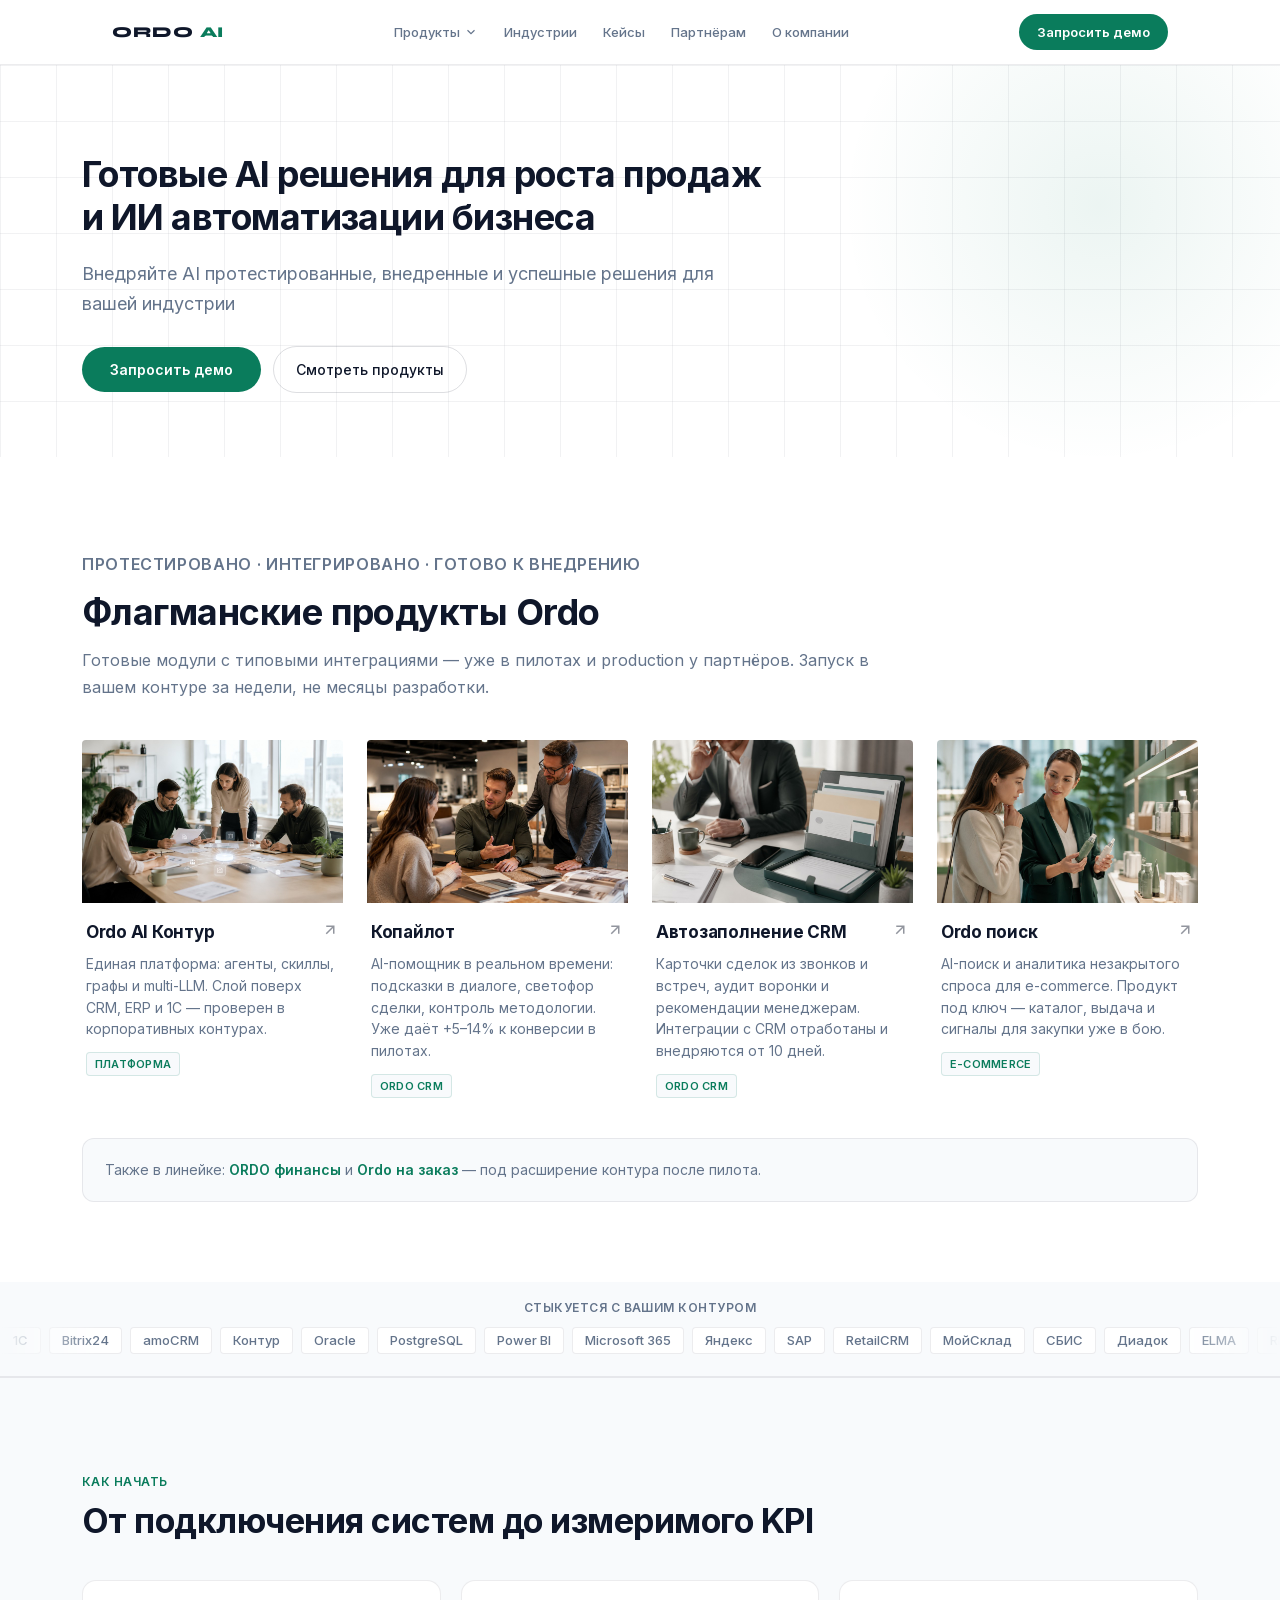
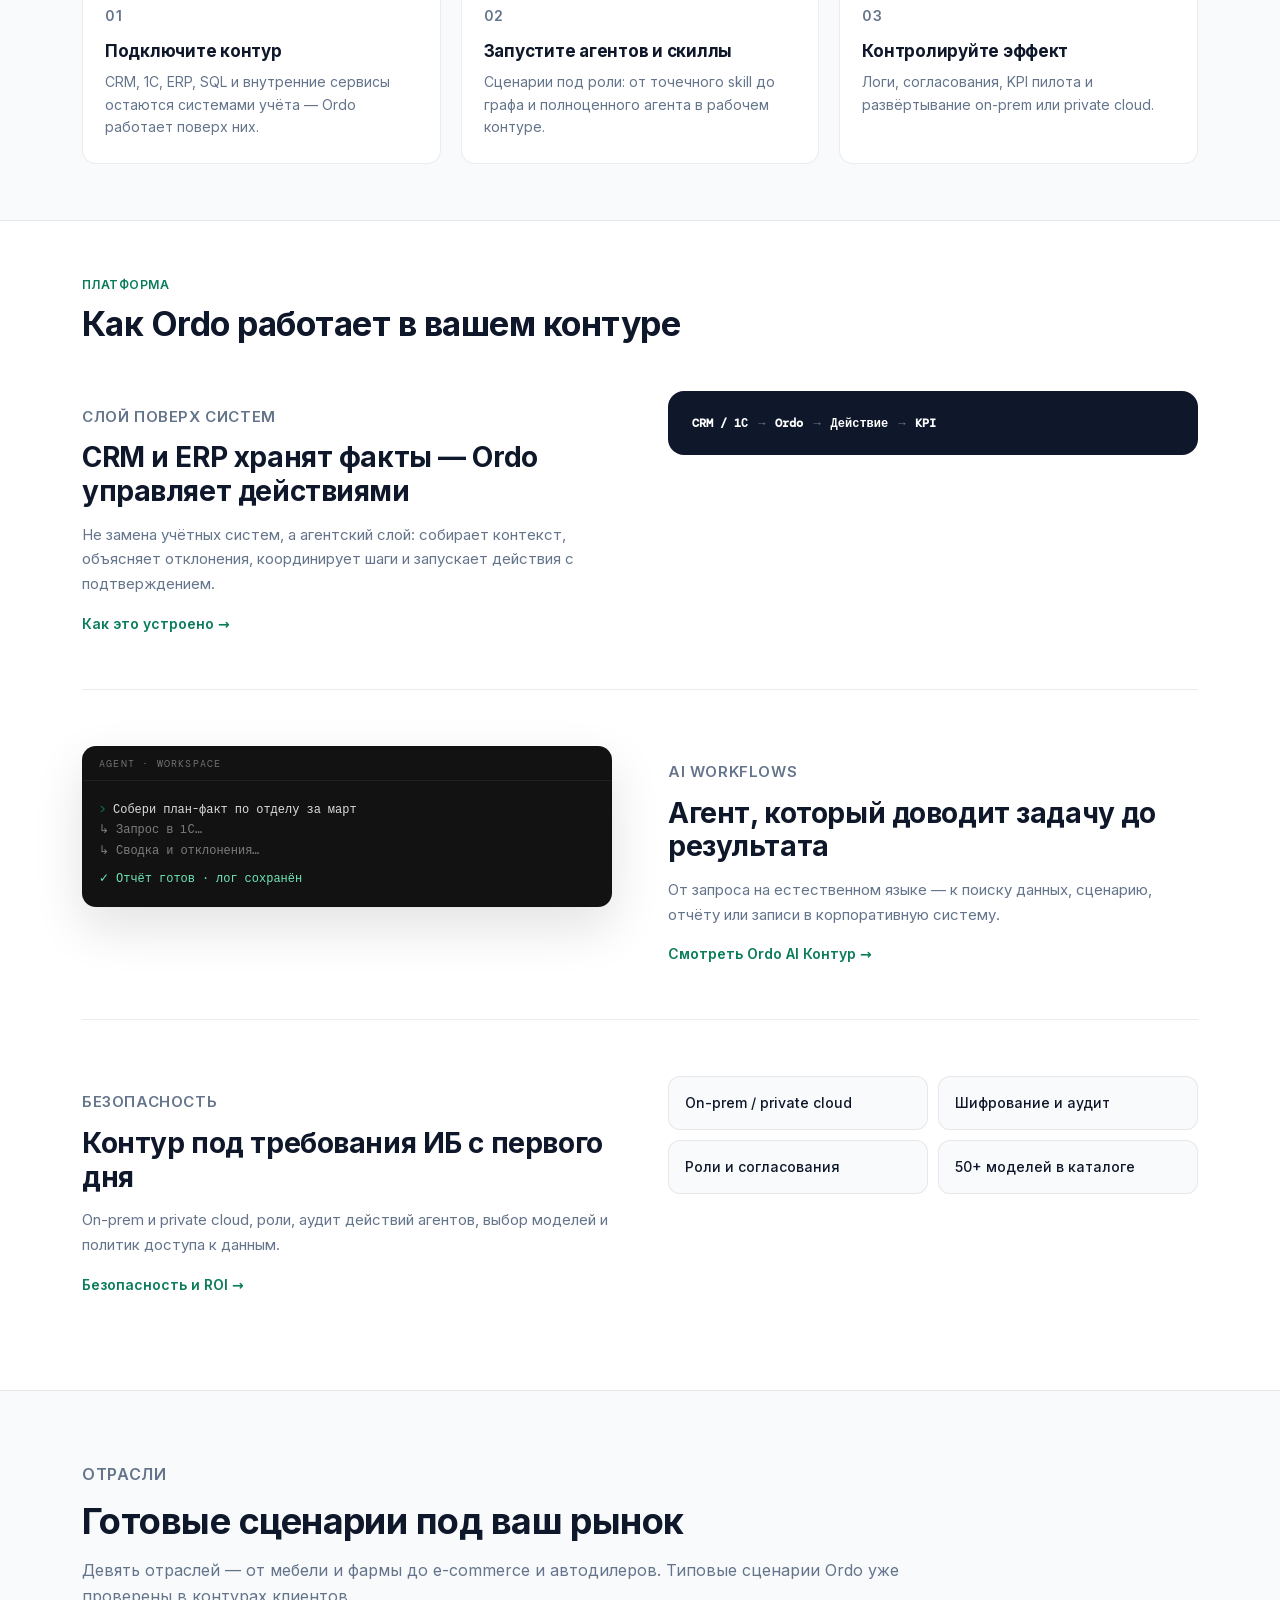
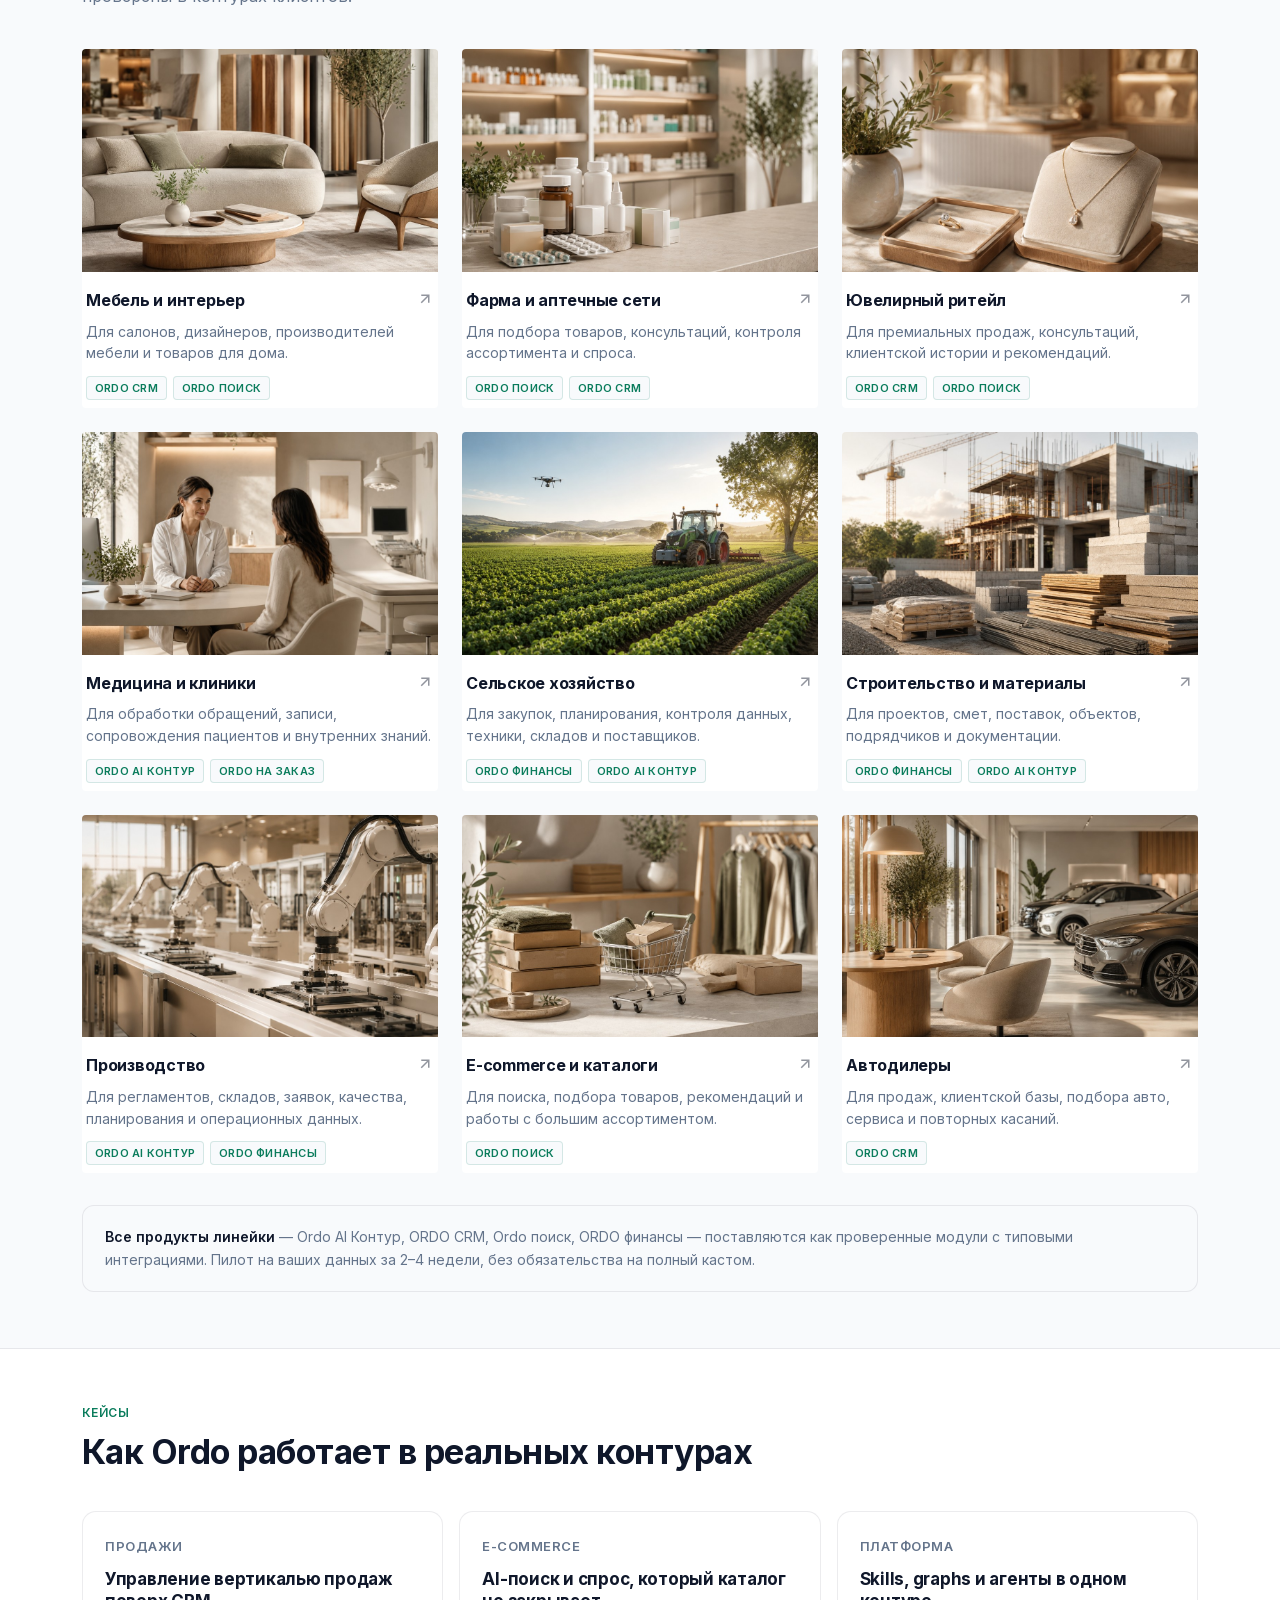
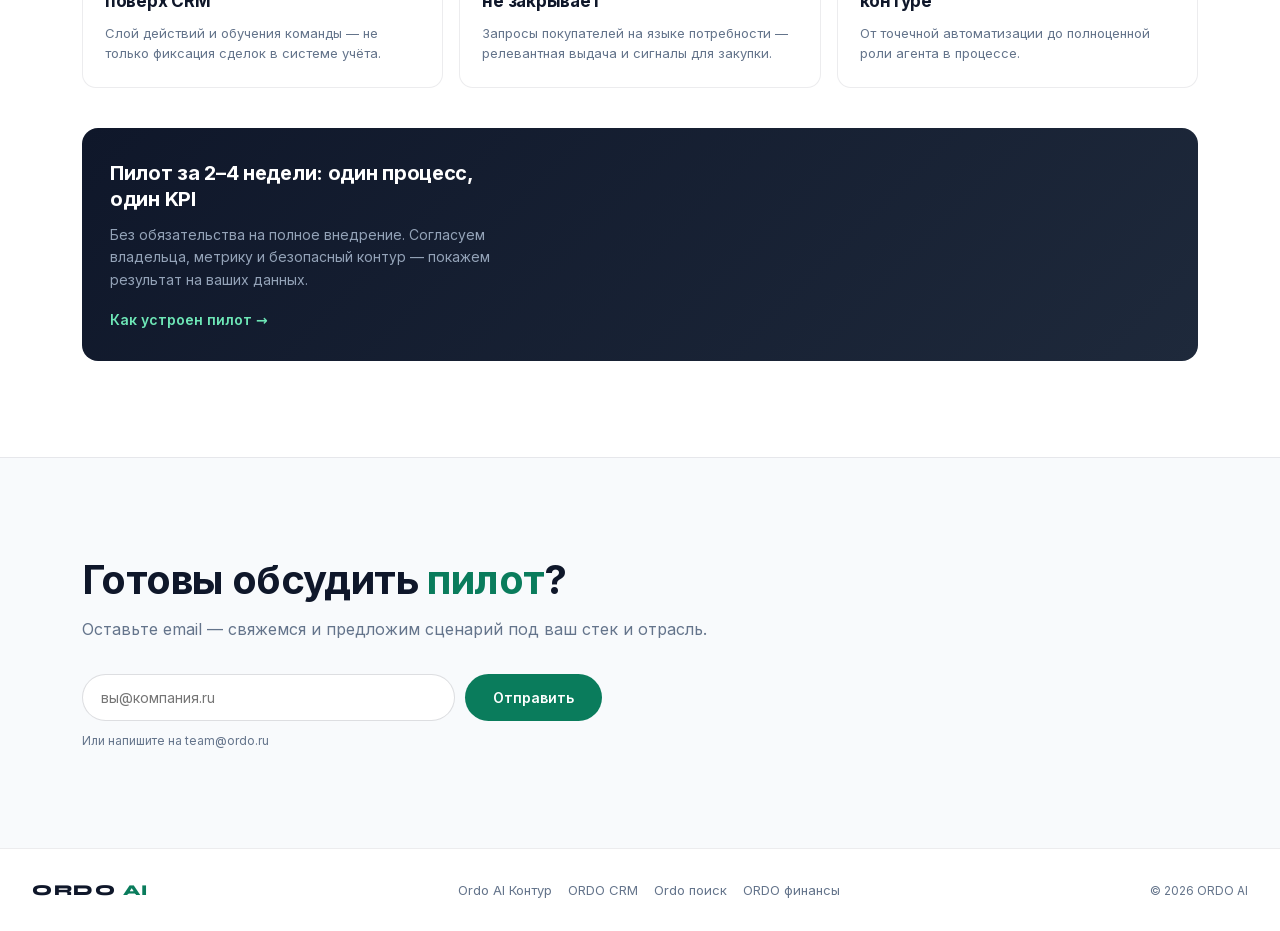
==== index.html @ afcde0e0 "Ordo на заказ: новое описание в меню продуктов Co-authored-by: Cursor <cursoragent@cursor.com>" ====
<!DOCTYPE html>
<html lang="ru">
<head>
<meta charset="UTF-8"/>
<meta name="viewport" content="width=device-width, initial-scale=1.0"/>
<link rel="icon" href="favicon.svg" type="image/svg+xml"/>
<link rel="icon" href="favicon-48.png" type="image/png" sizes="48x48"/>
<link rel="icon" href="favicon-32.png" type="image/png" sizes="32x32"/>
<link rel="apple-touch-icon" href="apple-touch-icon.png"/>
<link rel="manifest" href="site.webmanifest"/>
<meta name="theme-color" content="#0a7c5c"/>
<title>ORDO AI — AI-слой для продаж, финансов и операций</title>
<meta name="description" content="Ordo — единый AI-контур для бизнеса: Ordo AI Контур, ORDO CRM, Ordo поиск, ORDO финансы. On-prem, интеграции с CRM и 1С."/>
<link rel="preconnect" href="https://fonts.googleapis.com"/>
<link rel="preconnect" href="https://fonts.gstatic.com" crossorigin/>
<link href="https://fonts.googleapis.com/css2?family=Syne:wght@400;700;800&family=DM+Mono:wght@400;500&display=swap" rel="stylesheet"/>
<link rel="stylesheet" href="styles/ordo-fonts.css"/>
<link rel="stylesheet" href="styles/ordo-header.css"/>
<link rel="stylesheet" href="styles/ordo-home.css"/>
</head>
<body>

<header class="ordo-header" id="ordo-header">
  <div class="ordo-header__bar">
    <a class="ordo-brand" href="index.html">ORDO<span> AI</span></a>
    <nav class="ordo-nav" aria-label="Основное">
      <div class="ordo-nav-item has-mega">
        <button type="button" class="ordo-nav-trigger" aria-expanded="false" aria-controls="ordo-mega-products">Продукты<svg viewBox="0 0 24 24" fill="none" stroke="currentColor" stroke-width="2" aria-hidden="true"><path d="m6 9 6 6 6-6"/></svg></button>
        <div id="ordo-mega-products" class="ordo-mega" role="region" aria-label="Продукты Ordo">
                    <div class="ordo-mega-grid">
            <a href="platform/" class="ordo-mega-card"><span class="ordo-mega-card__visual"><img src="assets/img/icons/platform.png" alt="" width="320" height="220" loading="lazy" decoding="async"/></span><span class="ordo-mega-card__title">Ordo AI Контур</span><span class="ordo-mega-card__desc">Единая платформа для AI-трансформации вашей компании</span></a>
            <a href="sales/" class="ordo-mega-card"><span class="ordo-mega-card__visual"><img src="assets/img/products/crm.png" alt="" width="320" height="220" loading="lazy" decoding="async"/></span><span class="ordo-mega-card__title">ORDO CRM — решения по продажам</span><span class="ordo-mega-card__desc">Система практических решений для роста выручки</span></a>
            <a href="search/" class="ordo-mega-card"><span class="ordo-mega-card__visual"><img src="assets/img/icons/search.png" alt="" width="320" height="220" loading="lazy" decoding="async"/></span><span class="ordo-mega-card__title">Ordo поиск</span><span class="ordo-mega-card__desc">AI-поиск и ассистент для e-commerce и каталогов</span></a>
            <a href="finance/" class="ordo-mega-card"><span class="ordo-mega-card__visual"><img src="assets/img/products/finance.png" alt="" width="320" height="220" loading="lazy" decoding="async"/></span><span class="ordo-mega-card__title">ORDO финансы</span><span class="ordo-mega-card__desc">Решения для автоматизации управленческого учёта и глубокой аналитики</span></a>
            <a href="custom/" class="ordo-mega-card"><span class="ordo-mega-card__visual"><img src="assets/img/products/custom.png" alt="" width="320" height="220" loading="lazy" decoding="async"/></span><span class="ordo-mega-card__title">Ordo на заказ</span><span class="ordo-mega-card__desc">Разработка AI решений для вашего уникального кейса</span></a>
          </div></div>
      </div>
      <a class="ordo-nav-link" href="industries/">Индустрии</a>
      <a class="ordo-nav-link" href="cases/">Кейсы</a>
      <a class="ordo-nav-link" href="partners/">Партнёрам</a>
      <a class="ordo-nav-link" href="about/">О компании</a>
    </nav>
    <div class="ordo-header__actions">
      <a class="ordo-cta" href="about/#contact" data-ordo-scroll-contact>Запросить демо</a>
      <button type="button" class="ordo-burger" aria-label="Открыть меню" aria-expanded="false" aria-controls="ordo-mobile-nav"><svg width="20" height="20" viewBox="0 0 24 24" fill="none" stroke="currentColor" stroke-width="2" aria-hidden="true"><path d="M4 6h16M4 12h16M4 18h16"/></svg></button>
              </div>
  </div>
  <nav class="ordo-mobile" id="ordo-mobile-nav" aria-label="Мобильное меню">
    <div class="ordo-mobile-group">
      <button type="button" class="ordo-mobile-trigger" aria-expanded="false">Продукты<svg viewBox="0 0 24 24" fill="none" stroke="currentColor" stroke-width="2"><path d="m6 9 6 6 6-6"/></svg></button>
      <div class="ordo-mobile-panel">
        <a href="platform/">Ordo AI Контур</a>
        <a href="sales/">ORDO CRM</a>
        <a href="search/">Ordo поиск</a>
        <a href="finance/">ORDO финансы</a>
        <a href="custom/">Ordo на заказ</a>
            </div>
          </div>
    <a class="ordo-mobile-link" href="industries/">Индустрии</a>
    <a class="ordo-mobile-link" href="cases/">Кейсы</a>
    <a class="ordo-mobile-link" href="partners/">Партнёрам</a>
    <a class="ordo-mobile-link" href="about/">О компании</a>
    <a class="ordo-mobile-cta" href="about/#contact">Запросить демо</a>
  </nav>
</header>
<div class="ordo-backdrop" aria-hidden="true"></div>

<main>
  <section class="home-hero" id="top">
    <div class="home-hero__glow" aria-hidden="true"></div>
    <div class="home-wrap">
      <h1 class="home-hero__title">
        <span class="home-hero__title-line">Готовые AI решения для роста продаж</span>
        <span class="home-hero__title-line">и ИИ автоматизации бизнеса</span>
      </h1>
      <p class="home-lead">Внедряйте AI протестированные, внедренные и успешные решения для вашей индустрии</p>
      <div class="home-hero__cta">
        <a class="btn-primary" href="about/#contact">Запросить демо</a>
        <a class="btn-ghost" href="#products">Смотреть продукты</a>
      </div>
    </div>
  </section>
  <section class="home-ready" id="products" aria-labelledby="products-heading">
    <div class="home-wrap">
      <div class="home-ready__head">
        <p class="home-ready__badge">Протестировано · интегрировано · готово к внедрению</p>
        <h2 id="products-heading">Флагманские продукты Ordo</h2>
        <p>Готовые модули с типовыми интеграциями — уже в пилотах и production у партнёров. Запуск в вашем контуре за недели, не месяцы разработки.</p>
      </div>
      <div class="home-ready__grid home-ready__grid--star">
        <a class="home-ready-card" href="platform/">
          <div class="home-ready-card__img"><img src="assets/img/products/platform.png" alt="Ordo AI Контур" loading="lazy" decoding="async"/></div>
          <div class="home-ready-card__body">
            <div class="home-ready-card__title-row"><span class="home-ready-card__title">Ordo AI Контур</span><svg class="home-ready-card__arrow" viewBox="0 0 24 24" fill="none" stroke="currentColor" stroke-width="2" aria-hidden="true"><path d="M7 17 17 7M7 7h10v10"/></svg></div>
            <p class="home-ready-card__desc">Единая платформа: агенты, скиллы, графы и multi-LLM. Слой поверх CRM, ERP и 1С — проверен в корпоративных контурах.</p>
            <div class="home-ready-card__products"><span class="home-ready-card__tag">Платформа</span></div>
          </div>
        </a>
        <a class="home-ready-card" href="sales/#medium">
          <div class="home-ready-card__img"><img src="assets/img/products/copilot.png" alt="Копайлот" loading="lazy" decoding="async"/></div>
          <div class="home-ready-card__body">
            <div class="home-ready-card__title-row"><span class="home-ready-card__title">Копайлот</span><svg class="home-ready-card__arrow" viewBox="0 0 24 24" fill="none" stroke="currentColor" stroke-width="2" aria-hidden="true"><path d="M7 17 17 7M7 7h10v10"/></svg></div>
            <p class="home-ready-card__desc">AI-помощник в реальном времени: подсказки в диалоге, светофор сделки, контроль методологии. Уже даёт +5–14% к конверсии в пилотах.</p>
            <div class="home-ready-card__products"><span class="home-ready-card__tag">ORDO CRM</span></div>
          </div>
        </a>
        <a class="home-ready-card" href="sales/#medium">
          <div class="home-ready-card__img"><img src="assets/img/products/crm-autofill.png" alt="Автозаполнение CRM" loading="lazy" decoding="async"/></div>
          <div class="home-ready-card__body">
            <div class="home-ready-card__title-row"><span class="home-ready-card__title">Автозаполнение CRM</span><svg class="home-ready-card__arrow" viewBox="0 0 24 24" fill="none" stroke="currentColor" stroke-width="2" aria-hidden="true"><path d="M7 17 17 7M7 7h10v10"/></svg></div>
            <p class="home-ready-card__desc">Карточки сделок из звонков и встреч, аудит воронки и рекомендации менеджерам. Интеграции с CRM отработаны и внедряются от 10 дней.</p>
            <div class="home-ready-card__products"><span class="home-ready-card__tag">ORDO CRM</span></div>
          </div>
        </a>
        <a class="home-ready-card" href="search/">
          <div class="home-ready-card__img"><img src="assets/img/products/search.png" alt="Ordo поиск" loading="lazy" decoding="async"/></div>
          <div class="home-ready-card__body">
            <div class="home-ready-card__title-row"><span class="home-ready-card__title">Ordo поиск</span><svg class="home-ready-card__arrow" viewBox="0 0 24 24" fill="none" stroke="currentColor" stroke-width="2" aria-hidden="true"><path d="M7 17 17 7M7 7h10v10"/></svg></div>
            <p class="home-ready-card__desc">AI-поиск и аналитика незакрытого спроса для e-commerce. Продукт под ключ — каталог, выдача и сигналы для закупки уже в бою.</p>
            <div class="home-ready-card__products"><span class="home-ready-card__tag">E-commerce</span></div>
          </div>
        </a>
      </div>
      <p class="home-ready__note">Также в линейке: <a href="finance/" style="color:var(--accent);font-weight:600;">ORDO финансы</a> и <a href="custom/" style="color:var(--accent);font-weight:600;">Ordo на заказ</a> — под расширение контура после пилота.</p>
  </div>
</section>

  

  <section class="home-logos" aria-label="Интеграции">
    <p class="home-logos__label">Стыкуется с вашим контуром</p>
    <div class="home-integrations-ticker">
      <div class="home-integrations-ticker__track">
        <div class="home-integrations-ticker__group">
          <span class="home-integrations-ticker__tag">1С</span>
          <span class="home-integrations-ticker__tag">Bitrix24</span>
          <span class="home-integrations-ticker__tag">amoCRM</span>
          <span class="home-integrations-ticker__tag">Контур</span>
          <span class="home-integrations-ticker__tag">Oracle</span>
          <span class="home-integrations-ticker__tag">PostgreSQL</span>
          <span class="home-integrations-ticker__tag">Power BI</span>
          <span class="home-integrations-ticker__tag">Microsoft 365</span>
          <span class="home-integrations-ticker__tag">Яндекс</span>
          <span class="home-integrations-ticker__tag">SAP</span>
          <span class="home-integrations-ticker__tag">RetailCRM</span>
          <span class="home-integrations-ticker__tag">МойСклад</span>
          <span class="home-integrations-ticker__tag">СБИС</span>
          <span class="home-integrations-ticker__tag">Диадок</span>
          <span class="home-integrations-ticker__tag">ELMA</span>
          <span class="home-integrations-ticker__tag">REST / Webhook</span>
        </div>
        <div class="home-integrations-ticker__group" aria-hidden="true">
          <span class="home-integrations-ticker__tag">1С</span>
          <span class="home-integrations-ticker__tag">Bitrix24</span>
          <span class="home-integrations-ticker__tag">amoCRM</span>
          <span class="home-integrations-ticker__tag">Контур</span>
          <span class="home-integrations-ticker__tag">Oracle</span>
          <span class="home-integrations-ticker__tag">PostgreSQL</span>
          <span class="home-integrations-ticker__tag">Power BI</span>
          <span class="home-integrations-ticker__tag">Microsoft 365</span>
          <span class="home-integrations-ticker__tag">Яндекс</span>
          <span class="home-integrations-ticker__tag">SAP</span>
          <span class="home-integrations-ticker__tag">RetailCRM</span>
          <span class="home-integrations-ticker__tag">МойСклад</span>
          <span class="home-integrations-ticker__tag">СБИС</span>
          <span class="home-integrations-ticker__tag">Диадок</span>
          <span class="home-integrations-ticker__tag">ELMA</span>
          <span class="home-integrations-ticker__tag">REST / Webhook</span>
        </div>
      </div>
    </div>
  </section>

  

  <section class="home-section home-section--alt">
    <div class="home-wrap">
      <p class="home-section__label">Как начать</p>
      <h2>От подключения систем до измеримого KPI</h2>
      <div class="home-steps">
        <article class="home-step">
          <p class="home-step__num">01</p>
          <h3>Подключите контур</h3>
          <p>CRM, 1С, ERP, SQL и внутренние сервисы остаются системами учёта — Ordo работает поверх них.</p>
        </article>
        <article class="home-step">
          <p class="home-step__num">02</p>
          <h3>Запустите агентов и скиллы</h3>
          <p>Сценарии под роли: от точечного skill до графа и полноценного агента в рабочем контуре.</p>
        </article>
        <article class="home-step">
          <p class="home-step__num">03</p>
          <h3>Контролируйте эффект</h3>
          <p>Логи, согласования, KPI пилота и развёртывание on-prem или private cloud.</p>
        </article>
    </div>
  </div>
</section>

  <section class="home-section home-section--platform">
    <div class="home-wrap">
      <p class="home-section__label">Платформа</p>
      <h2>Как Ordo работает в вашем контуре</h2>
      <div class="home-band">
      <div class="home-band__copy">
        <p class="home-band__tag">Слой поверх систем</p>
        <h3>CRM и ERP хранят факты — Ordo управляет действиями</h3>
        <p>Не замена учётных систем, а агентский слой: собирает контекст, объясняет отклонения, координирует шаги и запускает действия с подтверждением.</p>
        <a class="home-band__link" href="platform/#problem">Как это устроено →</a>
        </div>
      <div class="home-band__visual">
        <div class="home-flow" aria-hidden="true">
          <strong>CRM / 1С</strong><span>→</span><strong>Ordo</strong><span>→</span><strong>Действие</strong><span>→</span><strong>KPI</strong>
        </div>
      </div>
    </div>

    <div class="home-band home-band--reverse">
      <div class="home-band__copy">
        <p class="home-band__tag">AI Workflows</p>
        <h3>Агент, который доводит задачу до результата</h3>
        <p>От запроса на естественном языке — к поиску данных, сценарию, отчёту или записи в корпоративную систему.</p>
        <a class="home-band__link" href="platform/">Смотреть Ordo AI Контур →</a>
        </div>
      <div class="home-band__visual">
        <div class="home-terminal">
          <div class="home-terminal__bar">Agent · workspace</div>
          <div class="home-terminal__body">
            <span class="home-terminal__prompt">&gt; </span>Собери план-факт по отделу за март<br/>
            <span class="home-terminal__dim">↳ Запрос в 1С…</span><br/>
            <span class="home-terminal__dim">↳ Сводка и отклонения…</span><br/>
            <span class="home-terminal__ok">✓ Отчёт готов · лог сохранён</span>
        </div>
        </div>
      </div>
    </div>

    <div class="home-band">
      <div class="home-band__copy">
        <p class="home-band__tag">Безопасность</p>
        <h3>Контур под требования ИБ с первого дня</h3>
        <p>On-prem и private cloud, роли, аудит действий агентов, выбор моделей и политик доступа к данным.</p>
        <a class="home-band__link" href="platform/#security-roi">Безопасность и ROI →</a>
        </div>
      <div class="home-band__visual">
        <div class="home-security">
          <div>On-prem / private cloud</div>
          <div>Шифрование и аудит</div>
          <div>Роли и согласования</div>
          <div>50+ моделей в каталоге</div>
        </div>
      </div>
    </div>
  </div>
</section>

  <section class="home-ready home-section--alt" id="industries" aria-labelledby="industries-heading">
    <div class="home-wrap">
      <div class="home-ready__head">
        <p class="home-ready__badge">Отрасли</p>
        <h2 id="industries-heading">Готовые сценарии под ваш рынок</h2>
        <p>Девять отраслей — от мебели и фармы до e-commerce и автодилеров. Типовые сценарии Ordo уже проверены в контурах клиентов.</p>
      </div>
      <div class="home-ready__grid home-ready__grid--industries">
        <a class="home-ready-card" href="sales/">
          <div class="home-ready-card__img"><img src="assets/img/industries/furniture.png" alt="Мебель и интерьер" loading="lazy" decoding="async"/></div>
          <div class="home-ready-card__body">
            <div class="home-ready-card__title-row"><span class="home-ready-card__title">Мебель и интерьер</span><svg class="home-ready-card__arrow" viewBox="0 0 24 24" fill="none" stroke="currentColor" stroke-width="2" aria-hidden="true"><path d="M7 17 17 7M7 7h10v10"/></svg></div>
            <p class="home-ready-card__desc">Для салонов, дизайнеров, производителей мебели и товаров для дома.</p>
            <div class="home-ready-card__products"><span class="home-ready-card__tag">ORDO CRM</span><span class="home-ready-card__tag">Ordo поиск</span></div>
          </div>
        </a>
        <a class="home-ready-card" href="custom/">
          <div class="home-ready-card__img"><img src="assets/img/industries/pharma.png" alt="Фарма и аптечные сети" loading="lazy" decoding="async"/></div>
          <div class="home-ready-card__body">
            <div class="home-ready-card__title-row"><span class="home-ready-card__title">Фарма и аптечные сети</span><svg class="home-ready-card__arrow" viewBox="0 0 24 24" fill="none" stroke="currentColor" stroke-width="2" aria-hidden="true"><path d="M7 17 17 7M7 7h10v10"/></svg></div>
            <p class="home-ready-card__desc">Для подбора товаров, консультаций, контроля ассортимента и спроса.</p>
            <div class="home-ready-card__products"><span class="home-ready-card__tag">Ordo поиск</span><span class="home-ready-card__tag">ORDO CRM</span></div>
          </div>
        </a>
        <a class="home-ready-card" href="sales/">
          <div class="home-ready-card__img"><img src="assets/img/industries/jewelry.png" alt="Ювелирный ритейл" loading="lazy" decoding="async"/></div>
          <div class="home-ready-card__body">
            <div class="home-ready-card__title-row"><span class="home-ready-card__title">Ювелирный ритейл</span><svg class="home-ready-card__arrow" viewBox="0 0 24 24" fill="none" stroke="currentColor" stroke-width="2" aria-hidden="true"><path d="M7 17 17 7M7 7h10v10"/></svg></div>
            <p class="home-ready-card__desc">Для премиальных продаж, консультаций, клиентской истории и рекомендаций.</p>
            <div class="home-ready-card__products"><span class="home-ready-card__tag">ORDO CRM</span><span class="home-ready-card__tag">Ordo поиск</span></div>
          </div>
        </a>
        <a class="home-ready-card" href="custom/">
          <div class="home-ready-card__img"><img src="assets/img/industries/medicine.png" alt="Медицина и клиники" loading="lazy" decoding="async"/></div>
          <div class="home-ready-card__body">
            <div class="home-ready-card__title-row"><span class="home-ready-card__title">Медицина и клиники</span><svg class="home-ready-card__arrow" viewBox="0 0 24 24" fill="none" stroke="currentColor" stroke-width="2" aria-hidden="true"><path d="M7 17 17 7M7 7h10v10"/></svg></div>
            <p class="home-ready-card__desc">Для обработки обращений, записи, сопровождения пациентов и внутренних знаний.</p>
            <div class="home-ready-card__products"><span class="home-ready-card__tag">Ordo AI Контур</span><span class="home-ready-card__tag">Ordo на заказ</span></div>
          </div>
        </a>
        <a class="home-ready-card" href="finance/">
          <div class="home-ready-card__img"><img src="assets/img/industries/agriculture.png" alt="Сельское хозяйство" loading="lazy" decoding="async"/></div>
          <div class="home-ready-card__body">
            <div class="home-ready-card__title-row"><span class="home-ready-card__title">Сельское хозяйство</span><svg class="home-ready-card__arrow" viewBox="0 0 24 24" fill="none" stroke="currentColor" stroke-width="2" aria-hidden="true"><path d="M7 17 17 7M7 7h10v10"/></svg></div>
            <p class="home-ready-card__desc">Для закупок, планирования, контроля данных, техники, складов и поставщиков.</p>
            <div class="home-ready-card__products"><span class="home-ready-card__tag">ORDO финансы</span><span class="home-ready-card__tag">Ordo AI Контур</span></div>
          </div>
        </a>
        <a class="home-ready-card" href="finance/">
          <div class="home-ready-card__img"><img src="assets/img/industries/construction.png" alt="Строительство и материалы" loading="lazy" decoding="async"/></div>
          <div class="home-ready-card__body">
            <div class="home-ready-card__title-row"><span class="home-ready-card__title">Строительство и материалы</span><svg class="home-ready-card__arrow" viewBox="0 0 24 24" fill="none" stroke="currentColor" stroke-width="2" aria-hidden="true"><path d="M7 17 17 7M7 7h10v10"/></svg></div>
            <p class="home-ready-card__desc">Для проектов, смет, поставок, объектов, подрядчиков и документации.</p>
            <div class="home-ready-card__products"><span class="home-ready-card__tag">ORDO финансы</span><span class="home-ready-card__tag">Ordo AI Контур</span></div>
          </div>
        </a>
        <a class="home-ready-card" href="platform/">
          <div class="home-ready-card__img"><img src="assets/img/industries/manufacturing.png" alt="Производство" loading="lazy" decoding="async"/></div>
          <div class="home-ready-card__body">
            <div class="home-ready-card__title-row"><span class="home-ready-card__title">Производство</span><svg class="home-ready-card__arrow" viewBox="0 0 24 24" fill="none" stroke="currentColor" stroke-width="2" aria-hidden="true"><path d="M7 17 17 7M7 7h10v10"/></svg></div>
            <p class="home-ready-card__desc">Для регламентов, складов, заявок, качества, планирования и операционных данных.</p>
            <div class="home-ready-card__products"><span class="home-ready-card__tag">Ordo AI Контур</span><span class="home-ready-card__tag">ORDO финансы</span></div>
          </div>
        </a>
        <a class="home-ready-card" href="search/">
          <div class="home-ready-card__img"><img src="assets/img/industries/ecommerce.png" alt="E-commerce и каталоги" loading="lazy" decoding="async"/></div>
          <div class="home-ready-card__body">
            <div class="home-ready-card__title-row"><span class="home-ready-card__title">E-commerce и каталоги</span><svg class="home-ready-card__arrow" viewBox="0 0 24 24" fill="none" stroke="currentColor" stroke-width="2" aria-hidden="true"><path d="M7 17 17 7M7 7h10v10"/></svg></div>
            <p class="home-ready-card__desc">Для поиска, подбора товаров, рекомендаций и работы с большим ассортиментом.</p>
            <div class="home-ready-card__products"><span class="home-ready-card__tag">Ordo поиск</span></div>
          </div>
        </a>
        <a class="home-ready-card" href="sales/">
          <div class="home-ready-card__img"><img src="assets/img/industries/auto.png" alt="Автодилеры" loading="lazy" decoding="async"/></div>
          <div class="home-ready-card__body">
            <div class="home-ready-card__title-row"><span class="home-ready-card__title">Автодилеры</span><svg class="home-ready-card__arrow" viewBox="0 0 24 24" fill="none" stroke="currentColor" stroke-width="2" aria-hidden="true"><path d="M7 17 17 7M7 7h10v10"/></svg></div>
            <p class="home-ready-card__desc">Для продаж, клиентской базы, подбора авто, сервиса и повторных касаний.</p>
            <div class="home-ready-card__products"><span class="home-ready-card__tag">ORDO CRM</span></div>
          </div>
        </a>
      </div>
      <p class="home-ready__note"><strong>Все продукты линейки</strong> — Ordo AI Контур, ORDO CRM, Ordo поиск, ORDO финансы — поставляются как проверенные модули с типовыми интеграциями. Пилот на ваших данных за 2–4 недели, без обязательства на полный кастом.</p>
    </div>
  </section>

<section class="home-section" id="cases">
    <div class="home-wrap">
      <p class="home-section__label">Кейсы</p>
      <h2>Как Ordo работает в реальных контурах</h2>
      <div class="home-cases">
        <a class="home-case" href="sales/#why">
          <p class="home-case__tag">Продажи</p>
          <h3>Управление вертикалью продаж поверх CRM</h3>
          <p>Слой действий и обучения команды — не только фиксация сделок в системе учёта.</p>
        </a>
        <a class="home-case" href="search/">
          <p class="home-case__tag">E-commerce</p>
          <h3>AI-поиск и спрос, который каталог не закрывает</h3>
          <p>Запросы покупателей на языке потребности — релевантная выдача и сигналы для закупки.</p>
        </a>
        <a class="home-case" href="platform/#examples">
          <p class="home-case__tag">Платформа</p>
          <h3>Skills, graphs и агенты в одном контуре</h3>
          <p>От точечной автоматизации до полноценной роли агента в процессе.</p>
        </a>
      </div>
      <div class="home-pilot">
        <h3>Пилот за 2–4 недели: один процесс, один KPI</h3>
        <p>Без обязательства на полное внедрение. Согласуем владельца, метрику и безопасный контур — покажем результат на ваших данных.</p>
        <a href="platform/#pilot">Как устроен пилот →</a>
      </div>
    </div>
  </section>

  <section class="home-cta" id="contact">
    <div class="home-wrap">
      <h2>Готовы обсудить <em>пилот</em>?</h2>
      <p class="home-section__lead">Оставьте email — свяжемся и предложим сценарий под ваш стек и отрасль.</p>
      <form class="home-cta__form" onsubmit="event.preventDefault(); handleSubmit();">
        <input class="home-cta__input" type="email" placeholder="вы@компания.ru" id="lead-email" required autocomplete="email"/>
        <button class="btn-primary" type="submit">Отправить</button>
      </form>
      <p class="home-cta__note">Или напишите на team@ordo.ru</p>
      <div id="form-msg"></div>
  </div>
</section>
</main>

<footer class="home-footer">
  <div class="home-footer__logo">ORDO<span> AI</span></div>
  <nav aria-label="Подвал">
    <a href="platform/">Ordo AI Контур</a>
    <a href="sales/">ORDO CRM</a>
    <a href="search/">Ordo поиск</a>
    <a href="finance/">ORDO финансы</a>
  </nav>
  <p>© 2026 ORDO AI</p>
</footer>

<script src="js/ordo-header.js?v=20260520"></script>
<script src="js/ordo-lead-notify.js"></script>
<script>
async function handleSubmit() {
  var emailEl = document.getElementById('lead-email');
  var msg = document.getElementById('form-msg');
  var btn = document.querySelector('#contact .btn-primary');
  var email = emailEl.value.trim();
  if (!email || email.indexOf('@') === -1) {
    msg.style.color = '#c0392b';
    msg.textContent = 'Укажите корректный email.';
    msg.style.display = 'block';
    return;
  }
  if (!window.OrdoLeads) {
    msg.style.color = '#c0392b';
    msg.textContent = 'Не загружен скрипт отправки (js/ordo-lead-notify.js).';
  msg.style.display = 'block';
    return;
  }
  var prev = btn ? btn.textContent : '';
  if (btn) { btn.disabled = true; btn.textContent = 'Отправка…'; }
  try {
    await window.OrdoLeads.submit({
      subject: '[ORDO AI] Запрос с главной',
      name: email.split('@')[0] || 'Гость',
      email: email,
      message: 'Запрос с главной страницы.\nEmail: ' + email + '\nСтраница: ' + location.href
    });
    msg.style.color = '#0a7c5c';
    msg.textContent = 'Заявка отправлена. Свяжемся с вами в ближайшее время.';
    msg.style.display = 'block';
    emailEl.value = '';
  } catch (e) {
    msg.style.display = 'block';
    msg.style.color = '#c0392b';
    msg.textContent = e && e.message === 'NO_CONFIG'
      ? 'Отправка не настроена: задайте ключи в js/ordo-lead-notify.js.'
      : 'Не удалось отправить. Напишите на team@ordo.ru.';
  } finally {
    if (btn) { btn.disabled = false; btn.textContent = 'Отправить'; }
  }
}
</script>
</body>
</html>
---- styles/ordo-fonts.css ----
@font-face{font-family:Inter;font-style:normal;font-weight:100 900;font-display:swap;src:url("../search/media/2c55a0e60120577a-s.p.2a48534a.woff2") format("woff2");unicode-range:U+460-52F,U+1C80-1C8A,U+20B4,U+2DE0-2DFF,U+A640-A69F,U+FE2E-FE2F}
@font-face{font-family:Inter;font-style:normal;font-weight:100 900;font-display:swap;src:url("../search/media/9c72aa0f40e4eef8-s.p.18a48cbc.woff2") format("woff2");unicode-range:U+301,U+400-45F,U+490-491,U+4B0-4B1,U+2116}
@font-face{font-family:Inter;font-style:normal;font-weight:100 900;font-display:swap;src:url("../search/media/ad66f9afd8947f86-s.7a40eb73.woff2") format("woff2");unicode-range:U+1F??}
@font-face{font-family:Inter;font-style:normal;font-weight:100 900;font-display:swap;src:url("../search/media/5476f68d60460930-s.c995e352.woff2") format("woff2");unicode-range:U+370-377,U+37A-37F,U+384-38A,U+38C,U+38E-3A1,U+3A3-3FF}
@font-face{font-family:Inter;font-style:normal;font-weight:100 900;font-display:swap;src:url("../search/media/2bbe8d2671613f1f-s.76dcb0b2.woff2") format("woff2");unicode-range:U+102-103,U+110-111,U+128-129,U+168-169,U+1A0-1A1,U+1AF-1B0,U+300-301,U+303-304,U+308-309,U+323,U+329,U+1EA0-1EF9,U+20AB}
@font-face{font-family:Inter;font-style:normal;font-weight:100 900;font-display:swap;src:url("../search/media/1bffadaabf893a1e-s.p.7cd81963.woff2") format("woff2");unicode-range:U+100-2BA,U+2BD-2C5,U+2C7-2CC,U+2CE-2D7,U+2DD-2FF,U+304,U+308,U+329,U+1D00-1DBF,U+1E00-1E9F,U+1EF2-1EFF,U+2020,U+20A0-20AB,U+20AD-20C0,U+2113,U+2C60-2C7F,U+A720-A7FF}
@font-face{font-family:Inter;font-style:normal;font-weight:100 900;font-display:swap;src:url("../search/media/83afe278b6a6bb3c-s.p.3a6ba036.woff2") format("woff2");unicode-range:U+??,U+131,U+152-153,U+2BB-2BC,U+2C6,U+2DA,U+2DC,U+304,U+308,U+329,U+2000-206F,U+20AC,U+2122,U+2191,U+2193,U+2212,U+2215,U+FEFF,U+FFFD}
@font-face{font-family:"Inter Fallback";src:local(Arial);ascent-override:90.44%;descent-override:22.52%;line-gap-override:0%;size-adjust:107.12%}
:root{--font-sans:"Inter","Inter Fallback"}
---- styles/ordo-header.css ----
/* Ordo — единая шапка сайта */
.ordo-header {
  position: sticky;
  top: 0;
  z-index: 100;
  background: rgba(255, 255, 255, 0.94);
  backdrop-filter: blur(12px);
  border-bottom: 1px solid rgba(15, 23, 42, 0.08);
}
.ordo-header__bar {
  max-width: 1120px;
  margin: 0 auto;
  padding: 0 clamp(16px, 4vw, 32px);
  min-height: 64px;
  display: flex;
  align-items: center;
  justify-content: space-between;
  gap: 12px;
}
.ordo-brand {
  font-family: 'Syne', system-ui, sans-serif;
  font-weight: 800;
  font-size: 0.9375rem;
  letter-spacing: 0.06em;
  color: #0f172a;
  text-decoration: none;
  white-space: nowrap;
  flex-shrink: 0;
}
.ordo-brand span { color: #0a7c5c; }

.ordo-nav {
  display: none;
  align-items: center;
  gap: 2px;
  flex: 1;
  justify-content: center;
}
@media (min-width: 1024px) {
  .ordo-nav { display: flex; }
  .ordo-burger { display: none !important; }
}

.ordo-nav-link,
.ordo-nav-trigger {
  display: inline-flex;
  align-items: center;
  gap: 4px;
  padding: 8px 12px;
  font-size: 0.8125rem;
  font-weight: 500;
  color: #64748b;
  text-decoration: none;
  border: none;
  background: transparent;
  border-radius: 8px;
  cursor: pointer;
  font-family: inherit;
  transition: color 0.15s, background 0.15s;
  white-space: nowrap;
}
.ordo-nav-link:hover,
.ordo-nav-trigger:hover,
.ordo-nav-item.is-open .ordo-nav-trigger {
  color: #0f172a;
  background: #f8fafc;
}
.ordo-nav-trigger svg {
  width: 14px;
  height: 14px;
  transition: transform 0.2s;
}
.ordo-nav-item.is-open .ordo-nav-trigger svg { transform: rotate(180deg); }

.ordo-nav-item { position: relative; }

/* Mega-menu */
.ordo-mega {
  display: none;
  position: absolute;
  top: calc(100% + 6px);
  left: 50%;
  transform: translateX(-50%);
  min-width: min(720px, calc(100vw - 32px));
  padding: 14px;
  background: #fff;
  border: 1px solid rgba(15, 23, 42, 0.08);
  border-radius: 16px;
  box-shadow: 0 20px 50px rgba(15, 23, 42, 0.12);
}
.ordo-nav-item.is-open .ordo-mega { display: block; }
.ordo-mega--about { min-width: 280px; left: auto; right: 0; transform: none; }
.ordo-mega-grid {
  display: grid;
  gap: 10px;
  grid-template-columns: repeat(2, 1fr);
}
@media (min-width: 860px) {
  .ordo-mega-grid { grid-template-columns: repeat(3, 1fr); }
}
.ordo-mega-grid--about { grid-template-columns: 1fr; }

/* Продукты: на всю ширину экрана, 5 карточек в одну строку */
@media (min-width: 1024px) {
  #ordo-mega-products.ordo-mega {
    position: fixed;
    left: 0;
    right: 0;
    top: 64px;
    transform: none;
    min-width: 0;
    width: 100%;
    max-width: none;
    margin: 0;
    padding: 18px clamp(20px, 4vw, 48px) 22px;
    border-radius: 0;
    border-left: none;
    border-right: none;
    border-top: none;
    box-shadow: 0 16px 48px rgba(15, 23, 42, 0.1);
  }
  #ordo-mega-products.ordo-mega::before {
    content: '';
    position: absolute;
    top: -12px;
    left: 0;
    right: 0;
    height: 12px;
  }
  #ordo-mega-products .ordo-mega-grid {
    display: grid;
    grid-template-columns: repeat(5, minmax(0, 1fr));
    gap: clamp(10px, 1.2vw, 16px);
    max-width: 1440px;
    margin: 0 auto;
  }
  #ordo-mega-products .ordo-mega-card {
    padding: 10px 10px 14px;
    min-height: 100%;
    background: #fff;
    gap: 10px;
  }
  #ordo-mega-products .ordo-mega-card__title {
    font-size: 0.8125rem;
  }
  #ordo-mega-products .ordo-mega-card__desc {
    font-size: 0.75rem;
    line-height: 1.4;
  }
  #ordo-mega-products .ordo-mega-card__visual {
    aspect-ratio: 4 / 3;
  }
}

.ordo-mega-card {
  display: flex;
  flex-direction: column;
  gap: 8px;
  padding: 16px 18px;
  border-radius: 12px;
  background: linear-gradient(165deg, #f8fafc 0%, #f1f5f9 100%);
  border: 1px solid rgba(15, 23, 42, 0.06);
  text-decoration: none;
  color: inherit;
  transition: border-color 0.15s, box-shadow 0.15s, transform 0.15s;
}
.ordo-mega-card:hover {
  border-color: rgba(10, 124, 92, 0.25);
  box-shadow: 0 8px 24px rgba(10, 124, 92, 0.08);
  transform: translateY(-1px);
}
.ordo-mega-card[aria-current="page"] {
  border-color: rgba(10, 124, 92, 0.4);
  background: linear-gradient(165deg, #ecfdf5 0%, #f0fdf9 100%);
}
.ordo-mega-card__visual {
  display: block;
  width: 100%;
  aspect-ratio: 16 / 11;
  border-radius: 10px;
  overflow: hidden;
  background: linear-gradient(165deg, #f0fdfa 0%, #f1f5f9 100%);
  border: 1px solid rgba(15, 23, 42, 0.06);
}
.ordo-mega-card__visual img {
  width: 100%;
  height: 100%;
  object-fit: cover;
  object-position: center;
  display: block;
}
.ordo-mega-card__icon {
  width: 40px;
  height: 40px;
  border-radius: 10px;
  background: rgba(10, 124, 92, 0.08);
  display: flex;
  align-items: center;
  justify-content: center;
  overflow: hidden;
  flex-shrink: 0;
}
.ordo-mega-card__icon img {
  width: 100%;
  height: 100%;
  object-fit: contain;
  display: block;
}
.ordo-mega-card__visual--icon {
  display: flex;
  align-items: center;
  justify-content: center;
  background: linear-gradient(165deg, #f0fdfa 0%, #f1f5f9 100%);
}
.ordo-mega-card__visual--icon img {
  width: 56%;
  height: 56%;
  max-width: 88px;
  max-height: 88px;
  object-fit: contain;
  object-position: center;
}
.ordo-mega-card__title {
  font-family: 'Inter', system-ui, sans-serif;
  font-weight: 700;
  font-size: 0.875rem;
  color: #0a7c5c;
  line-height: 1.25;
}
.ordo-mega-card__desc {
  font-size: 0.8125rem;
  line-height: 1.45;
  color: #64748b;
}
.ordo-mega-link {
  display: block;
  padding: 10px 14px;
  font-size: 0.8125rem;
  font-weight: 500;
  color: #0f172a;
  text-decoration: none;
  border-radius: 8px;
  transition: background 0.15s;
}
.ordo-mega-link:hover { background: #f8fafc; }

.ordo-header__actions {
  display: flex;
  align-items: center;
  gap: 8px;
  flex-shrink: 0;
}
.ordo-cta {
  display: none;
  align-items: center;
  justify-content: center;
  padding: 10px 18px;
  font-size: 0.8125rem;
  font-weight: 600;
  color: #fff;
  background: #0a7c5c;
  border: none;
  border-radius: 999px;
  text-decoration: none;
  cursor: pointer;
  font-family: inherit;
  transition: background 0.2s;
  white-space: nowrap;
}
.ordo-cta:hover { background: #088f6a; }
@media (min-width: 640px) {
  .ordo-cta { display: inline-flex; }
}

.ordo-burger {
  display: flex;
  align-items: center;
  justify-content: center;
  width: 40px;
  height: 40px;
  border: 1px solid rgba(15, 23, 42, 0.08);
  border-radius: 10px;
  background: #fff;
  cursor: pointer;
  color: #0f172a;
}

/* Mobile panel */
.ordo-mobile {
  display: none;
  flex-direction: column;
  padding: 0 clamp(16px, 4vw, 32px) 20px;
  border-top: 1px solid rgba(15, 23, 42, 0.06);
  background: #fff;
  max-height: calc(100dvh - 64px);
  overflow-y: auto;
}
.ordo-header.is-mobile-open .ordo-mobile { display: flex; }

.ordo-mobile-group { border-bottom: 1px solid rgba(15, 23, 42, 0.06); }
.ordo-mobile-trigger {
  width: 100%;
  display: flex;
  align-items: center;
  justify-content: space-between;
  padding: 14px 4px;
  font-size: 0.9375rem;
  font-weight: 600;
  color: #0f172a;
  background: none;
  border: none;
  cursor: pointer;
  font-family: inherit;
}
.ordo-mobile-trigger svg {
  width: 16px;
  height: 16px;
  transition: transform 0.2s;
}
.ordo-mobile-group.is-open .ordo-mobile-trigger svg { transform: rotate(180deg); }
.ordo-mobile-panel {
  display: none;
  flex-direction: column;
  gap: 4px;
  padding: 0 0 12px 8px;
}
.ordo-mobile-group.is-open .ordo-mobile-panel { display: flex; }
.ordo-mobile-panel a {
  padding: 10px 12px;
  font-size: 0.875rem;
  color: #64748b;
  text-decoration: none;
  border-radius: 8px;
}
.ordo-mobile-panel a:hover { background: #f8fafc; color: #0f172a; }
.ordo-mobile-panel a[aria-current="page"] {
  color: #0f172a;
  font-weight: 600;
  background: #f8fafc;
}
.ordo-mobile-link {
  display: block;
  padding: 14px 4px;
  font-size: 0.9375rem;
  font-weight: 500;
  color: #0f172a;
  text-decoration: none;
  border-bottom: 1px solid rgba(15, 23, 42, 0.06);
}
.ordo-mobile-cta {
  margin-top: 12px;
  display: flex;
  align-items: center;
  justify-content: center;
  padding: 12px 18px;
  font-size: 0.875rem;
  font-weight: 600;
  color: #fff;
  background: #0a7c5c;
  border-radius: 999px;
  text-decoration: none;
}

.ordo-backdrop {
  display: none;
  position: fixed;
  inset: 64px 0 0;
  background: rgba(15, 23, 42, 0.35);
  z-index: 99;
}
body.ordo-nav-open .ordo-backdrop { display: block; }

/* Отступ под sticky-шапку на подстраницах */
body.has-ordo-header { padding-top: 0; }
---- styles/ordo-home.css ----
/* Ordo — новая главная */
*, *::before, *::after { box-sizing: border-box; margin: 0; padding: 0; }
:root {
  --white: #ffffff;
  --off-white: #f8fafc;
  --border: rgba(15, 23, 42, 0.08);
  --border-dark: rgba(15, 23, 42, 0.14);
  --accent: #0a7c5c;
  --accent2: #4a3fbf;
  --text: #0f172a;
  --muted: #64748b;
  --ff-display: var(--ff-body);
  --ff-mono: 'DM Mono', monospace;
  --ff-body: 'Inter', system-ui, sans-serif;
  --type-eyebrow-size: 0.75rem;
  --type-eyebrow-weight: 600;
  --type-eyebrow-tracking: 0.04em;
  --type-heading-weight: 700;
}
html { scroll-behavior: smooth; }
body {
  background: var(--white);
  color: var(--text);
  font-family: var(--ff-body);
  overflow-x: hidden;
}
a { color: inherit; text-decoration: none; }

.home-wrap { max-width: 1180px; margin: 0 auto; padding: 0 clamp(16px, 4vw, 32px); }

/* Hero */
.home-hero {
  position: relative;
  padding: clamp(48px, 8vw, 88px) 0 clamp(40px, 6vw, 64px);
  overflow: hidden;
}
.home-hero::before {
  content: '';
  position: absolute;
  inset: 0;
  background-image: linear-gradient(var(--border) 1px, transparent 1px),
    linear-gradient(90deg, var(--border) 1px, transparent 1px);
  background-size: 56px 56px;
  opacity: 0.7;
  pointer-events: none;
}
.home-hero__glow {
  position: absolute;
  top: -120px;
  right: -80px;
  width: 520px;
  height: 520px;
  background: radial-gradient(circle, rgba(10, 124, 92, 0.08) 0%, transparent 70%);
  pointer-events: none;
}
.home-hero .home-wrap { position: relative; }
.home-kicker,
.home-ready__badge,
.home-section__label,
.home-band__tag,
.home-logos__label,
.home-case__tag,
.home-step__num {
  font-family: var(--ff-body);
  font-size: var(--type-eyebrow-size);
  font-weight: var(--type-eyebrow-weight);
  letter-spacing: var(--type-eyebrow-tracking);
  text-transform: uppercase;
  color: var(--accent);
}
.home-kicker {
  margin-bottom: 16px;
  display: flex;
  align-items: center;
  gap: 10px;
}
.home-kicker::before { content: ''; width: 24px; height: 1px; background: var(--accent); }
.home-hero__title,
.home-ready__head h2,
.home-section h2,
.home-band h3,
.home-step h3,
.home-ready-card__title,
.home-case h3,
.home-pilot h3,
.home-cta h2 {
  font-family: var(--ff-body);
  font-weight: var(--type-heading-weight);
  letter-spacing: -0.015em;
}
.home-hero__title {
  margin: 0;
  max-width: none;
  font-size: clamp(1.35rem, 2.8vw, 2.5rem);
  line-height: 1.2;
  color: var(--text);
}
.home-hero__title-line {
  display: block;
  white-space: nowrap;
}
@media (max-width: 480px) {
  .home-hero__title {
    font-size: clamp(1.125rem, 4.5vw, 1.35rem);
  }
}
.home-lead {
  margin-top: 20px;
  font-size: clamp(1rem, 1.8vw, 1.125rem);
  line-height: 1.65;
  color: var(--muted);
  max-width: 42rem;
}
.home-hero__cta {
  margin-top: 28px;
  display: flex;
  flex-wrap: wrap;
  gap: 12px;
  align-items: center;
}
.btn-primary {
  font-family: var(--ff-body);
  font-size: 0.875rem;
  letter-spacing: 0;
  padding: 14px 28px;
  background: var(--accent);
  color: #fff;
  border: none;
  border-radius: 999px;
  cursor: pointer;
  font-weight: 600;
  transition: background 0.2s, transform 0.15s;
  display: inline-flex;
  align-items: center;
}
.btn-primary:hover { background: #088f6a; transform: translateY(-1px); }
.btn-ghost {
  font-size: 0.875rem;
  font-weight: 500;
  color: var(--text);
  padding: 14px 22px;
  border: 1px solid var(--border-dark);
  border-radius: 999px;
  transition: border-color 0.15s, background 0.15s;
}
.btn-ghost:hover { border-color: rgba(10, 124, 92, 0.35); background: rgba(10, 124, 92, 0.05); }

/* Готовые решения по отраслям (как у Сбера) */
.home-ready {
  padding: clamp(48px, 7vw, 80px) 0;
  background: #fff;
}
.home-ready__head { max-width: 52rem; margin-bottom: clamp(28px, 4vw, 40px); }
.home-ready__head h2 {
  font-size: clamp(1.5rem, 3.2vw, 2.25rem);
  line-height: 1.15;
}
.home-ready__head p {
  margin-top: 14px;
  font-size: 1rem;
  line-height: 1.65;
  color: var(--muted);
}
.home-ready__badge {
  display: inline-block;
  margin-bottom: 14px;
}
.home-ready__grid {
  display: grid;
  gap: clamp(16px, 2vw, 24px);
  grid-template-columns: 1fr;
}
@media (min-width: 640px) { .home-ready__grid { grid-template-columns: repeat(2, 1fr); } }
@media (min-width: 960px) { .home-ready__grid { grid-template-columns: repeat(3, 1fr); } }
.home-ready__grid--industries .home-ready-card__title { font-size: 1rem; line-height: 1.3; }
.home-ready__grid--star {
  grid-template-columns: 1fr;
}
@media (min-width: 640px) {
  .home-ready__grid--star { grid-template-columns: repeat(2, 1fr); }
}
@media (min-width: 1100px) {
  .home-ready__grid--star { grid-template-columns: repeat(4, 1fr); }
}
.home-ready-card {
  display: flex;
  flex-direction: column;
  background: #fff;
  border-radius: 4px;
  overflow: hidden;
  transition: box-shadow 0.2s ease;
}
.home-ready-card:hover { box-shadow: 0 16px 40px rgba(15, 23, 42, 0.1); }
.home-ready-card__img {
  aspect-ratio: 16 / 10;
  background-size: cover;
  background-position: center;
  background-color: #f0fdfa;
  overflow: hidden;
}
.home-ready-card__img img {
  width: 100%;
  height: 100%;
  object-fit: cover;
  object-position: center;
  display: block;
}
.home-ready-card__body { padding: 18px 4px 8px; }
.home-ready-card__title-row {
  display: flex;
  align-items: flex-start;
  justify-content: space-between;
  gap: 12px;
  margin-bottom: 10px;
}
.home-ready-card__title {
  font-size: 1.0625rem;
  line-height: 1.3;
  color: var(--text);
}
.home-ready-card__arrow {
  flex-shrink: 0;
  width: 18px;
  height: 18px;
  color: var(--text);
  opacity: 0.45;
  transition: opacity 0.15s, transform 0.15s;
}
.home-ready-card:hover .home-ready-card__arrow { opacity: 1; transform: translate(2px, -2px); }
.home-ready-card__desc {
  font-size: 0.875rem;
  line-height: 1.55;
  color: var(--muted);
}
.home-ready-card__products {
  margin-top: 12px;
  display: flex;
  flex-wrap: wrap;
  gap: 6px;
}
.home-ready-card__tag {
  font-family: var(--ff-body);
  font-size: 0.6875rem;
  font-weight: 600;
  letter-spacing: 0.02em;
  text-transform: uppercase;
  padding: 4px 8px;
  border-radius: 4px;
  background: var(--off-white);
  color: var(--accent);
  border: 1px solid rgba(10, 124, 92, 0.15);
}
.home-ready__note {
  margin-top: 32px;
  padding: 20px 22px;
  border-radius: 12px;
  background: var(--off-white);
  border: 1px solid var(--border);
  font-size: 0.875rem;
  line-height: 1.6;
  color: var(--muted);
}
.home-ready__note strong { color: var(--text); font-weight: 600; }

/* Logos */
.home-logos {
  padding: 18px 0 22px;
  border-bottom: 1px solid var(--border);
  background: var(--off-white);
}
.home-logos__label {
  color: var(--muted);
  text-align: center;
  margin-bottom: 12px;
}
.home-integrations-ticker {
  overflow: hidden;
  position: relative;
  mask-image: linear-gradient(90deg, transparent, #000 8%, #000 92%, transparent);
}
.home-integrations-ticker__track {
  display: flex;
  width: max-content;
  animation: home-integrations-ticker 42s linear infinite;
}
.home-integrations-ticker:hover .home-integrations-ticker__track {
  animation-play-state: paused;
}
.home-integrations-ticker__group {
  display: flex;
  align-items: center;
  gap: 8px;
  padding-right: 8px;
  flex-shrink: 0;
}
.home-integrations-ticker__tag {
  font-family: var(--ff-body);
  font-size: 0.8125rem;
  font-weight: 500;
  letter-spacing: 0;
  line-height: 1;
  padding: 6px 12px;
  border: 0.5px solid var(--border);
  border-radius: 4px;
  color: var(--muted);
  background: var(--white);
  white-space: nowrap;
  transition: color 0.2s, border-color 0.2s;
}
.home-integrations-ticker__tag:hover {
  color: var(--accent);
  border-color: rgba(10, 124, 92, 0.35);
}
@keyframes home-integrations-ticker {
  0% { transform: translateX(0); }
  100% { transform: translateX(-50%); }
}
@media (prefers-reduced-motion: reduce) {
  .home-integrations-ticker__track {
    animation: none;
    flex-wrap: wrap;
    justify-content: center;
    width: 100%;
    max-width: 72rem;
    margin: 0 auto;
    padding: 0 20px;
    gap: 8px;
  }
  .home-integrations-ticker__group[aria-hidden="true"] {
    display: none;
  }
  .home-integrations-ticker {
    mask-image: none;
  }
}

/* Section common */
.home-section { padding: clamp(56px, 8vw, 96px) 0; }
.home-section--alt { background: var(--off-white); border-top: 1px solid var(--border); border-bottom: 1px solid var(--border); }
.home-section--alt:has(+ .home-section) { padding-bottom: clamp(36px, 5vw, 56px); }
.home-section--alt + .home-section { padding-top: clamp(36px, 5vw, 56px); }
.home-section--platform .home-section__label { margin-bottom: 12px; }
.home-section--platform > .home-wrap > h2 { margin-bottom: 8px; }
.home-section--platform { padding-bottom: clamp(36px, 5vw, 56px); }
.home-section--platform .home-band:first-of-type { padding-top: clamp(28px, 4vw, 40px); border-top: none; }
.home-section--platform .home-band:last-of-type { padding-bottom: clamp(28px, 4vw, 40px); }
.home-section--platform + .home-ready { padding-top: clamp(36px, 5vw, 56px); }
.home-section__label { margin-bottom: 12px; }
.home-section h2 {
  font-size: clamp(1.5rem, 3vw, 2.125rem);
  line-height: 1.15;
}
.home-section__lead {
  margin-top: 14px;
  font-size: 1rem;
  line-height: 1.65;
  color: var(--muted);
  max-width: 40rem;
}

/* Products */
.home-products__grid {
  margin-top: 40px;
  display: grid;
  gap: 14px;
  grid-template-columns: 1fr;
}
@media (min-width: 640px) { .home-products__grid { grid-template-columns: repeat(2, 1fr); } }
@media (min-width: 1024px) { .home-products__grid { grid-template-columns: repeat(5, 1fr); } }
.home-product {
  display: flex;
  flex-direction: column;
  gap: 10px;
  padding: 20px 18px;
  border-radius: 14px;
  border: 1px solid var(--border);
  background: linear-gradient(165deg, #fff 0%, #f8fafc 100%);
  transition: border-color 0.15s, box-shadow 0.15s, transform 0.15s;
}
.home-product:hover {
  border-color: rgba(10, 124, 92, 0.3);
  box-shadow: 0 12px 32px rgba(10, 124, 92, 0.08);
  transform: translateY(-2px);
}
.home-product__icon {
  width: 40px;
  height: 40px;
  border-radius: 10px;
  background: rgba(10, 124, 92, 0.1);
  display: flex;
  align-items: center;
  justify-content: center;
  font-size: 1.125rem;
}
.home-product__title {
  font-size: 0.875rem;
  font-weight: 600;
  color: var(--accent);
  line-height: 1.25;
}
.home-product__desc { font-size: 0.8125rem; line-height: 1.45; color: var(--muted); flex: 1; }
.home-product__more {
  font-size: 0.8125rem;
  font-weight: 600;
  color: var(--text);
  margin-top: 4px;
}

/* Steps */
.home-steps {
  margin-top: 40px;
  display: grid;
  gap: 20px;
  grid-template-columns: 1fr;
}
@media (min-width: 768px) { .home-steps { grid-template-columns: repeat(3, 1fr); } }
.home-step {
  padding: 24px 22px;
  border-radius: 14px;
  border: 1px solid var(--border);
  background: #fff;
}
.home-step__num { margin-bottom: 14px; }
.home-step h3 {
  font-size: 1.0625rem;
  margin-bottom: 10px;
}
.home-step p { font-size: 0.875rem; line-height: 1.6; color: var(--muted); }

/* Feature bands (Build.io style) */
.home-band {
  display: grid;
  gap: 40px;
  align-items: start;
  padding: clamp(40px, 6vw, 56px) 0;
  border-top: 1px solid var(--border);
}
@media (min-width: 900px) {
  .home-band { grid-template-columns: 1fr 1fr; gap: 56px; }
  .home-band--reverse .home-band__copy { order: 2; }
  .home-band--reverse .home-band__visual { order: 1; }
}
.home-band__tag { margin-bottom: 12px; }
.home-band h3 {
  font-size: clamp(1.35rem, 2.5vw, 1.75rem);
  line-height: 1.2;
}
.home-band p { margin-top: 14px; font-size: 0.9375rem; line-height: 1.65; color: var(--muted); }
.home-band__link {
  display: inline-block;
  margin-top: 18px;
  font-size: 0.875rem;
  font-weight: 600;
  color: var(--accent);
}
.home-band__link:hover { text-decoration: underline; }

.home-flow {
  display: flex;
  flex-wrap: wrap;
  align-items: center;
  gap: 10px;
  padding: 24px;
  border-radius: 16px;
  background: #0f172a;
  color: #e2e8f0;
  font-family: var(--ff-mono);
  font-size: 12px;
}
.home-flow span { opacity: 0.5; }
.home-flow strong { color: #fff; }

.home-terminal {
  border-radius: 14px;
  overflow: hidden;
  border: 1px solid rgba(0, 0, 0, 0.1);
  background: #121212;
  box-shadow: 0 20px 50px rgba(15, 15, 14, 0.12);
}
.home-terminal__bar {
  padding: 10px 16px;
  font-family: var(--ff-mono);
  font-size: 10px;
  letter-spacing: 0.12em;
  text-transform: uppercase;
  color: rgba(255, 255, 255, 0.4);
  border-bottom: 1px solid rgba(255, 255, 255, 0.06);
}
.home-terminal__body { padding: 18px 16px; font-family: var(--ff-mono); font-size: 12px; line-height: 1.7; color: rgba(255, 255, 255, 0.85); }
.home-terminal__prompt { color: var(--accent); }
.home-terminal__dim { color: rgba(255, 255, 255, 0.45); }
.home-terminal__ok { color: #6ee7b7; margin-top: 8px; display: block; }

.home-security {
  display: grid;
  grid-template-columns: repeat(2, 1fr);
  gap: 10px;
}
.home-security div {
  padding: 16px;
  border-radius: 12px;
  background: var(--off-white);
  border: 1px solid var(--border);
  font-family: var(--ff-body);
  font-size: 0.875rem;
  font-weight: 500;
  line-height: 1.4;
  color: var(--text);
}

/* Industries */
.home-tabs { margin-top: 32px; display: flex; flex-wrap: wrap; gap: 8px; }
.home-tab {
  padding: 10px 18px;
  font-size: 0.8125rem;
  font-weight: 500;
  border: 1px solid var(--border);
  border-radius: 999px;
  background: #fff;
  cursor: pointer;
  font-family: inherit;
  color: var(--muted);
  transition: all 0.15s;
}
.home-tab.is-active {
  background: var(--accent);
  border-color: var(--accent);
  color: #fff;
}
.home-tab-panel {
  display: none;
  margin-top: 24px;
  padding: 28px 24px;
  border-radius: 16px;
  border: 1px solid var(--border);
  background: #fff;
}
.home-tab-panel.is-active { display: block; }
.home-tab-panel ul { list-style: none; display: flex; flex-direction: column; gap: 12px; }
.home-tab-panel li {
  font-size: 0.9375rem;
  line-height: 1.5;
  padding-left: 1.2em;
  position: relative;
  color: var(--text);
}
.home-tab-panel li::before {
  content: '';
  position: absolute;
  left: 0;
  top: 0.55em;
  width: 6px;
  height: 6px;
  border-radius: 50%;
  background: var(--accent);
}
.home-tab-panel__link { margin-top: 18px; font-size: 0.875rem; font-weight: 600; color: var(--accent); display: inline-block; }

/* Cases */
.home-cases {
  margin-top: 40px;
  display: grid;
  gap: 16px;
  grid-template-columns: 1fr;
}
@media (min-width: 768px) { .home-cases { grid-template-columns: repeat(3, 1fr); } }
.home-case {
  padding: 24px 22px;
  border-radius: 14px;
  border: 1px solid var(--border);
  background: #fff;
  transition: box-shadow 0.15s, border-color 0.15s;
}
.home-case:hover { border-color: rgba(10, 124, 92, 0.25); box-shadow: 0 10px 28px rgba(15, 23, 42, 0.06); }
.home-case__tag { margin-bottom: 12px; }
.home-case h3 { font-size: 1.0625rem; line-height: 1.3; margin-bottom: 10px; }
.home-case p { font-size: 0.8125rem; line-height: 1.55; color: var(--muted); }

/* Pilot + CTA */
.home-pilot {
  padding: 32px 28px;
  border-radius: 16px;
  background: linear-gradient(135deg, #0f172a 0%, #1e293b 100%);
  color: #fff;
  margin-top: 40px;
}
.home-pilot h3 {
  font-size: 1.25rem;
  line-height: 1.3;
  max-width: 28ch;
}
.home-pilot p { margin-top: 12px; font-size: 0.875rem; line-height: 1.6; color: #94a3b8; max-width: 48ch; }
.home-pilot a {
  display: inline-block;
  margin-top: 20px;
  font-size: 0.875rem;
  font-weight: 600;
  color: #6ee7b7;
}

.home-cta {
  padding: clamp(64px, 9vw, 100px) 0;
  background: var(--off-white);
  border-top: 1px solid var(--border);
}
.home-cta h2 {
  font-size: clamp(1.75rem, 4vw, 2.5rem);
  line-height: 1.1;
}
.home-cta h2 em { font-style: normal; color: var(--accent); }
.home-cta__form {
  margin-top: 32px;
  display: flex;
  flex-wrap: wrap;
  gap: 10px;
  max-width: 520px;
}
.home-cta__input {
  flex: 1;
  min-width: 200px;
  padding: 14px 18px;
  border: 1px solid var(--border-dark);
  border-radius: 999px;
  font-size: 14px;
  font-family: var(--ff-body);
  outline: none;
  background: #fff;
}
.home-cta__input:focus { border-color: var(--accent); }
.home-cta__note { margin-top: 12px; font-size: 12px; color: var(--muted); }
#form-msg { margin-top: 14px; font-size: 0.875rem; display: none; }

.home-footer {
  padding: 32px clamp(16px, 4vw, 32px);
  border-top: 1px solid var(--border);
  display: flex;
  flex-wrap: wrap;
  justify-content: space-between;
  align-items: center;
  gap: 16px;
  background: #fff;
}
.home-footer__logo { font-family: 'Syne', var(--ff-body); font-weight: 800; font-size: 15px; letter-spacing: 0.1em; }
.home-footer__logo span { color: var(--accent); }
.home-footer p { font-size: 12px; color: var(--muted); }
.home-footer nav { display: flex; flex-wrap: wrap; gap: 16px; }
.home-footer nav a { font-size: 0.8125rem; color: var(--muted); }
.home-footer nav a:hover { color: var(--accent); }
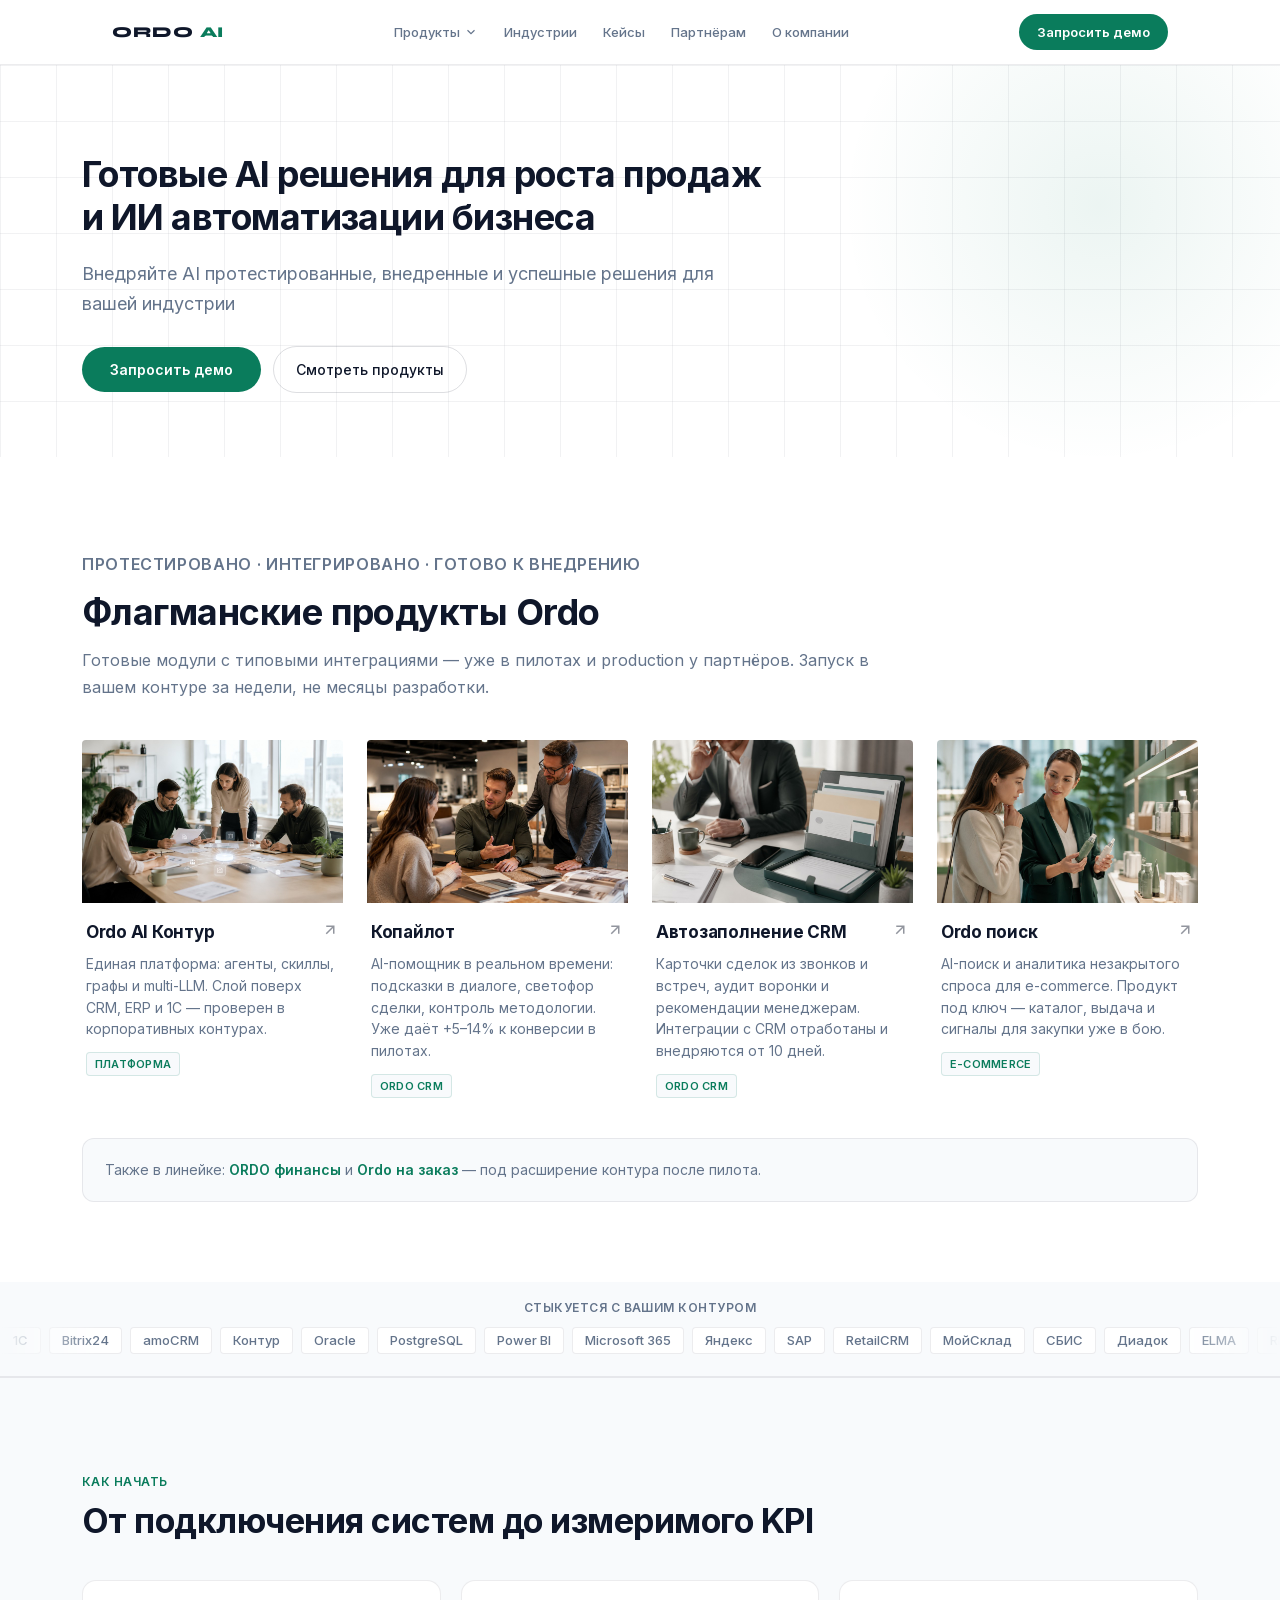
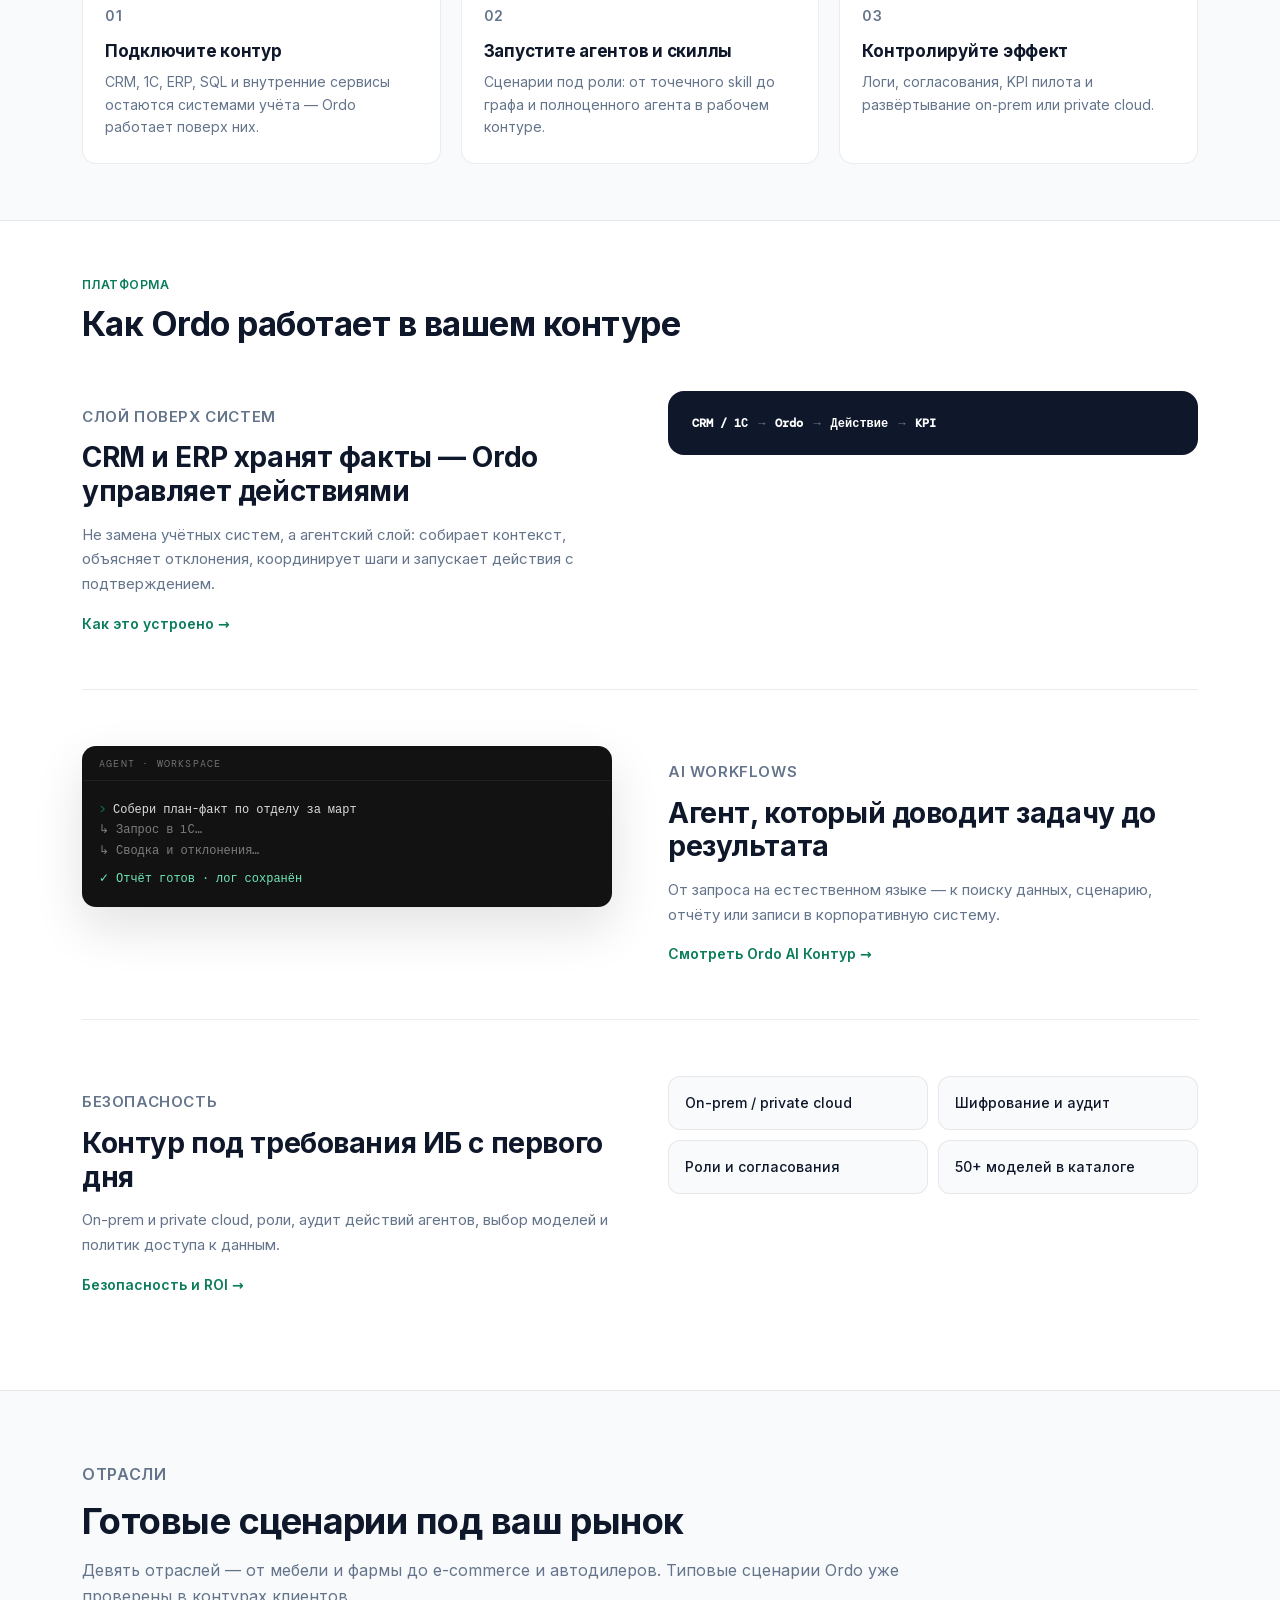
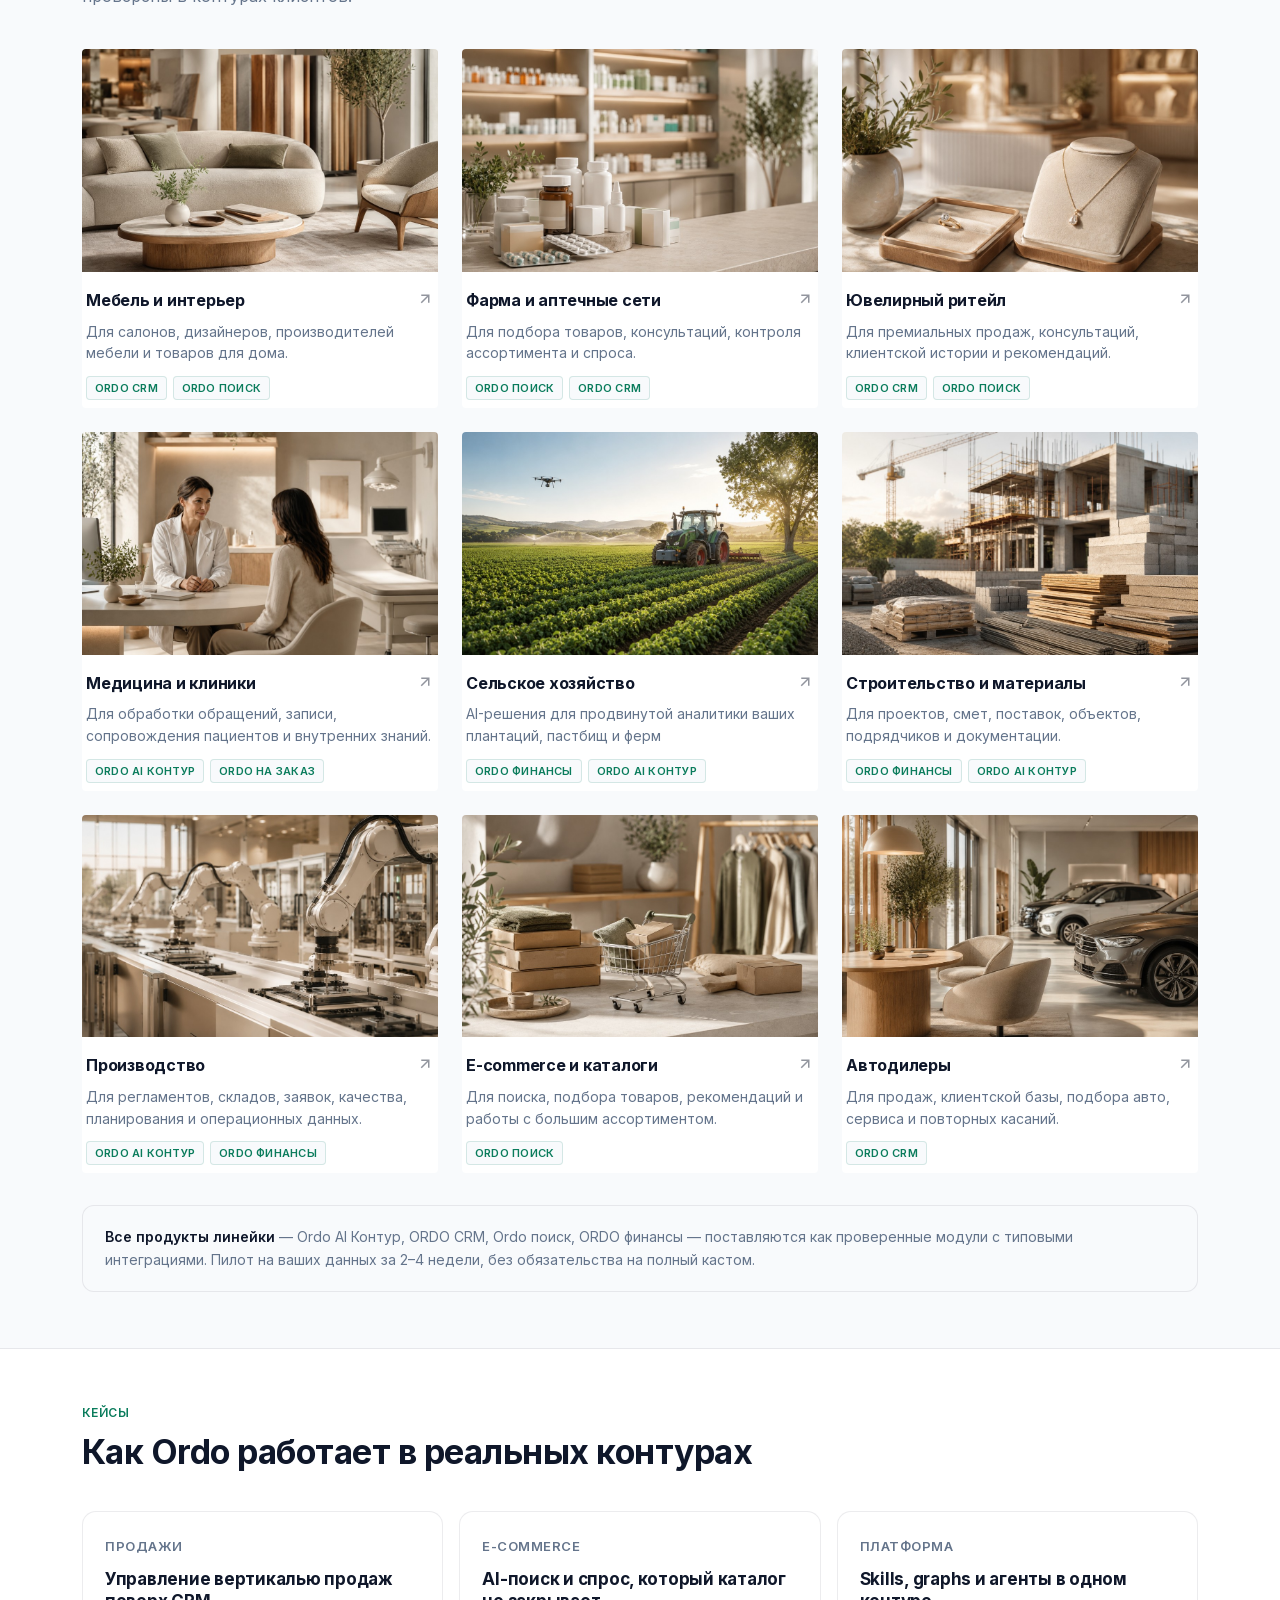
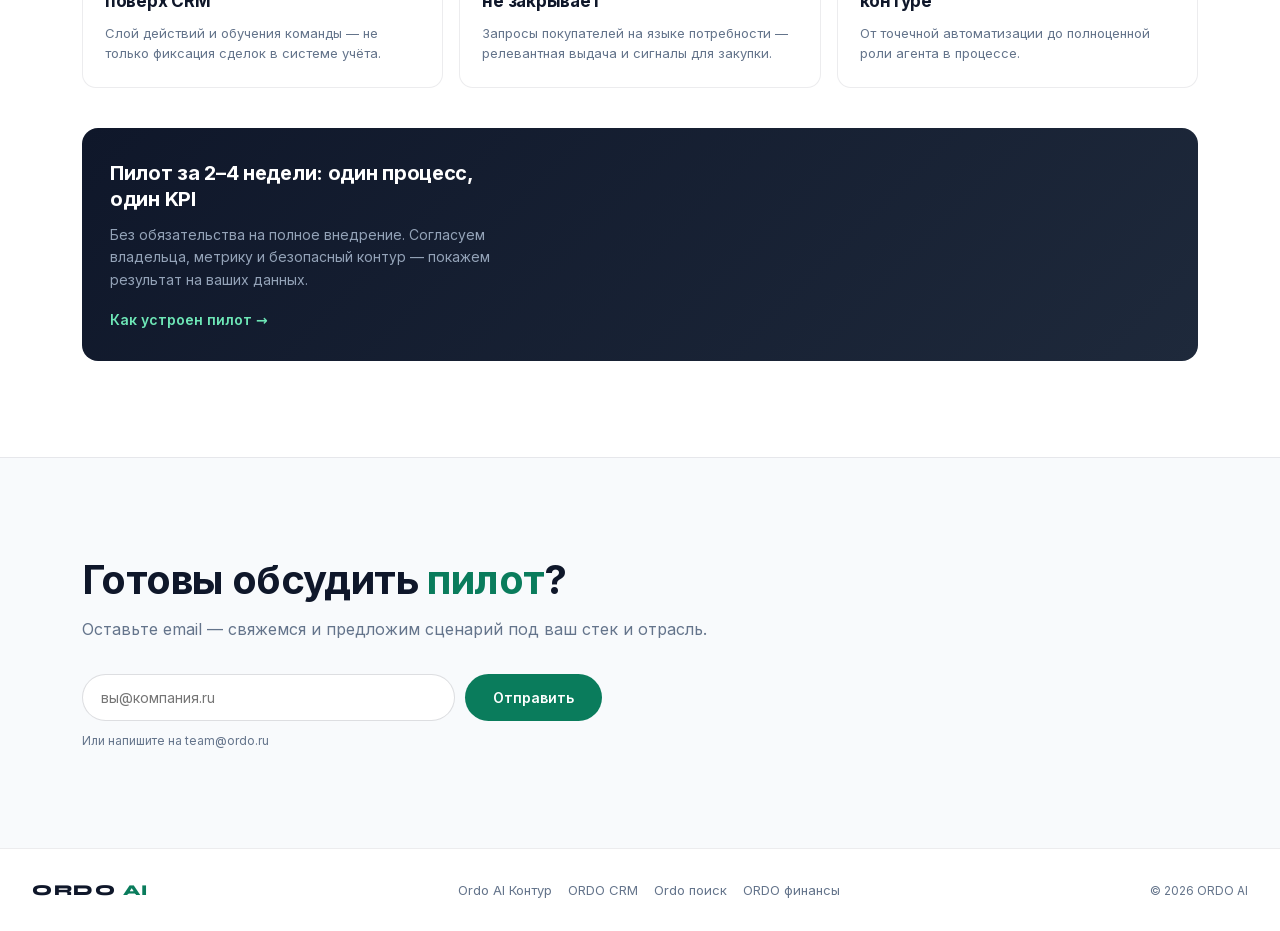
==== commit 20982916: "Сельское хозяйство: новое описание в карточке индустрии Co-authored-by: Cursor <cursoragent@cursor.c" ====
--- a/index.html
+++ b/index.html
@@ -298,7 +298,7 @@
           <div class="home-ready-card__img"><img src="assets/img/industries/agriculture.png" alt="Сельское хозяйство" loading="lazy" decoding="async"/></div>
           <div class="home-ready-card__body">
             <div class="home-ready-card__title-row"><span class="home-ready-card__title">Сельское хозяйство</span><svg class="home-ready-card__arrow" viewBox="0 0 24 24" fill="none" stroke="currentColor" stroke-width="2" aria-hidden="true"><path d="M7 17 17 7M7 7h10v10"/></svg></div>
-            <p class="home-ready-card__desc">Для закупок, планирования, контроля данных, техники, складов и поставщиков.</p>
+            <p class="home-ready-card__desc">AI-решения для продвинутой аналитики ваших плантаций, пастбищ и ферм</p>
             <div class="home-ready-card__products"><span class="home-ready-card__tag">ORDO финансы</span><span class="home-ready-card__tag">Ordo AI Контур</span></div>
           </div>
         </a>
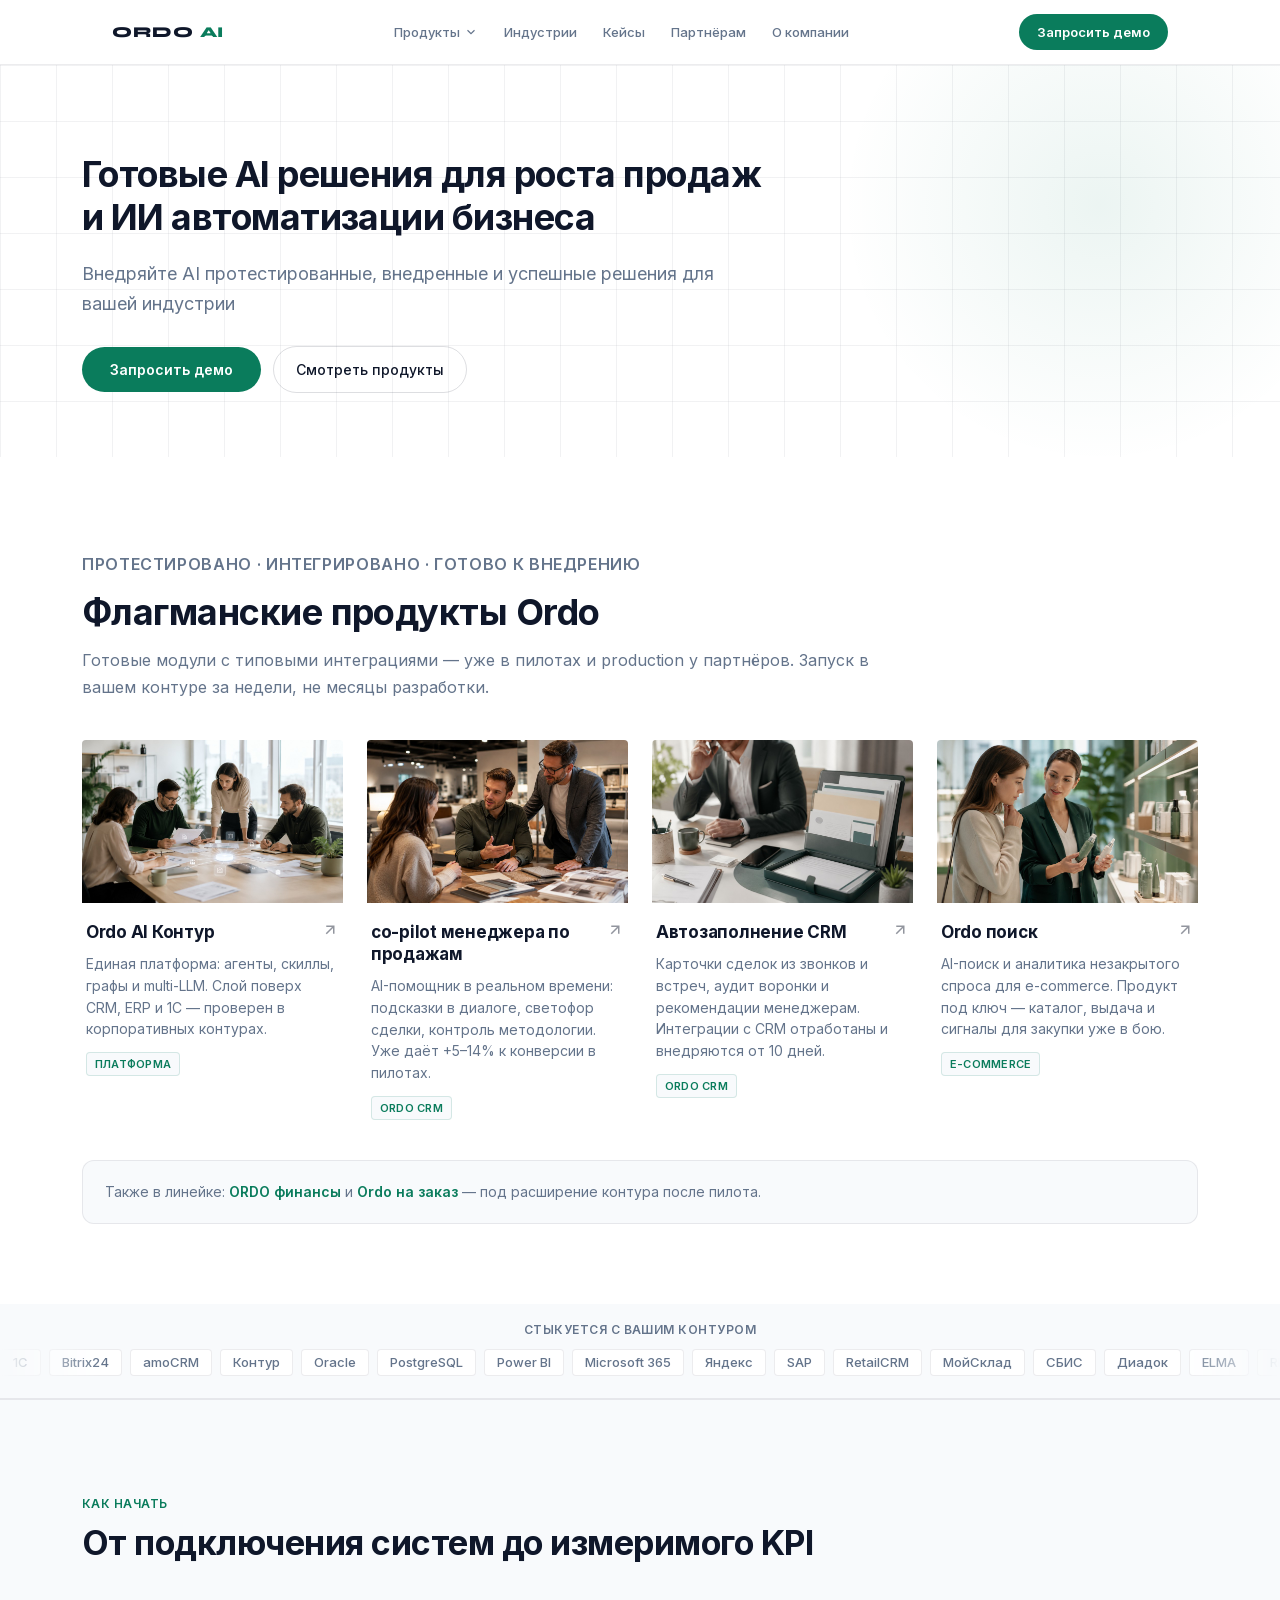
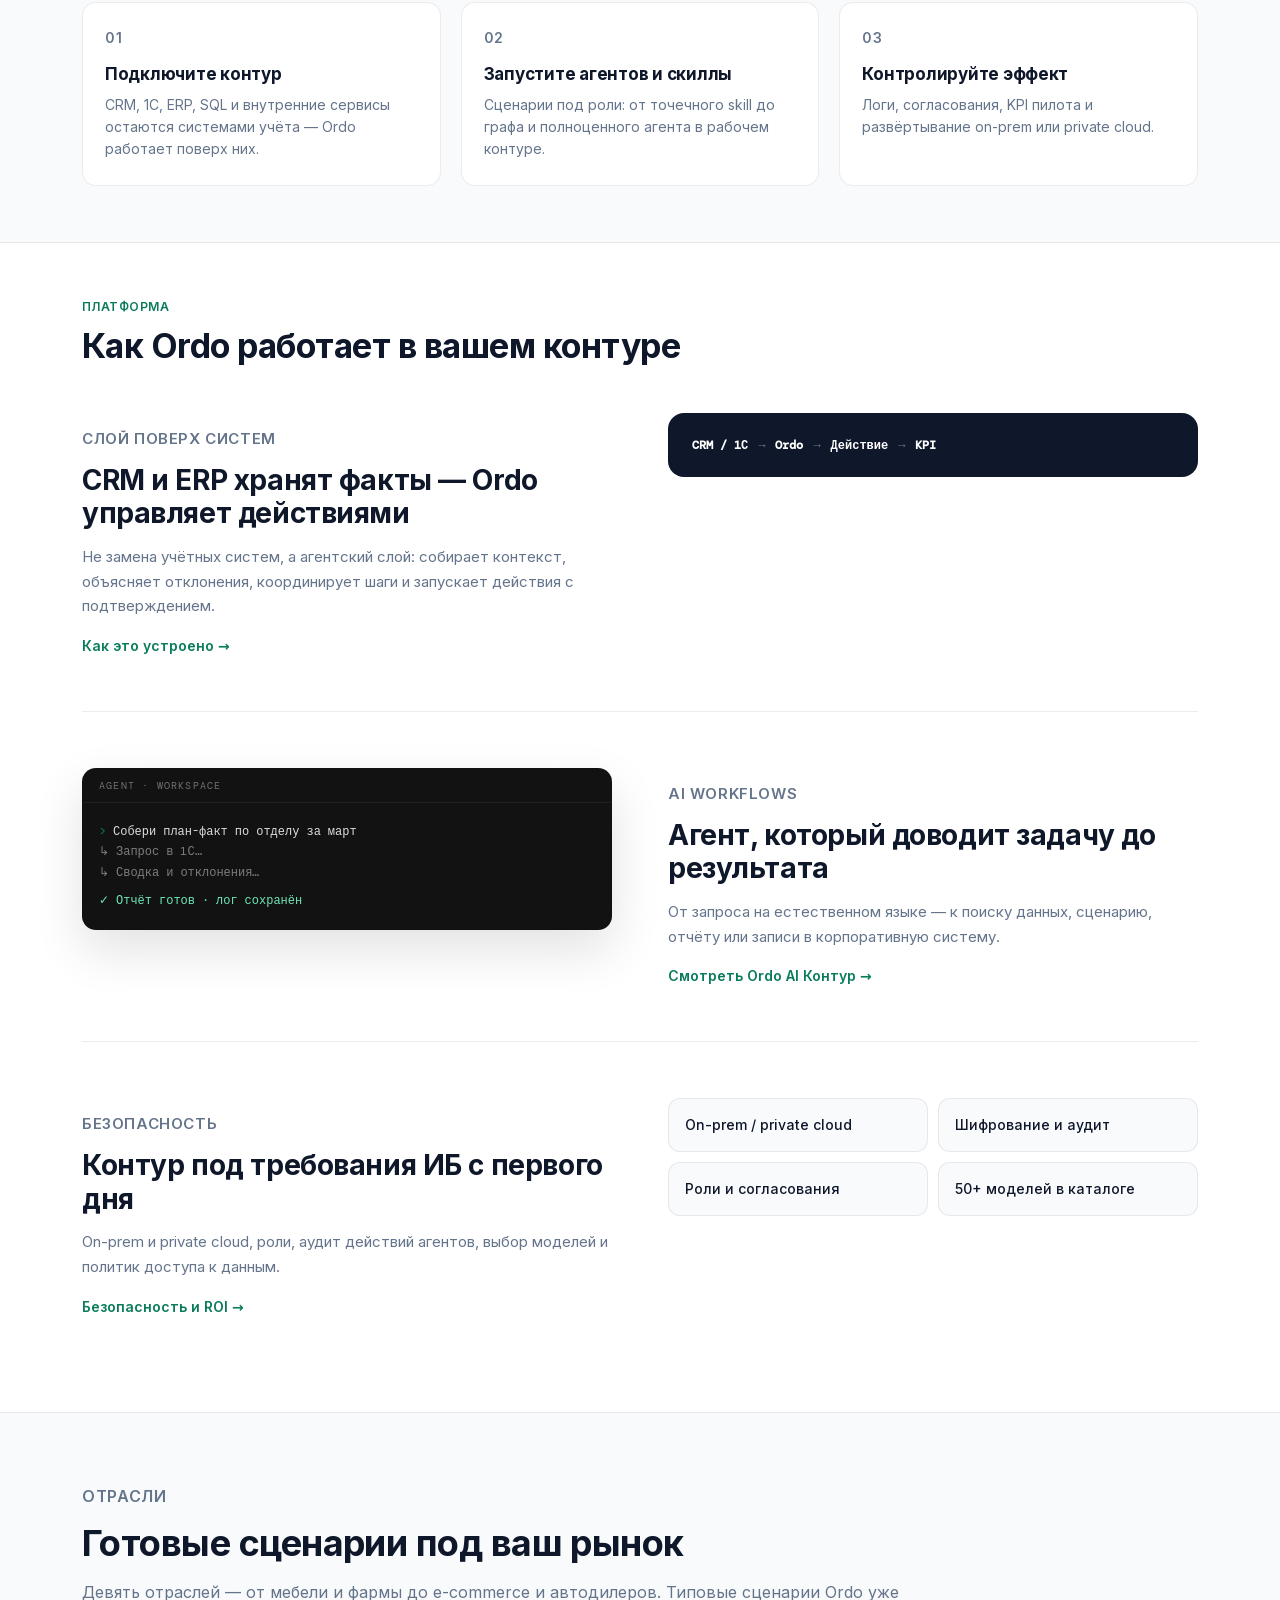
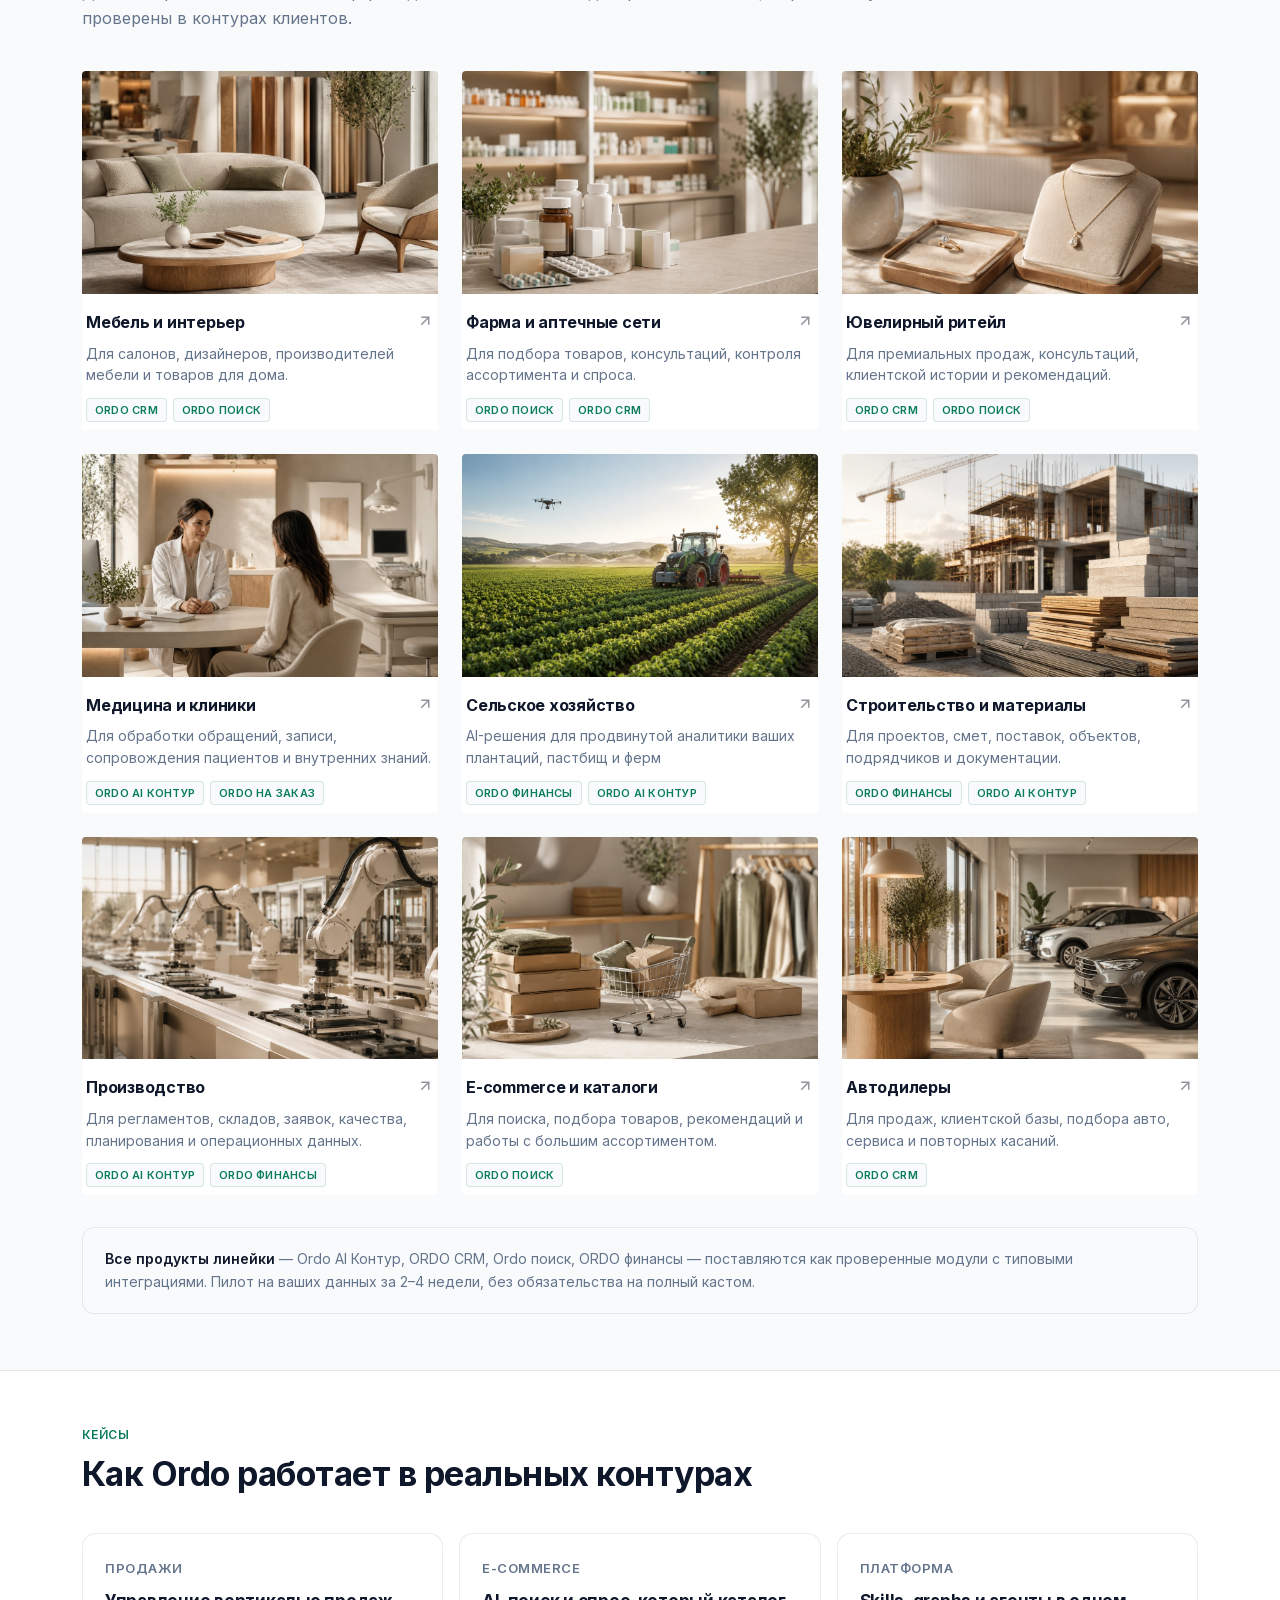
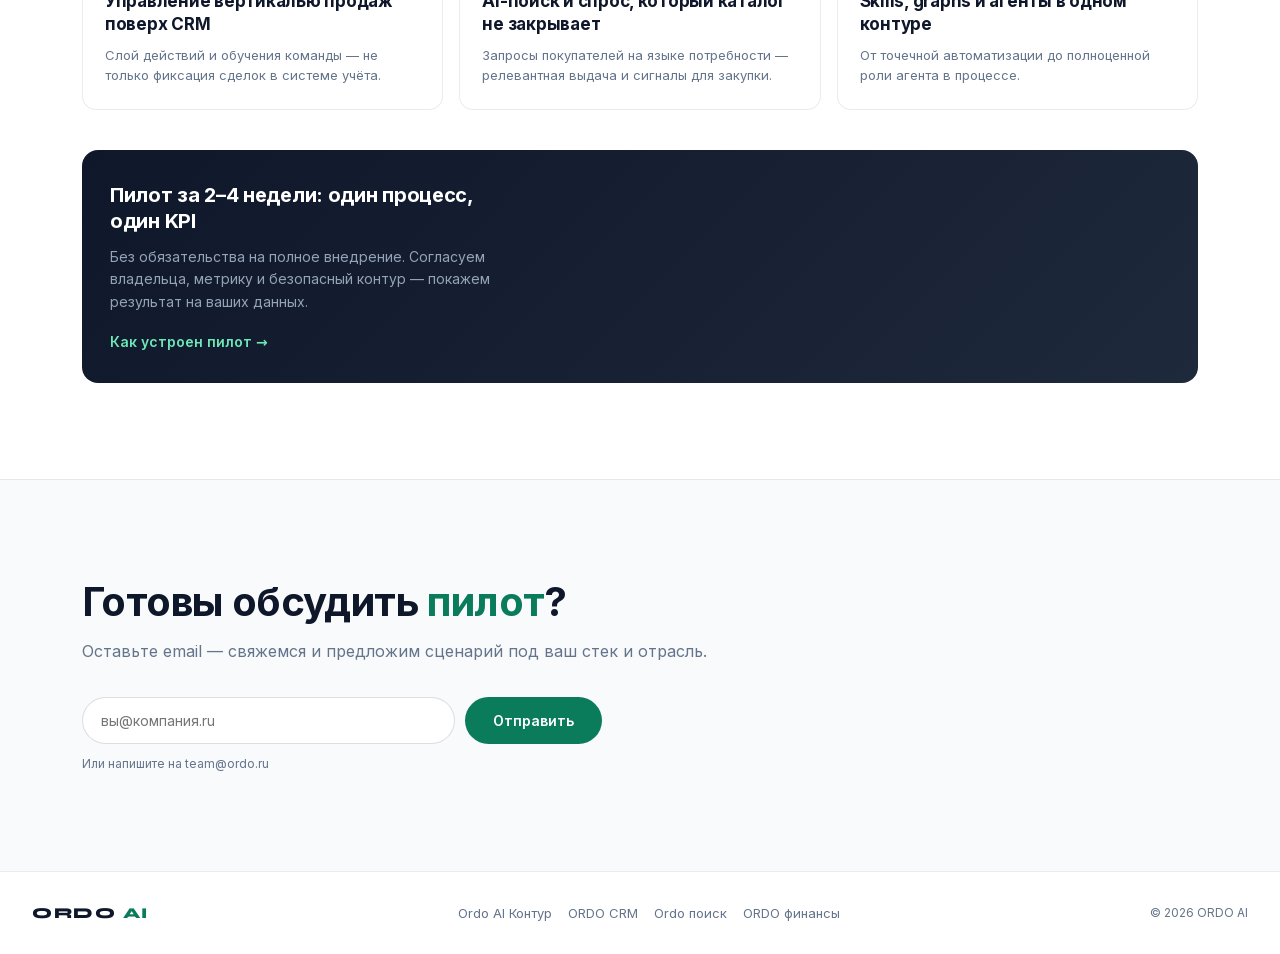
==== commit c0fd59df: "co-pilot: переименование; упрощение шапки ORDO CRM Co-authored-by: Cursor <cursoragent@cursor.com>" ====
--- a/index.html
+++ b/index.html
@@ -97,9 +97,9 @@
           </div>
         </a>
         <a class="home-ready-card" href="sales/#medium">
-          <div class="home-ready-card__img"><img src="assets/img/products/copilot.png" alt="Копайлот" loading="lazy" decoding="async"/></div>
-          <div class="home-ready-card__body">
-            <div class="home-ready-card__title-row"><span class="home-ready-card__title">Копайлот</span><svg class="home-ready-card__arrow" viewBox="0 0 24 24" fill="none" stroke="currentColor" stroke-width="2" aria-hidden="true"><path d="M7 17 17 7M7 7h10v10"/></svg></div>
+          <div class="home-ready-card__img"><img src="assets/img/products/copilot.png" alt="co-pilot менеджера по продажам" loading="lazy" decoding="async"/></div>
+          <div class="home-ready-card__body">
+            <div class="home-ready-card__title-row"><span class="home-ready-card__title">co-pilot менеджера по продажам</span><svg class="home-ready-card__arrow" viewBox="0 0 24 24" fill="none" stroke="currentColor" stroke-width="2" aria-hidden="true"><path d="M7 17 17 7M7 7h10v10"/></svg></div>
             <p class="home-ready-card__desc">AI-помощник в реальном времени: подсказки в диалоге, светофор сделки, контроль методологии. Уже даёт +5–14% к конверсии в пилотах.</p>
             <div class="home-ready-card__products"><span class="home-ready-card__tag">ORDO CRM</span></div>
           </div>
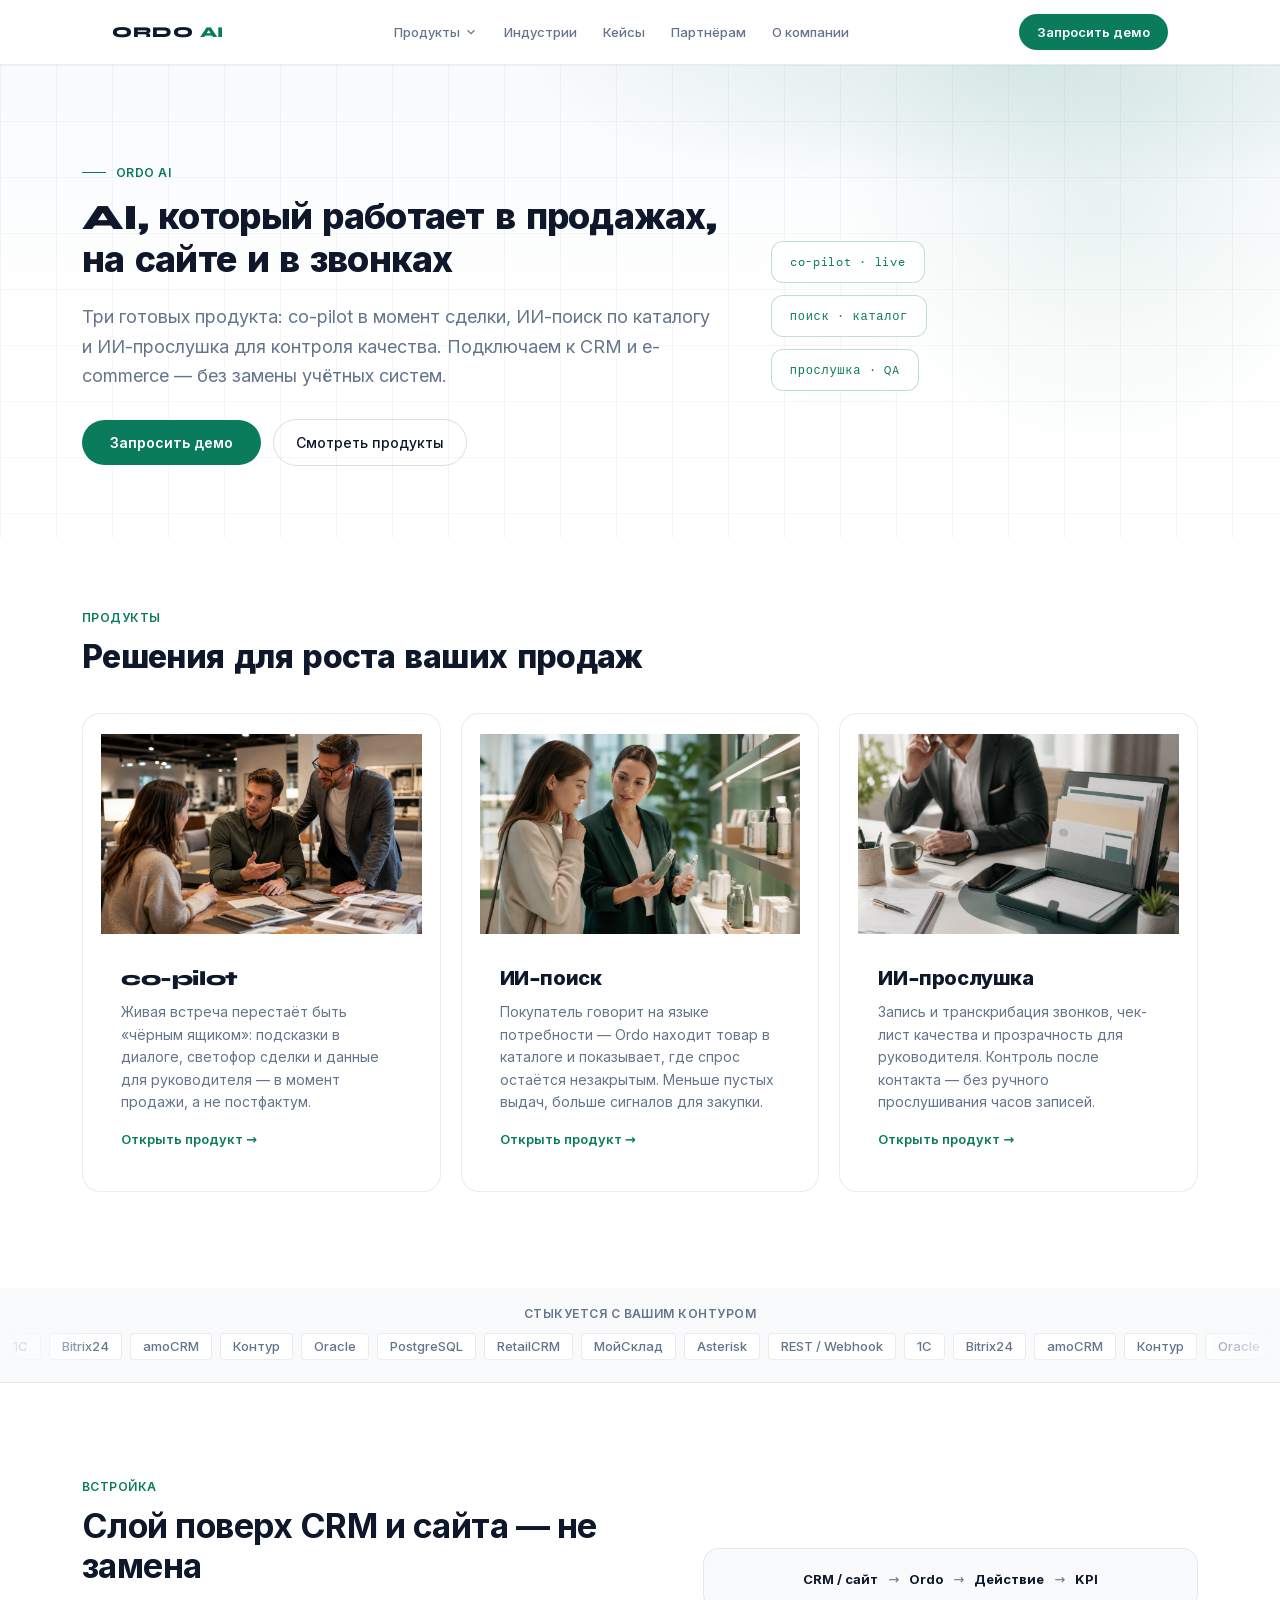
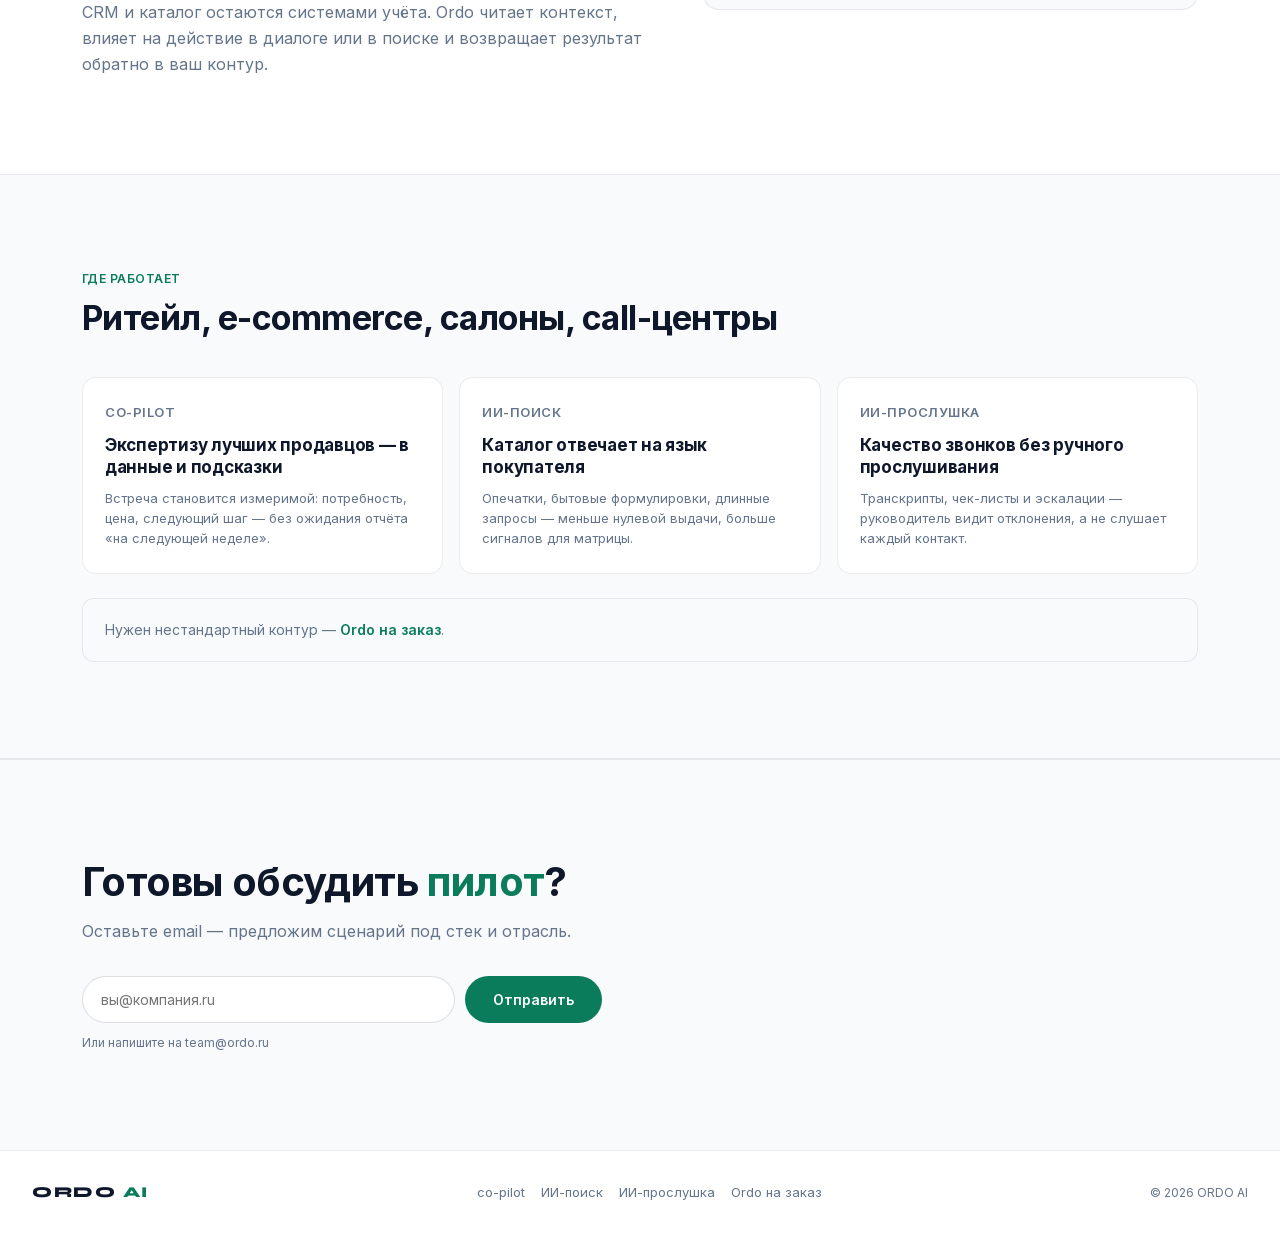
==== commit 1e4f7024: "Главная: три продукта и заголовок «Решения для роста ваших продаж». Добавлены лендинги co-pilot и ИИ" ====
--- a/index.html
+++ b/index.html
@@ -9,8 +9,8 @@
 <link rel="apple-touch-icon" href="apple-touch-icon.png"/>
 <link rel="manifest" href="site.webmanifest"/>
 <meta name="theme-color" content="#0a7c5c"/>
-<title>ORDO AI — AI-слой для продаж, финансов и операций</title>
-<meta name="description" content="Ordo — единый AI-контур для бизнеса: Ordo AI Контур, ORDO CRM, Ordo поиск, ORDO финансы. On-prem, интеграции с CRM и 1С."/>
+<title>ORDO AI — co-pilot, ИИ-поиск и ИИ-прослушка</title>
+<meta name="description" content="Ordo AI: co-pilot для менеджеров, ИИ-поиск по каталогу и ИИ-прослушка звонков. Готовые продукты поверх CRM и e-commerce — пилот за недели."/>
 <link rel="preconnect" href="https://fonts.googleapis.com"/>
 <link rel="preconnect" href="https://fonts.gstatic.com" crossorigin/>
 <link href="https://fonts.googleapis.com/css2?family=Syne:wght@400;700;800&family=DM+Mono:wght@400;500&display=swap" rel="stylesheet"/>
@@ -27,13 +27,13 @@
       <div class="ordo-nav-item has-mega">
         <button type="button" class="ordo-nav-trigger" aria-expanded="false" aria-controls="ordo-mega-products">Продукты<svg viewBox="0 0 24 24" fill="none" stroke="currentColor" stroke-width="2" aria-hidden="true"><path d="m6 9 6 6 6-6"/></svg></button>
         <div id="ordo-mega-products" class="ordo-mega" role="region" aria-label="Продукты Ordo">
-                    <div class="ordo-mega-grid">
-            <a href="platform/" class="ordo-mega-card"><span class="ordo-mega-card__visual"><img src="assets/img/icons/platform.png" alt="" width="320" height="220" loading="lazy" decoding="async"/></span><span class="ordo-mega-card__title">Ordo AI Контур</span><span class="ordo-mega-card__desc">Единая платформа для AI-трансформации вашей компании</span></a>
-            <a href="sales/" class="ordo-mega-card"><span class="ordo-mega-card__visual"><img src="assets/img/products/crm.png" alt="" width="320" height="220" loading="lazy" decoding="async"/></span><span class="ordo-mega-card__title">ORDO CRM — решения по продажам</span><span class="ordo-mega-card__desc">Система практических решений для роста выручки</span></a>
-            <a href="search/" class="ordo-mega-card"><span class="ordo-mega-card__visual"><img src="assets/img/icons/search.png" alt="" width="320" height="220" loading="lazy" decoding="async"/></span><span class="ordo-mega-card__title">Ordo поиск</span><span class="ordo-mega-card__desc">AI-поиск и ассистент для e-commerce и каталогов</span></a>
-            <a href="finance/" class="ordo-mega-card"><span class="ordo-mega-card__visual"><img src="assets/img/products/finance.png" alt="" width="320" height="220" loading="lazy" decoding="async"/></span><span class="ordo-mega-card__title">ORDO финансы</span><span class="ordo-mega-card__desc">Решения для автоматизации управленческого учёта и глубокой аналитики</span></a>
-            <a href="custom/" class="ordo-mega-card"><span class="ordo-mega-card__visual"><img src="assets/img/products/custom.png" alt="" width="320" height="220" loading="lazy" decoding="async"/></span><span class="ordo-mega-card__title">Ordo на заказ</span><span class="ordo-mega-card__desc">Разработка AI решений для вашего уникального кейса</span></a>
-          </div></div>
+          <div class="ordo-mega-grid">
+            <a href="copilot/" class="ordo-mega-card"><span class="ordo-mega-card__visual"><img src="assets/img/products/copilot.png" alt="" width="320" height="220" loading="lazy" decoding="async"/></span><span class="ordo-mega-card__title">co-pilot</span><span class="ordo-mega-card__desc">Подсказки менеджеру в момент сделки</span></a>
+            <a href="search/" class="ordo-mega-card"><span class="ordo-mega-card__visual"><img src="assets/img/products/search.png" alt="" width="320" height="220" loading="lazy" decoding="async"/></span><span class="ordo-mega-card__title">ИИ-поиск</span><span class="ordo-mega-card__desc">Поиск и ассистент по каталогу e-commerce</span></a>
+            <a href="listening/" class="ordo-mega-card"><span class="ordo-mega-card__visual"><img src="assets/img/products/crm-autofill.png" alt="" width="320" height="220" loading="lazy" decoding="async"/></span><span class="ordo-mega-card__title">ИИ-прослушка</span><span class="ordo-mega-card__desc">Транскрибация и контроль качества звонков</span></a>
+            <a href="custom/" class="ordo-mega-card"><span class="ordo-mega-card__visual"><img src="assets/img/products/custom.png" alt="" width="320" height="220" loading="lazy" decoding="async"/></span><span class="ordo-mega-card__title">Ordo на заказ</span><span class="ordo-mega-card__desc">AI под ваш уникальный процесс</span></a>
+          </div>
+        </div>
       </div>
       <a class="ordo-nav-link" href="industries/">Индустрии</a>
       <a class="ordo-nav-link" href="cases/">Кейсы</a>
@@ -43,19 +43,18 @@
     <div class="ordo-header__actions">
       <a class="ordo-cta" href="about/#contact" data-ordo-scroll-contact>Запросить демо</a>
       <button type="button" class="ordo-burger" aria-label="Открыть меню" aria-expanded="false" aria-controls="ordo-mobile-nav"><svg width="20" height="20" viewBox="0 0 24 24" fill="none" stroke="currentColor" stroke-width="2" aria-hidden="true"><path d="M4 6h16M4 12h16M4 18h16"/></svg></button>
-              </div>
+    </div>
   </div>
   <nav class="ordo-mobile" id="ordo-mobile-nav" aria-label="Мобильное меню">
     <div class="ordo-mobile-group">
       <button type="button" class="ordo-mobile-trigger" aria-expanded="false">Продукты<svg viewBox="0 0 24 24" fill="none" stroke="currentColor" stroke-width="2"><path d="m6 9 6 6 6-6"/></svg></button>
       <div class="ordo-mobile-panel">
-        <a href="platform/">Ordo AI Контур</a>
-        <a href="sales/">ORDO CRM</a>
-        <a href="search/">Ordo поиск</a>
-        <a href="finance/">ORDO финансы</a>
+        <a href="copilot/">co-pilot</a>
+        <a href="search/">ИИ-поиск</a>
+        <a href="listening/">ИИ-прослушка</a>
         <a href="custom/">Ordo на заказ</a>
-            </div>
-          </div>
+      </div>
+    </div>
     <a class="ordo-mobile-link" href="industries/">Индустрии</a>
     <a class="ordo-mobile-link" href="cases/">Кейсы</a>
     <a class="ordo-mobile-link" href="partners/">Партнёрам</a>
@@ -66,66 +65,60 @@
 <div class="ordo-backdrop" aria-hidden="true"></div>
 
 <main>
-  <section class="home-hero" id="top">
+  <section class="home-hero home-hero--live" id="top">
     <div class="home-hero__glow" aria-hidden="true"></div>
+    <div class="home-wrap home-hero__grid">
+      <div class="home-hero__copy reveal" data-reveal>
+        <p class="home-kicker">ORDO AI</p>
+        <h1 class="home-hero__title">AI, который работает в продажах, на сайте и в звонках</h1>
+        <p class="home-lead">Три готовых продукта: co-pilot в момент сделки, ИИ-поиск по каталогу и ИИ-прослушка для контроля качества. Подключаем к CRM и e-commerce — без замены учётных систем.</p>
+        <div class="home-hero__cta">
+          <a class="btn-primary" href="about/#contact">Запросить демо</a>
+          <a class="btn-ghost" href="#products">Смотреть продукты</a>
+        </div>
+      </div>
+      <div class="home-hero__stack reveal" data-reveal aria-hidden="true">
+        <div class="home-hero__chip">co-pilot · live</div>
+        <div class="home-hero__chip home-hero__chip--delay">поиск · каталог</div>
+        <div class="home-hero__chip home-hero__chip--delay2">прослушка · QA</div>
+      </div>
+    </div>
+  </section>
+
+  <section class="home-products-main" id="products" aria-labelledby="products-heading">
     <div class="home-wrap">
-      <h1 class="home-hero__title">
-        <span class="home-hero__title-line">Готовые AI решения для роста продаж</span>
-        <span class="home-hero__title-line">и ИИ автоматизации бизнеса</span>
-      </h1>
-      <p class="home-lead">Внедряйте AI протестированные, внедренные и успешные решения для вашей индустрии</p>
-      <div class="home-hero__cta">
-        <a class="btn-primary" href="about/#contact">Запросить демо</a>
-        <a class="btn-ghost" href="#products">Смотреть продукты</a>
-      </div>
-    </div>
-  </section>
-  <section class="home-ready" id="products" aria-labelledby="products-heading">
-    <div class="home-wrap">
-      <div class="home-ready__head">
-        <p class="home-ready__badge">Протестировано · интегрировано · готово к внедрению</p>
-        <h2 id="products-heading">Флагманские продукты Ordo</h2>
-        <p>Готовые модули с типовыми интеграциями — уже в пилотах и production у партнёров. Запуск в вашем контуре за недели, не месяцы разработки.</p>
-      </div>
-      <div class="home-ready__grid home-ready__grid--star">
-        <a class="home-ready-card" href="platform/">
-          <div class="home-ready-card__img"><img src="assets/img/products/platform.png" alt="Ordo AI Контур" loading="lazy" decoding="async"/></div>
-          <div class="home-ready-card__body">
-            <div class="home-ready-card__title-row"><span class="home-ready-card__title">Ordo AI Контур</span><svg class="home-ready-card__arrow" viewBox="0 0 24 24" fill="none" stroke="currentColor" stroke-width="2" aria-hidden="true"><path d="M7 17 17 7M7 7h10v10"/></svg></div>
-            <p class="home-ready-card__desc">Единая платформа: агенты, скиллы, графы и multi-LLM. Слой поверх CRM, ERP и 1С — проверен в корпоративных контурах.</p>
-            <div class="home-ready-card__products"><span class="home-ready-card__tag">Платформа</span></div>
-          </div>
-        </a>
-        <a class="home-ready-card" href="sales/#medium">
-          <div class="home-ready-card__img"><img src="assets/img/products/copilot.png" alt="co-pilot менеджера по продажам" loading="lazy" decoding="async"/></div>
-          <div class="home-ready-card__body">
-            <div class="home-ready-card__title-row"><span class="home-ready-card__title">co-pilot менеджера по продажам</span><svg class="home-ready-card__arrow" viewBox="0 0 24 24" fill="none" stroke="currentColor" stroke-width="2" aria-hidden="true"><path d="M7 17 17 7M7 7h10v10"/></svg></div>
-            <p class="home-ready-card__desc">AI-помощник в реальном времени: подсказки в диалоге, светофор сделки, контроль методологии. Уже даёт +5–14% к конверсии в пилотах.</p>
-            <div class="home-ready-card__products"><span class="home-ready-card__tag">ORDO CRM</span></div>
-          </div>
-        </a>
-        <a class="home-ready-card" href="sales/#medium">
-          <div class="home-ready-card__img"><img src="assets/img/products/crm-autofill.png" alt="Автозаполнение CRM" loading="lazy" decoding="async"/></div>
-          <div class="home-ready-card__body">
-            <div class="home-ready-card__title-row"><span class="home-ready-card__title">Автозаполнение CRM</span><svg class="home-ready-card__arrow" viewBox="0 0 24 24" fill="none" stroke="currentColor" stroke-width="2" aria-hidden="true"><path d="M7 17 17 7M7 7h10v10"/></svg></div>
-            <p class="home-ready-card__desc">Карточки сделок из звонков и встреч, аудит воронки и рекомендации менеджерам. Интеграции с CRM отработаны и внедряются от 10 дней.</p>
-            <div class="home-ready-card__products"><span class="home-ready-card__tag">ORDO CRM</span></div>
-          </div>
-        </a>
-        <a class="home-ready-card" href="search/">
-          <div class="home-ready-card__img"><img src="assets/img/products/search.png" alt="Ordo поиск" loading="lazy" decoding="async"/></div>
-          <div class="home-ready-card__body">
-            <div class="home-ready-card__title-row"><span class="home-ready-card__title">Ordo поиск</span><svg class="home-ready-card__arrow" viewBox="0 0 24 24" fill="none" stroke="currentColor" stroke-width="2" aria-hidden="true"><path d="M7 17 17 7M7 7h10v10"/></svg></div>
-            <p class="home-ready-card__desc">AI-поиск и аналитика незакрытого спроса для e-commerce. Продукт под ключ — каталог, выдача и сигналы для закупки уже в бою.</p>
-            <div class="home-ready-card__products"><span class="home-ready-card__tag">E-commerce</span></div>
-          </div>
-        </a>
-      </div>
-      <p class="home-ready__note">Также в линейке: <a href="finance/" style="color:var(--accent);font-weight:600;">ORDO финансы</a> и <a href="custom/" style="color:var(--accent);font-weight:600;">Ordo на заказ</a> — под расширение контура после пилота.</p>
-  </div>
-</section>
-
-  
+      <div class="home-products-main__head reveal" data-reveal>
+        <p class="home-section__label">Продукты</p>
+        <h2 id="products-heading">Решения для роста ваших продаж</h2>
+      </div>
+      <div class="home-products-main__grid">
+        <a class="home-product reveal" data-reveal href="copilot/">
+          <div class="home-product__media"><img src="assets/img/products/copilot.png" alt="" loading="lazy" decoding="async"/></div>
+          <div class="home-product__body">
+            <h3>co-pilot</h3>
+            <p>Живая встреча перестаёт быть «чёрным ящиком»: подсказки в диалоге, светофор сделки и данные для руководителя — в момент продажи, а не постфактум.</p>
+            <span class="home-product__cta">Открыть продукт →</span>
+          </div>
+        </a>
+        <a class="home-product reveal" data-reveal href="search/">
+          <div class="home-product__media"><img src="assets/img/products/search.png" alt="" loading="lazy" decoding="async"/></div>
+          <div class="home-product__body">
+            <h3>ИИ-поиск</h3>
+            <p>Покупатель говорит на языке потребности — Ordo находит товар в каталоге и показывает, где спрос остаётся незакрытым. Меньше пустых выдач, больше сигналов для закупки.</p>
+            <span class="home-product__cta">Открыть продукт →</span>
+          </div>
+        </a>
+        <a class="home-product reveal" data-reveal href="listening/">
+          <div class="home-product__media"><img src="assets/img/products/crm-autofill.png" alt="" loading="lazy" decoding="async"/></div>
+          <div class="home-product__body">
+            <h3>ИИ-прослушка</h3>
+            <p>Запись и транскрибация звонков, чек-лист качества и прозрачность для руководителя. Контроль после контакта — без ручного прослушивания часов записей.</p>
+            <span class="home-product__cta">Открыть продукт →</span>
+          </div>
+        </a>
+      </div>
+    </div>
+  </section>
 
   <section class="home-logos" aria-label="Интеграции">
     <p class="home-logos__label">Стыкуется с вашим контуром</p>
@@ -138,15 +131,9 @@
           <span class="home-integrations-ticker__tag">Контур</span>
           <span class="home-integrations-ticker__tag">Oracle</span>
           <span class="home-integrations-ticker__tag">PostgreSQL</span>
-          <span class="home-integrations-ticker__tag">Power BI</span>
-          <span class="home-integrations-ticker__tag">Microsoft 365</span>
-          <span class="home-integrations-ticker__tag">Яндекс</span>
-          <span class="home-integrations-ticker__tag">SAP</span>
           <span class="home-integrations-ticker__tag">RetailCRM</span>
           <span class="home-integrations-ticker__tag">МойСклад</span>
-          <span class="home-integrations-ticker__tag">СБИС</span>
-          <span class="home-integrations-ticker__tag">Диадок</span>
-          <span class="home-integrations-ticker__tag">ELMA</span>
+          <span class="home-integrations-ticker__tag">Asterisk</span>
           <span class="home-integrations-ticker__tag">REST / Webhook</span>
         </div>
         <div class="home-integrations-ticker__group" aria-hidden="true">
@@ -156,246 +143,97 @@
           <span class="home-integrations-ticker__tag">Контур</span>
           <span class="home-integrations-ticker__tag">Oracle</span>
           <span class="home-integrations-ticker__tag">PostgreSQL</span>
-          <span class="home-integrations-ticker__tag">Power BI</span>
-          <span class="home-integrations-ticker__tag">Microsoft 365</span>
-          <span class="home-integrations-ticker__tag">Яндекс</span>
-          <span class="home-integrations-ticker__tag">SAP</span>
           <span class="home-integrations-ticker__tag">RetailCRM</span>
           <span class="home-integrations-ticker__tag">МойСклад</span>
-          <span class="home-integrations-ticker__tag">СБИС</span>
-          <span class="home-integrations-ticker__tag">Диадок</span>
-          <span class="home-integrations-ticker__tag">ELMA</span>
+          <span class="home-integrations-ticker__tag">Asterisk</span>
           <span class="home-integrations-ticker__tag">REST / Webhook</span>
         </div>
       </div>
     </div>
   </section>
 
-  
-
-  <section class="home-section home-section--alt">
+  <section class="home-section home-fit" id="fit">
+    <div class="home-wrap home-fit__inner reveal" data-reveal>
+      <div>
+        <p class="home-section__label">Встройка</p>
+        <h2>Слой поверх CRM и сайта — не замена</h2>
+        <p class="home-section__lead">CRM и каталог остаются системами учёта. Ordo читает контекст, влияет на действие в диалоге или в поиске и возвращает результат обратно в ваш контур.</p>
+      </div>
+      <div class="home-fit__flow" aria-hidden="true">
+        <strong>CRM / сайт</strong><span>→</span><strong>Ordo</strong><span>→</span><strong>Действие</strong><span>→</span><strong>KPI</strong>
+      </div>
+    </div>
+  </section>
+
+  <section class="home-section home-section--alt" id="cases">
     <div class="home-wrap">
-      <p class="home-section__label">Как начать</p>
-      <h2>От подключения систем до измеримого KPI</h2>
-      <div class="home-steps">
-        <article class="home-step">
-          <p class="home-step__num">01</p>
-          <h3>Подключите контур</h3>
-          <p>CRM, 1С, ERP, SQL и внутренние сервисы остаются системами учёта — Ordo работает поверх них.</p>
-        </article>
-        <article class="home-step">
-          <p class="home-step__num">02</p>
-          <h3>Запустите агентов и скиллы</h3>
-          <p>Сценарии под роли: от точечного skill до графа и полноценного агента в рабочем контуре.</p>
-        </article>
-        <article class="home-step">
-          <p class="home-step__num">03</p>
-          <h3>Контролируйте эффект</h3>
-          <p>Логи, согласования, KPI пилота и развёртывание on-prem или private cloud.</p>
-        </article>
-    </div>
-  </div>
-</section>
-
-  <section class="home-section home-section--platform">
-    <div class="home-wrap">
-      <p class="home-section__label">Платформа</p>
-      <h2>Как Ordo работает в вашем контуре</h2>
-      <div class="home-band">
-      <div class="home-band__copy">
-        <p class="home-band__tag">Слой поверх систем</p>
-        <h3>CRM и ERP хранят факты — Ordo управляет действиями</h3>
-        <p>Не замена учётных систем, а агентский слой: собирает контекст, объясняет отклонения, координирует шаги и запускает действия с подтверждением.</p>
-        <a class="home-band__link" href="platform/#problem">Как это устроено →</a>
-        </div>
-      <div class="home-band__visual">
-        <div class="home-flow" aria-hidden="true">
-          <strong>CRM / 1С</strong><span>→</span><strong>Ordo</strong><span>→</span><strong>Действие</strong><span>→</span><strong>KPI</strong>
-        </div>
-      </div>
-    </div>
-
-    <div class="home-band home-band--reverse">
-      <div class="home-band__copy">
-        <p class="home-band__tag">AI Workflows</p>
-        <h3>Агент, который доводит задачу до результата</h3>
-        <p>От запроса на естественном языке — к поиску данных, сценарию, отчёту или записи в корпоративную систему.</p>
-        <a class="home-band__link" href="platform/">Смотреть Ordo AI Контур →</a>
-        </div>
-      <div class="home-band__visual">
-        <div class="home-terminal">
-          <div class="home-terminal__bar">Agent · workspace</div>
-          <div class="home-terminal__body">
-            <span class="home-terminal__prompt">&gt; </span>Собери план-факт по отделу за март<br/>
-            <span class="home-terminal__dim">↳ Запрос в 1С…</span><br/>
-            <span class="home-terminal__dim">↳ Сводка и отклонения…</span><br/>
-            <span class="home-terminal__ok">✓ Отчёт готов · лог сохранён</span>
-        </div>
-        </div>
-      </div>
-    </div>
-
-    <div class="home-band">
-      <div class="home-band__copy">
-        <p class="home-band__tag">Безопасность</p>
-        <h3>Контур под требования ИБ с первого дня</h3>
-        <p>On-prem и private cloud, роли, аудит действий агентов, выбор моделей и политик доступа к данным.</p>
-        <a class="home-band__link" href="platform/#security-roi">Безопасность и ROI →</a>
-        </div>
-      <div class="home-band__visual">
-        <div class="home-security">
-          <div>On-prem / private cloud</div>
-          <div>Шифрование и аудит</div>
-          <div>Роли и согласования</div>
-          <div>50+ моделей в каталоге</div>
-        </div>
-      </div>
-    </div>
-  </div>
-</section>
-
-  <section class="home-ready home-section--alt" id="industries" aria-labelledby="industries-heading">
-    <div class="home-wrap">
-      <div class="home-ready__head">
-        <p class="home-ready__badge">Отрасли</p>
-        <h2 id="industries-heading">Готовые сценарии под ваш рынок</h2>
-        <p>Девять отраслей — от мебели и фармы до e-commerce и автодилеров. Типовые сценарии Ordo уже проверены в контурах клиентов.</p>
-      </div>
-      <div class="home-ready__grid home-ready__grid--industries">
-        <a class="home-ready-card" href="sales/">
-          <div class="home-ready-card__img"><img src="assets/img/industries/furniture.png" alt="Мебель и интерьер" loading="lazy" decoding="async"/></div>
-          <div class="home-ready-card__body">
-            <div class="home-ready-card__title-row"><span class="home-ready-card__title">Мебель и интерьер</span><svg class="home-ready-card__arrow" viewBox="0 0 24 24" fill="none" stroke="currentColor" stroke-width="2" aria-hidden="true"><path d="M7 17 17 7M7 7h10v10"/></svg></div>
-            <p class="home-ready-card__desc">Для салонов, дизайнеров, производителей мебели и товаров для дома.</p>
-            <div class="home-ready-card__products"><span class="home-ready-card__tag">ORDO CRM</span><span class="home-ready-card__tag">Ordo поиск</span></div>
-          </div>
-        </a>
-        <a class="home-ready-card" href="custom/">
-          <div class="home-ready-card__img"><img src="assets/img/industries/pharma.png" alt="Фарма и аптечные сети" loading="lazy" decoding="async"/></div>
-          <div class="home-ready-card__body">
-            <div class="home-ready-card__title-row"><span class="home-ready-card__title">Фарма и аптечные сети</span><svg class="home-ready-card__arrow" viewBox="0 0 24 24" fill="none" stroke="currentColor" stroke-width="2" aria-hidden="true"><path d="M7 17 17 7M7 7h10v10"/></svg></div>
-            <p class="home-ready-card__desc">Для подбора товаров, консультаций, контроля ассортимента и спроса.</p>
-            <div class="home-ready-card__products"><span class="home-ready-card__tag">Ordo поиск</span><span class="home-ready-card__tag">ORDO CRM</span></div>
-          </div>
-        </a>
-        <a class="home-ready-card" href="sales/">
-          <div class="home-ready-card__img"><img src="assets/img/industries/jewelry.png" alt="Ювелирный ритейл" loading="lazy" decoding="async"/></div>
-          <div class="home-ready-card__body">
-            <div class="home-ready-card__title-row"><span class="home-ready-card__title">Ювелирный ритейл</span><svg class="home-ready-card__arrow" viewBox="0 0 24 24" fill="none" stroke="currentColor" stroke-width="2" aria-hidden="true"><path d="M7 17 17 7M7 7h10v10"/></svg></div>
-            <p class="home-ready-card__desc">Для премиальных продаж, консультаций, клиентской истории и рекомендаций.</p>
-            <div class="home-ready-card__products"><span class="home-ready-card__tag">ORDO CRM</span><span class="home-ready-card__tag">Ordo поиск</span></div>
-          </div>
-        </a>
-        <a class="home-ready-card" href="custom/">
-          <div class="home-ready-card__img"><img src="assets/img/industries/medicine.png" alt="Медицина и клиники" loading="lazy" decoding="async"/></div>
-          <div class="home-ready-card__body">
-            <div class="home-ready-card__title-row"><span class="home-ready-card__title">Медицина и клиники</span><svg class="home-ready-card__arrow" viewBox="0 0 24 24" fill="none" stroke="currentColor" stroke-width="2" aria-hidden="true"><path d="M7 17 17 7M7 7h10v10"/></svg></div>
-            <p class="home-ready-card__desc">Для обработки обращений, записи, сопровождения пациентов и внутренних знаний.</p>
-            <div class="home-ready-card__products"><span class="home-ready-card__tag">Ordo AI Контур</span><span class="home-ready-card__tag">Ordo на заказ</span></div>
-          </div>
-        </a>
-        <a class="home-ready-card" href="finance/">
-          <div class="home-ready-card__img"><img src="assets/img/industries/agriculture.png" alt="Сельское хозяйство" loading="lazy" decoding="async"/></div>
-          <div class="home-ready-card__body">
-            <div class="home-ready-card__title-row"><span class="home-ready-card__title">Сельское хозяйство</span><svg class="home-ready-card__arrow" viewBox="0 0 24 24" fill="none" stroke="currentColor" stroke-width="2" aria-hidden="true"><path d="M7 17 17 7M7 7h10v10"/></svg></div>
-            <p class="home-ready-card__desc">AI-решения для продвинутой аналитики ваших плантаций, пастбищ и ферм</p>
-            <div class="home-ready-card__products"><span class="home-ready-card__tag">ORDO финансы</span><span class="home-ready-card__tag">Ordo AI Контур</span></div>
-          </div>
-        </a>
-        <a class="home-ready-card" href="finance/">
-          <div class="home-ready-card__img"><img src="assets/img/industries/construction.png" alt="Строительство и материалы" loading="lazy" decoding="async"/></div>
-          <div class="home-ready-card__body">
-            <div class="home-ready-card__title-row"><span class="home-ready-card__title">Строительство и материалы</span><svg class="home-ready-card__arrow" viewBox="0 0 24 24" fill="none" stroke="currentColor" stroke-width="2" aria-hidden="true"><path d="M7 17 17 7M7 7h10v10"/></svg></div>
-            <p class="home-ready-card__desc">Для проектов, смет, поставок, объектов, подрядчиков и документации.</p>
-            <div class="home-ready-card__products"><span class="home-ready-card__tag">ORDO финансы</span><span class="home-ready-card__tag">Ordo AI Контур</span></div>
-          </div>
-        </a>
-        <a class="home-ready-card" href="platform/">
-          <div class="home-ready-card__img"><img src="assets/img/industries/manufacturing.png" alt="Производство" loading="lazy" decoding="async"/></div>
-          <div class="home-ready-card__body">
-            <div class="home-ready-card__title-row"><span class="home-ready-card__title">Производство</span><svg class="home-ready-card__arrow" viewBox="0 0 24 24" fill="none" stroke="currentColor" stroke-width="2" aria-hidden="true"><path d="M7 17 17 7M7 7h10v10"/></svg></div>
-            <p class="home-ready-card__desc">Для регламентов, складов, заявок, качества, планирования и операционных данных.</p>
-            <div class="home-ready-card__products"><span class="home-ready-card__tag">Ordo AI Контур</span><span class="home-ready-card__tag">ORDO финансы</span></div>
-          </div>
-        </a>
-        <a class="home-ready-card" href="search/">
-          <div class="home-ready-card__img"><img src="assets/img/industries/ecommerce.png" alt="E-commerce и каталоги" loading="lazy" decoding="async"/></div>
-          <div class="home-ready-card__body">
-            <div class="home-ready-card__title-row"><span class="home-ready-card__title">E-commerce и каталоги</span><svg class="home-ready-card__arrow" viewBox="0 0 24 24" fill="none" stroke="currentColor" stroke-width="2" aria-hidden="true"><path d="M7 17 17 7M7 7h10v10"/></svg></div>
-            <p class="home-ready-card__desc">Для поиска, подбора товаров, рекомендаций и работы с большим ассортиментом.</p>
-            <div class="home-ready-card__products"><span class="home-ready-card__tag">Ordo поиск</span></div>
-          </div>
-        </a>
-        <a class="home-ready-card" href="sales/">
-          <div class="home-ready-card__img"><img src="assets/img/industries/auto.png" alt="Автодилеры" loading="lazy" decoding="async"/></div>
-          <div class="home-ready-card__body">
-            <div class="home-ready-card__title-row"><span class="home-ready-card__title">Автодилеры</span><svg class="home-ready-card__arrow" viewBox="0 0 24 24" fill="none" stroke="currentColor" stroke-width="2" aria-hidden="true"><path d="M7 17 17 7M7 7h10v10"/></svg></div>
-            <p class="home-ready-card__desc">Для продаж, клиентской базы, подбора авто, сервиса и повторных касаний.</p>
-            <div class="home-ready-card__products"><span class="home-ready-card__tag">ORDO CRM</span></div>
-          </div>
-        </a>
-      </div>
-      <p class="home-ready__note"><strong>Все продукты линейки</strong> — Ordo AI Контур, ORDO CRM, Ordo поиск, ORDO финансы — поставляются как проверенные модули с типовыми интеграциями. Пилот на ваших данных за 2–4 недели, без обязательства на полный кастом.</p>
-    </div>
-  </section>
-
-<section class="home-section" id="cases">
-    <div class="home-wrap">
-      <p class="home-section__label">Кейсы</p>
-      <h2>Как Ordo работает в реальных контурах</h2>
+      <p class="home-section__label">Где работает</p>
+      <h2>Ритейл, e-commerce, салоны, call-центры</h2>
       <div class="home-cases">
-        <a class="home-case" href="sales/#why">
-          <p class="home-case__tag">Продажи</p>
-          <h3>Управление вертикалью продаж поверх CRM</h3>
-          <p>Слой действий и обучения команды — не только фиксация сделок в системе учёта.</p>
-        </a>
-        <a class="home-case" href="search/">
-          <p class="home-case__tag">E-commerce</p>
-          <h3>AI-поиск и спрос, который каталог не закрывает</h3>
-          <p>Запросы покупателей на языке потребности — релевантная выдача и сигналы для закупки.</p>
-        </a>
-        <a class="home-case" href="platform/#examples">
-          <p class="home-case__tag">Платформа</p>
-          <h3>Skills, graphs и агенты в одном контуре</h3>
-          <p>От точечной автоматизации до полноценной роли агента в процессе.</p>
-        </a>
-      </div>
-      <div class="home-pilot">
-        <h3>Пилот за 2–4 недели: один процесс, один KPI</h3>
-        <p>Без обязательства на полное внедрение. Согласуем владельца, метрику и безопасный контур — покажем результат на ваших данных.</p>
-        <a href="platform/#pilot">Как устроен пилот →</a>
-      </div>
+        <a class="home-case reveal" data-reveal href="copilot/">
+          <p class="home-case__tag">co-pilot</p>
+          <h3>Экспертизу лучших продавцов — в данные и подсказки</h3>
+          <p>Встреча становится измеримой: потребность, цена, следующий шаг — без ожидания отчёта «на следующей неделе».</p>
+        </a>
+        <a class="home-case reveal" data-reveal href="search/">
+          <p class="home-case__tag">ИИ-поиск</p>
+          <h3>Каталог отвечает на язык покупателя</h3>
+          <p>Опечатки, бытовые формулировки, длинные запросы — меньше нулевой выдачи, больше сигналов для матрицы.</p>
+        </a>
+        <a class="home-case reveal" data-reveal href="listening/">
+          <p class="home-case__tag">ИИ-прослушка</p>
+          <h3>Качество звонков без ручного прослушивания</h3>
+          <p>Транскрипты, чек-листы и эскалации — руководитель видит отклонения, а не слушает каждый контакт.</p>
+        </a>
+      </div>
+      <p class="home-ready__note" style="margin-top:24px;">Нужен нестандартный контур — <a href="custom/" style="color:var(--accent);font-weight:600;">Ordo на заказ</a>.</p>
     </div>
   </section>
 
   <section class="home-cta" id="contact">
     <div class="home-wrap">
       <h2>Готовы обсудить <em>пилот</em>?</h2>
-      <p class="home-section__lead">Оставьте email — свяжемся и предложим сценарий под ваш стек и отрасль.</p>
+      <p class="home-section__lead">Оставьте email — предложим сценарий под стек и отрасль.</p>
       <form class="home-cta__form" onsubmit="event.preventDefault(); handleSubmit();">
         <input class="home-cta__input" type="email" placeholder="вы@компания.ru" id="lead-email" required autocomplete="email"/>
         <button class="btn-primary" type="submit">Отправить</button>
       </form>
       <p class="home-cta__note">Или напишите на team@ordo.ru</p>
       <div id="form-msg"></div>
-  </div>
-</section>
+    </div>
+  </section>
 </main>
 
 <footer class="home-footer">
   <div class="home-footer__logo">ORDO<span> AI</span></div>
   <nav aria-label="Подвал">
-    <a href="platform/">Ordo AI Контур</a>
-    <a href="sales/">ORDO CRM</a>
-    <a href="search/">Ordo поиск</a>
-    <a href="finance/">ORDO финансы</a>
+    <a href="copilot/">co-pilot</a>
+    <a href="search/">ИИ-поиск</a>
+    <a href="listening/">ИИ-прослушка</a>
+    <a href="custom/">Ordo на заказ</a>
   </nav>
   <p>© 2026 ORDO AI</p>
 </footer>
 
-<script src="js/ordo-header.js?v=20260520"></script>
+<script src="js/ordo-header.js?v=20260922"></script>
 <script src="js/ordo-lead-notify.js"></script>
 <script>
+(function () {
+  var nodes = document.querySelectorAll('[data-reveal]');
+  if (!nodes.length || !('IntersectionObserver' in window)) {
+    nodes.forEach(function (n) { n.classList.add('is-in'); });
+    return;
+  }
+  var io = new IntersectionObserver(function (entries) {
+    entries.forEach(function (e) {
+      if (e.isIntersecting) {
+        e.target.classList.add('is-in');
+        io.unobserve(e.target);
+      }
+    });
+  }, { threshold: 0.12, rootMargin: '0px 0px -40px 0px' });
+  nodes.forEach(function (n) { io.observe(n); });
+})();
 async function handleSubmit() {
   var emailEl = document.getElementById('lead-email');
   var msg = document.getElementById('form-msg');
@@ -410,10 +248,9 @@
   if (!window.OrdoLeads) {
     msg.style.color = '#c0392b';
     msg.textContent = 'Не загружен скрипт отправки (js/ordo-lead-notify.js).';
-  msg.style.display = 'block';
+    msg.style.display = 'block';
     return;
   }
-  var prev = btn ? btn.textContent : '';
   if (btn) { btn.disabled = true; btn.textContent = 'Отправка…'; }
   try {
     await window.OrdoLeads.submit({
--- a/styles/ordo-home.css
+++ b/styles/ordo-home.css
@@ -91,13 +91,15 @@
 .home-hero__title {
   margin: 0;
   max-width: none;
+  font-family: 'Syne', var(--ff-body);
+  font-weight: 800;
   font-size: clamp(1.35rem, 2.8vw, 2.5rem);
   line-height: 1.2;
   color: var(--text);
+  letter-spacing: -0.02em;
 }
 .home-hero__title-line {
   display: block;
-  white-space: nowrap;
 }
 @media (max-width: 480px) {
   .home-hero__title {
@@ -646,3 +648,277 @@
 .home-footer nav { display: flex; flex-wrap: wrap; gap: 16px; }
 .home-footer nav a { font-size: 0.8125rem; color: var(--muted); }
 .home-footer nav a:hover { color: var(--accent); }
+
+/* Live hero + three products (core-ai composition) */
+.home-hero--live {
+  padding: clamp(56px, 9vw, 100px) 0 clamp(48px, 7vw, 72px);
+  background:
+    radial-gradient(ellipse 70% 50% at 80% 0%, rgba(10, 124, 92, 0.12), transparent 55%),
+    linear-gradient(180deg, #f8fafc 0%, #fff 55%);
+}
+.home-hero--live::before { opacity: 0.45; }
+.home-hero__grid {
+  display: grid;
+  gap: clamp(28px, 4vw, 48px);
+  align-items: center;
+}
+@media (min-width: 900px) {
+  .home-hero__grid { grid-template-columns: 1.2fr 0.8fr; }
+}
+.home-hero__stack {
+  display: flex;
+  flex-direction: column;
+  gap: 12px;
+  align-items: flex-start;
+}
+.home-hero__chip {
+  font-family: var(--ff-mono);
+  font-size: 0.75rem;
+  letter-spacing: 0.06em;
+  padding: 12px 18px;
+  border-radius: 12px;
+  border: 1px solid rgba(10, 124, 92, 0.25);
+  background: rgba(255, 255, 255, 0.9);
+  color: var(--accent);
+  box-shadow: 0 12px 32px -20px rgba(15, 23, 42, 0.2);
+  animation: home-chip-in 0.7s ease both;
+}
+.home-hero__chip--delay { animation-delay: 0.15s; }
+.home-hero__chip--delay2 { animation-delay: 0.3s; }
+@keyframes home-chip-in {
+  from { opacity: 0; transform: translateY(12px); }
+  to { opacity: 1; transform: translateY(0); }
+}
+
+.home-products-main {
+  padding: clamp(40px, 6vw, 72px) 0 clamp(56px, 8vw, 96px);
+  background: #fff;
+}
+.home-products-main__head { margin-bottom: clamp(24px, 4vw, 36px); max-width: 40rem; }
+.home-products-main__head h2 {
+  font-family: 'Syne', var(--ff-body);
+  font-weight: 800;
+  font-size: clamp(1.5rem, 3vw, 2rem);
+  letter-spacing: -0.02em;
+  margin-top: 8px;
+}
+.home-products-main__grid {
+  display: grid;
+  gap: 20px;
+}
+@media (min-width: 900px) {
+  .home-products-main__grid { grid-template-columns: repeat(3, 1fr); }
+}
+.home-product {
+  display: flex;
+  flex-direction: column;
+  border-radius: 18px;
+  border: 1px solid var(--border);
+  background: #fff;
+  overflow: hidden;
+  transition: transform 0.2s ease, box-shadow 0.2s ease, border-color 0.2s;
+}
+.home-product:hover {
+  transform: translateY(-4px);
+  border-color: rgba(10, 124, 92, 0.35);
+  box-shadow: 0 20px 48px -28px rgba(15, 23, 42, 0.25);
+}
+.home-product__media {
+  aspect-ratio: 16 / 10;
+  overflow: hidden;
+  background: var(--off-white);
+}
+.home-product__media img {
+  width: 100%;
+  height: 100%;
+  object-fit: cover;
+  display: block;
+  transition: transform 0.35s ease;
+}
+.home-product:hover .home-product__media img { transform: scale(1.04); }
+.home-product__body {
+  padding: 22px 20px 24px;
+  display: flex;
+  flex-direction: column;
+  gap: 10px;
+  flex: 1;
+}
+.home-product__body h3 {
+  font-family: 'Syne', var(--ff-body);
+  font-weight: 800;
+  font-size: 1.25rem;
+  letter-spacing: -0.02em;
+}
+.home-product__body p {
+  font-size: 0.875rem;
+  line-height: 1.6;
+  color: var(--muted);
+  flex: 1;
+}
+.home-product__cta {
+  font-size: 0.8125rem;
+  font-weight: 600;
+  color: var(--accent);
+  margin-top: 8px;
+}
+
+.home-fit__inner {
+  display: grid;
+  gap: 28px;
+  align-items: center;
+}
+@media (min-width: 800px) {
+  .home-fit__inner { grid-template-columns: 1.2fr 1fr; }
+}
+.home-fit__flow {
+  display: flex;
+  flex-wrap: wrap;
+  gap: 8px 10px;
+  align-items: center;
+  justify-content: center;
+  padding: 22px;
+  border-radius: 16px;
+  border: 1px solid var(--border);
+  background: var(--off-white);
+  font-size: 0.8125rem;
+  font-weight: 600;
+}
+.home-fit__flow span { color: var(--muted); font-weight: 400; }
+
+.reveal {
+  opacity: 0;
+  transform: translateY(18px);
+  transition: opacity 0.55s ease, transform 0.55s ease;
+}
+.reveal.is-in {
+  opacity: 1;
+  transform: none;
+}
+
+/* Ecosystem homepage blocks */
+.home-why__grid {
+  margin-top: 36px;
+  display: grid;
+  gap: 16px;
+  grid-template-columns: 1fr;
+}
+@media (min-width: 768px) { .home-why__grid { grid-template-columns: repeat(3, 1fr); } }
+.home-why__card {
+  padding: 24px 22px;
+  border-radius: 14px;
+  border: 1px solid var(--border);
+  background: #fff;
+}
+.home-why__card h3 {
+  font-size: 1.0625rem;
+  font-weight: var(--type-heading-weight);
+  margin-bottom: 10px;
+}
+.home-why__card p { font-size: 0.875rem; line-height: 1.6; color: var(--muted); }
+.home-why__card--accent {
+  border-color: rgba(10, 124, 92, 0.28);
+  background: rgba(10, 124, 92, 0.04);
+}
+.home-why__card--accent h3 { color: var(--accent); }
+
+.home-levels__grid {
+  margin-top: 36px;
+  display: grid;
+  gap: 16px;
+}
+@media (min-width: 900px) { .home-levels__grid { grid-template-columns: repeat(3, 1fr); } }
+.home-levels__card {
+  padding: 22px;
+  border-radius: 14px;
+  border: 1px solid var(--border);
+  background: #fff;
+}
+.home-levels__num {
+  font-family: var(--ff-mono);
+  font-size: 0.6875rem;
+  letter-spacing: 0.1em;
+  color: var(--accent);
+  margin-bottom: 8px;
+  text-transform: uppercase;
+}
+.home-levels__card h3 {
+  font-size: 1.05rem;
+  font-weight: var(--type-heading-weight);
+  margin-bottom: 10px;
+}
+.home-levels__card p { font-size: 0.875rem; color: var(--muted); line-height: 1.55; }
+.home-levels__tagline {
+  margin-top: 10px;
+  font-size: 0.8125rem;
+  font-weight: 600;
+  color: var(--accent);
+}
+
+.home-flag {
+  padding: clamp(48px, 7vw, 80px) 0;
+  background: #fff;
+  border-top: 1px solid var(--border);
+  border-bottom: 1px solid var(--border);
+}
+.home-flag__inner {
+  display: grid;
+  gap: clamp(28px, 4vw, 40px);
+  align-items: center;
+}
+@media (min-width: 900px) {
+  .home-flag__inner { grid-template-columns: 1fr 1fr; }
+}
+.home-flag__stats {
+  list-style: none;
+  margin: 20px 0 24px;
+  display: flex;
+  flex-wrap: wrap;
+  gap: 12px 20px;
+}
+.home-flag__stats li {
+  font-size: 0.875rem;
+  color: var(--muted);
+  padding: 10px 14px;
+  border-radius: 10px;
+  border: 1px solid var(--border);
+  background: var(--off-white);
+}
+.home-flag__stats strong { color: var(--accent); font-weight: 700; }
+.home-flag__visual {
+  border-radius: 16px;
+  overflow: hidden;
+  border: 1px solid var(--border);
+  background: var(--off-white);
+}
+.home-flag__visual img { display: block; width: 100%; height: auto; }
+
+.home-modules__grid {
+  margin-top: 36px;
+  display: grid;
+  gap: 14px;
+  grid-template-columns: 1fr;
+}
+@media (min-width: 640px) { .home-modules__grid { grid-template-columns: repeat(2, 1fr); } }
+@media (min-width: 1024px) { .home-modules__grid { grid-template-columns: repeat(3, 1fr); } }
+.home-modules__card {
+  display: flex;
+  flex-direction: column;
+  gap: 8px;
+  padding: 20px 18px;
+  border-radius: 14px;
+  border: 1px solid var(--border);
+  background: #fff;
+  transition: border-color 0.15s, box-shadow 0.15s;
+}
+.home-modules__card:hover {
+  border-color: rgba(10, 124, 92, 0.28);
+  box-shadow: 0 12px 32px rgba(15, 23, 42, 0.06);
+}
+.home-modules__card h3 { font-size: 0.9375rem; font-weight: 600; line-height: 1.3; }
+.home-modules__card p { font-size: 0.8125rem; line-height: 1.5; color: var(--muted); flex: 1; }
+.home-modules__more {
+  font-size: 0.8125rem;
+  font-weight: 600;
+  color: var(--accent);
+  margin-top: 4px;
+}
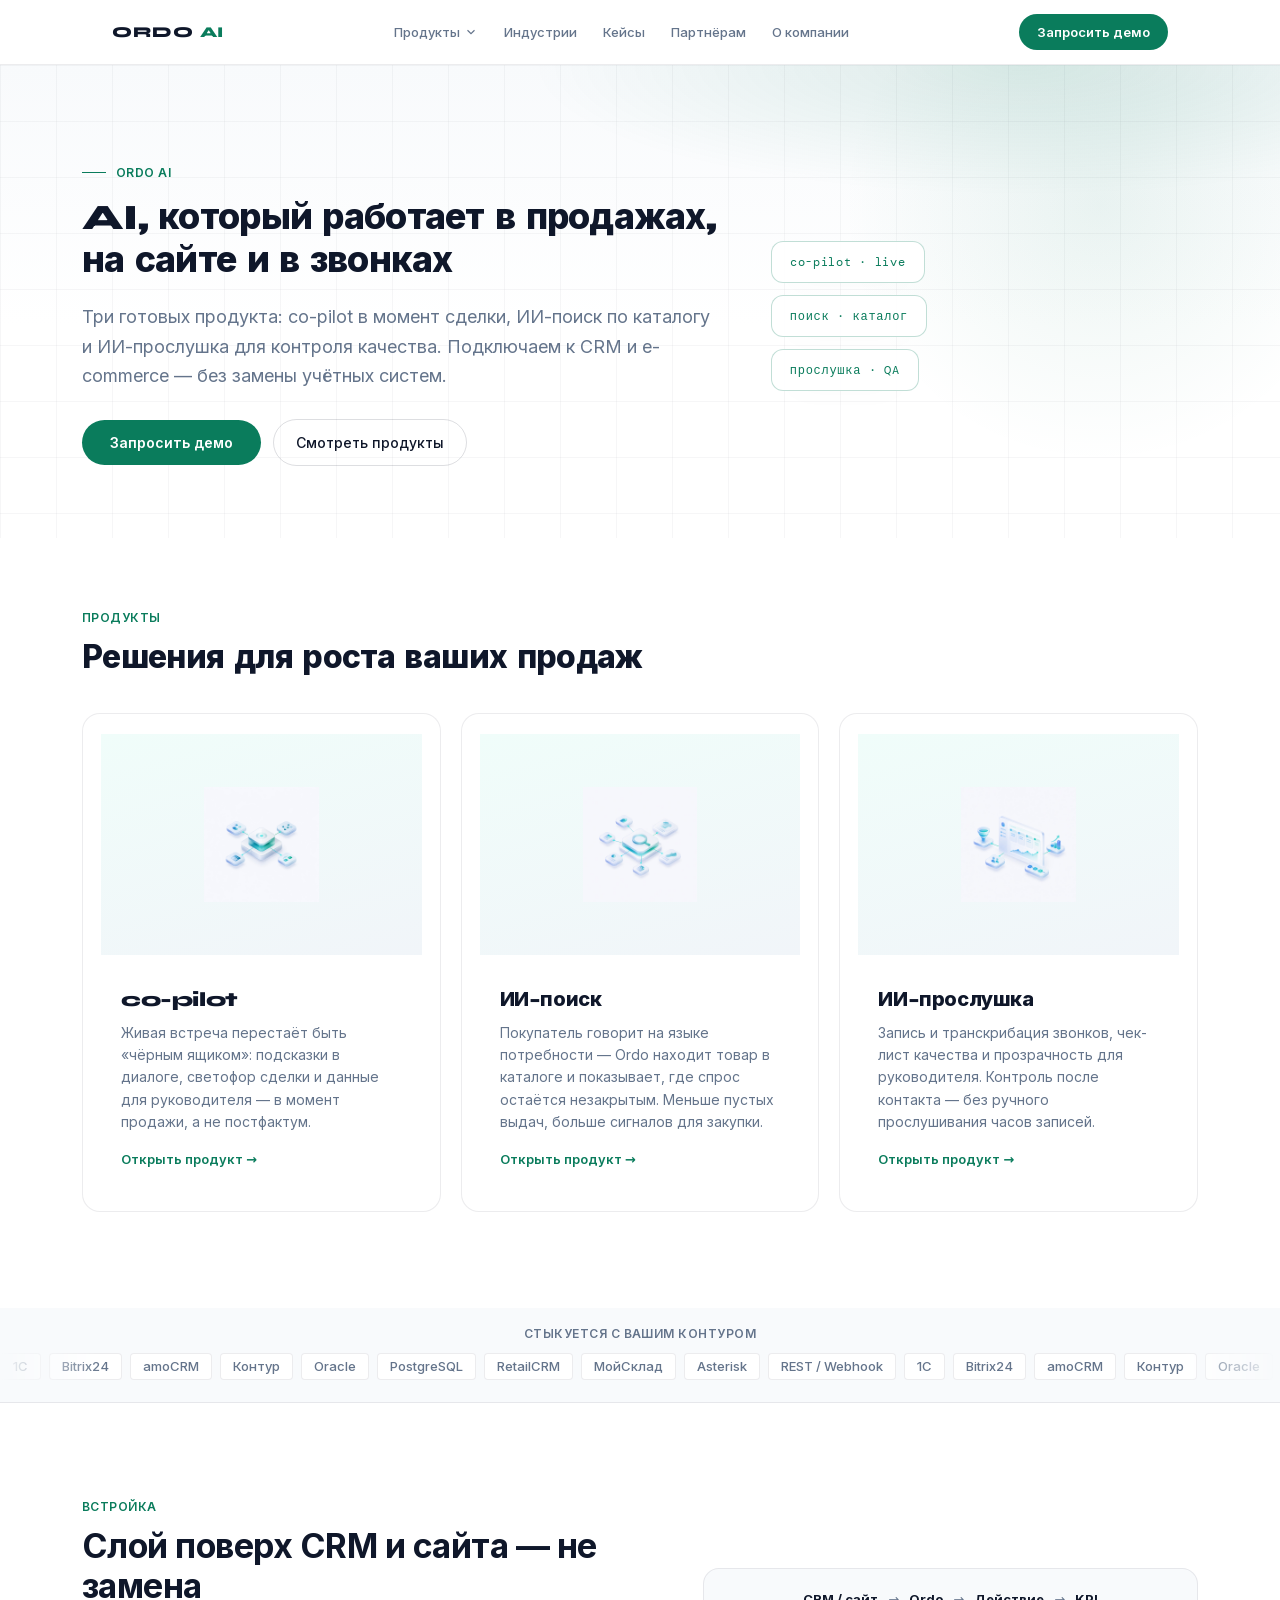
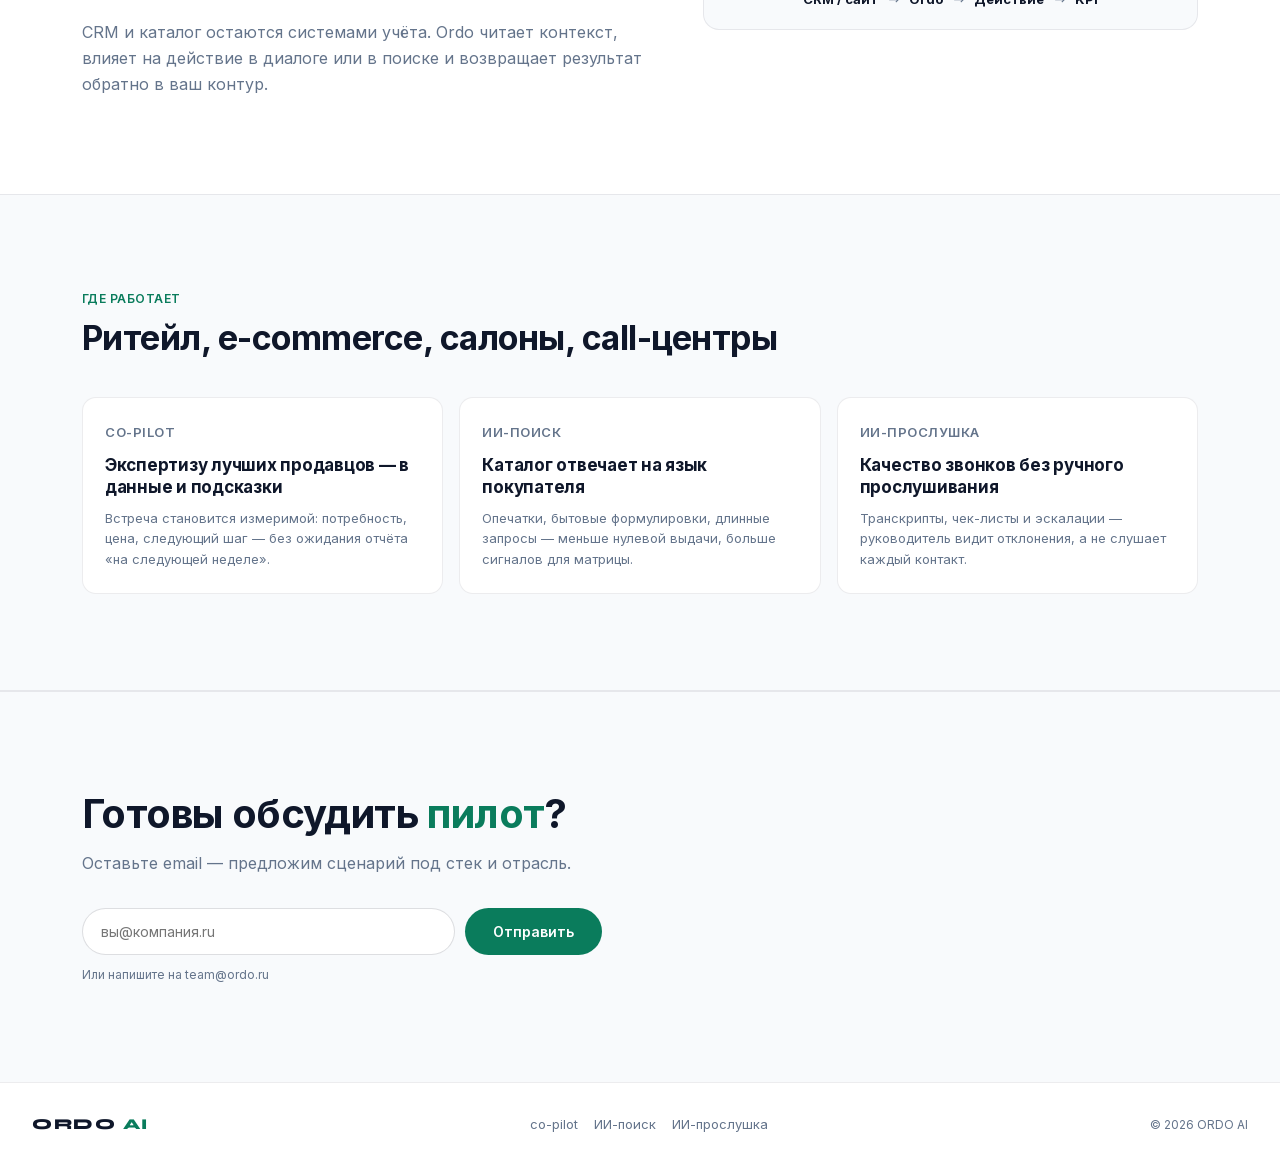
==== commit 357b22e6: "Вернуть 3D-иконки продуктов и убрать Ordo на заказ из меню. Mega и главная снова с conceptual-иллюст" ====
--- a/index.html
+++ b/index.html
@@ -27,11 +27,10 @@
       <div class="ordo-nav-item has-mega">
         <button type="button" class="ordo-nav-trigger" aria-expanded="false" aria-controls="ordo-mega-products">Продукты<svg viewBox="0 0 24 24" fill="none" stroke="currentColor" stroke-width="2" aria-hidden="true"><path d="m6 9 6 6 6-6"/></svg></button>
         <div id="ordo-mega-products" class="ordo-mega" role="region" aria-label="Продукты Ordo">
-          <div class="ordo-mega-grid">
-            <a href="copilot/" class="ordo-mega-card"><span class="ordo-mega-card__visual"><img src="assets/img/products/copilot.png" alt="" width="320" height="220" loading="lazy" decoding="async"/></span><span class="ordo-mega-card__title">co-pilot</span><span class="ordo-mega-card__desc">Подсказки менеджеру в момент сделки</span></a>
-            <a href="search/" class="ordo-mega-card"><span class="ordo-mega-card__visual"><img src="assets/img/products/search.png" alt="" width="320" height="220" loading="lazy" decoding="async"/></span><span class="ordo-mega-card__title">ИИ-поиск</span><span class="ordo-mega-card__desc">Поиск и ассистент по каталогу e-commerce</span></a>
-            <a href="listening/" class="ordo-mega-card"><span class="ordo-mega-card__visual"><img src="assets/img/products/crm-autofill.png" alt="" width="320" height="220" loading="lazy" decoding="async"/></span><span class="ordo-mega-card__title">ИИ-прослушка</span><span class="ordo-mega-card__desc">Транскрибация и контроль качества звонков</span></a>
-            <a href="custom/" class="ordo-mega-card"><span class="ordo-mega-card__visual"><img src="assets/img/products/custom.png" alt="" width="320" height="220" loading="lazy" decoding="async"/></span><span class="ordo-mega-card__title">Ordo на заказ</span><span class="ordo-mega-card__desc">AI под ваш уникальный процесс</span></a>
+                    <div class="ordo-mega-grid">
+            <a href="copilot/" class="ordo-mega-card" data-ordo-sub="copilot"><span class="ordo-mega-card__visual ordo-mega-card__visual--icon"><img src="assets/img/icons/crm.png" alt="" width="80" height="80" loading="lazy" decoding="async"/></span><span class="ordo-mega-card__title">co-pilot</span><span class="ordo-mega-card__desc">Подсказки менеджеру в момент сделки</span></a>
+            <a href="search/" class="ordo-mega-card" data-ordo-sub="search"><span class="ordo-mega-card__visual ordo-mega-card__visual--icon"><img src="assets/img/icons/search.png" alt="" width="80" height="80" loading="lazy" decoding="async"/></span><span class="ordo-mega-card__title">ИИ-поиск</span><span class="ordo-mega-card__desc">Поиск и ассистент по каталогу e-commerce</span></a>
+            <a href="listening/" class="ordo-mega-card" data-ordo-sub="listening"><span class="ordo-mega-card__visual ordo-mega-card__visual--icon"><img src="assets/img/icons/platform.png" alt="" width="80" height="80" loading="lazy" decoding="async"/></span><span class="ordo-mega-card__title">ИИ-прослушка</span><span class="ordo-mega-card__desc">Транскрибация и контроль качества звонков</span></a>
           </div>
         </div>
       </div>
@@ -52,7 +51,6 @@
         <a href="copilot/">co-pilot</a>
         <a href="search/">ИИ-поиск</a>
         <a href="listening/">ИИ-прослушка</a>
-        <a href="custom/">Ordo на заказ</a>
       </div>
     </div>
     <a class="ordo-mobile-link" href="industries/">Индустрии</a>
@@ -93,7 +91,7 @@
       </div>
       <div class="home-products-main__grid">
         <a class="home-product reveal" data-reveal href="copilot/">
-          <div class="home-product__media"><img src="assets/img/products/copilot.png" alt="" loading="lazy" decoding="async"/></div>
+          <div class="home-product__media home-product__media--icon"><img src="assets/img/icons/crm.png" alt="" loading="lazy" decoding="async"/></div>
           <div class="home-product__body">
             <h3>co-pilot</h3>
             <p>Живая встреча перестаёт быть «чёрным ящиком»: подсказки в диалоге, светофор сделки и данные для руководителя — в момент продажи, а не постфактум.</p>
@@ -101,7 +99,7 @@
           </div>
         </a>
         <a class="home-product reveal" data-reveal href="search/">
-          <div class="home-product__media"><img src="assets/img/products/search.png" alt="" loading="lazy" decoding="async"/></div>
+          <div class="home-product__media home-product__media--icon"><img src="assets/img/icons/search.png" alt="" loading="lazy" decoding="async"/></div>
           <div class="home-product__body">
             <h3>ИИ-поиск</h3>
             <p>Покупатель говорит на языке потребности — Ordo находит товар в каталоге и показывает, где спрос остаётся незакрытым. Меньше пустых выдач, больше сигналов для закупки.</p>
@@ -109,7 +107,7 @@
           </div>
         </a>
         <a class="home-product reveal" data-reveal href="listening/">
-          <div class="home-product__media"><img src="assets/img/products/crm-autofill.png" alt="" loading="lazy" decoding="async"/></div>
+          <div class="home-product__media home-product__media--icon"><img src="assets/img/icons/platform.png" alt="" loading="lazy" decoding="async"/></div>
           <div class="home-product__body">
             <h3>ИИ-прослушка</h3>
             <p>Запись и транскрибация звонков, чек-лист качества и прозрачность для руководителя. Контроль после контакта — без ручного прослушивания часов записей.</p>
@@ -186,7 +184,6 @@
           <p>Транскрипты, чек-листы и эскалации — руководитель видит отклонения, а не слушает каждый контакт.</p>
         </a>
       </div>
-      <p class="home-ready__note" style="margin-top:24px;">Нужен нестандартный контур — <a href="custom/" style="color:var(--accent);font-weight:600;">Ordo на заказ</a>.</p>
     </div>
   </section>
 
@@ -210,7 +207,6 @@
     <a href="copilot/">co-pilot</a>
     <a href="search/">ИИ-поиск</a>
     <a href="listening/">ИИ-прослушка</a>
-    <a href="custom/">Ordo на заказ</a>
   </nav>
   <p>© 2026 ORDO AI</p>
 </footer>
--- a/styles/ordo-header.css
+++ b/styles/ordo-header.css
@@ -100,7 +100,7 @@
 }
 .ordo-mega-grid--about { grid-template-columns: 1fr; }
 
-/* Продукты: на всю ширину экрана, 5 карточек в одну строку */
+/* Продукты: на всю ширину экрана, 3 карточки в одну строку */
 @media (min-width: 1024px) {
   #ordo-mega-products.ordo-mega {
     position: fixed;
@@ -129,23 +129,23 @@
   }
   #ordo-mega-products .ordo-mega-grid {
     display: grid;
-    grid-template-columns: repeat(5, minmax(0, 1fr));
-    gap: clamp(10px, 1.2vw, 16px);
-    max-width: 1440px;
+    grid-template-columns: repeat(3, minmax(0, 1fr));
+    gap: clamp(12px, 1.4vw, 20px);
+    max-width: 960px;
     margin: 0 auto;
   }
   #ordo-mega-products .ordo-mega-card {
-    padding: 10px 10px 14px;
+    padding: 12px 12px 16px;
     min-height: 100%;
     background: #fff;
     gap: 10px;
   }
   #ordo-mega-products .ordo-mega-card__title {
+    font-size: 0.875rem;
+  }
+  #ordo-mega-products .ordo-mega-card__desc {
     font-size: 0.8125rem;
-  }
-  #ordo-mega-products .ordo-mega-card__desc {
-    font-size: 0.75rem;
-    line-height: 1.4;
+    line-height: 1.45;
   }
   #ordo-mega-products .ordo-mega-card__visual {
     aspect-ratio: 4 / 3;
--- a/styles/ordo-home.css
+++ b/styles/ordo-home.css
@@ -726,7 +726,7 @@
 .home-product__media {
   aspect-ratio: 16 / 10;
   overflow: hidden;
-  background: var(--off-white);
+  background: linear-gradient(165deg, #f0fdfa 0%, #f1f5f9 100%);
 }
 .home-product__media img {
   width: 100%;
@@ -735,7 +735,21 @@
   display: block;
   transition: transform 0.35s ease;
 }
+.home-product__media--icon {
+  display: flex;
+  align-items: center;
+  justify-content: center;
+  aspect-ratio: 16 / 11;
+}
+.home-product__media--icon img {
+  width: 52%;
+  height: 52%;
+  max-width: 140px;
+  max-height: 140px;
+  object-fit: contain;
+}
 .home-product:hover .home-product__media img { transform: scale(1.04); }
+.home-product:hover .home-product__media--icon img { transform: scale(1.06); }
 .home-product__body {
   padding: 22px 20px 24px;
   display: flex;
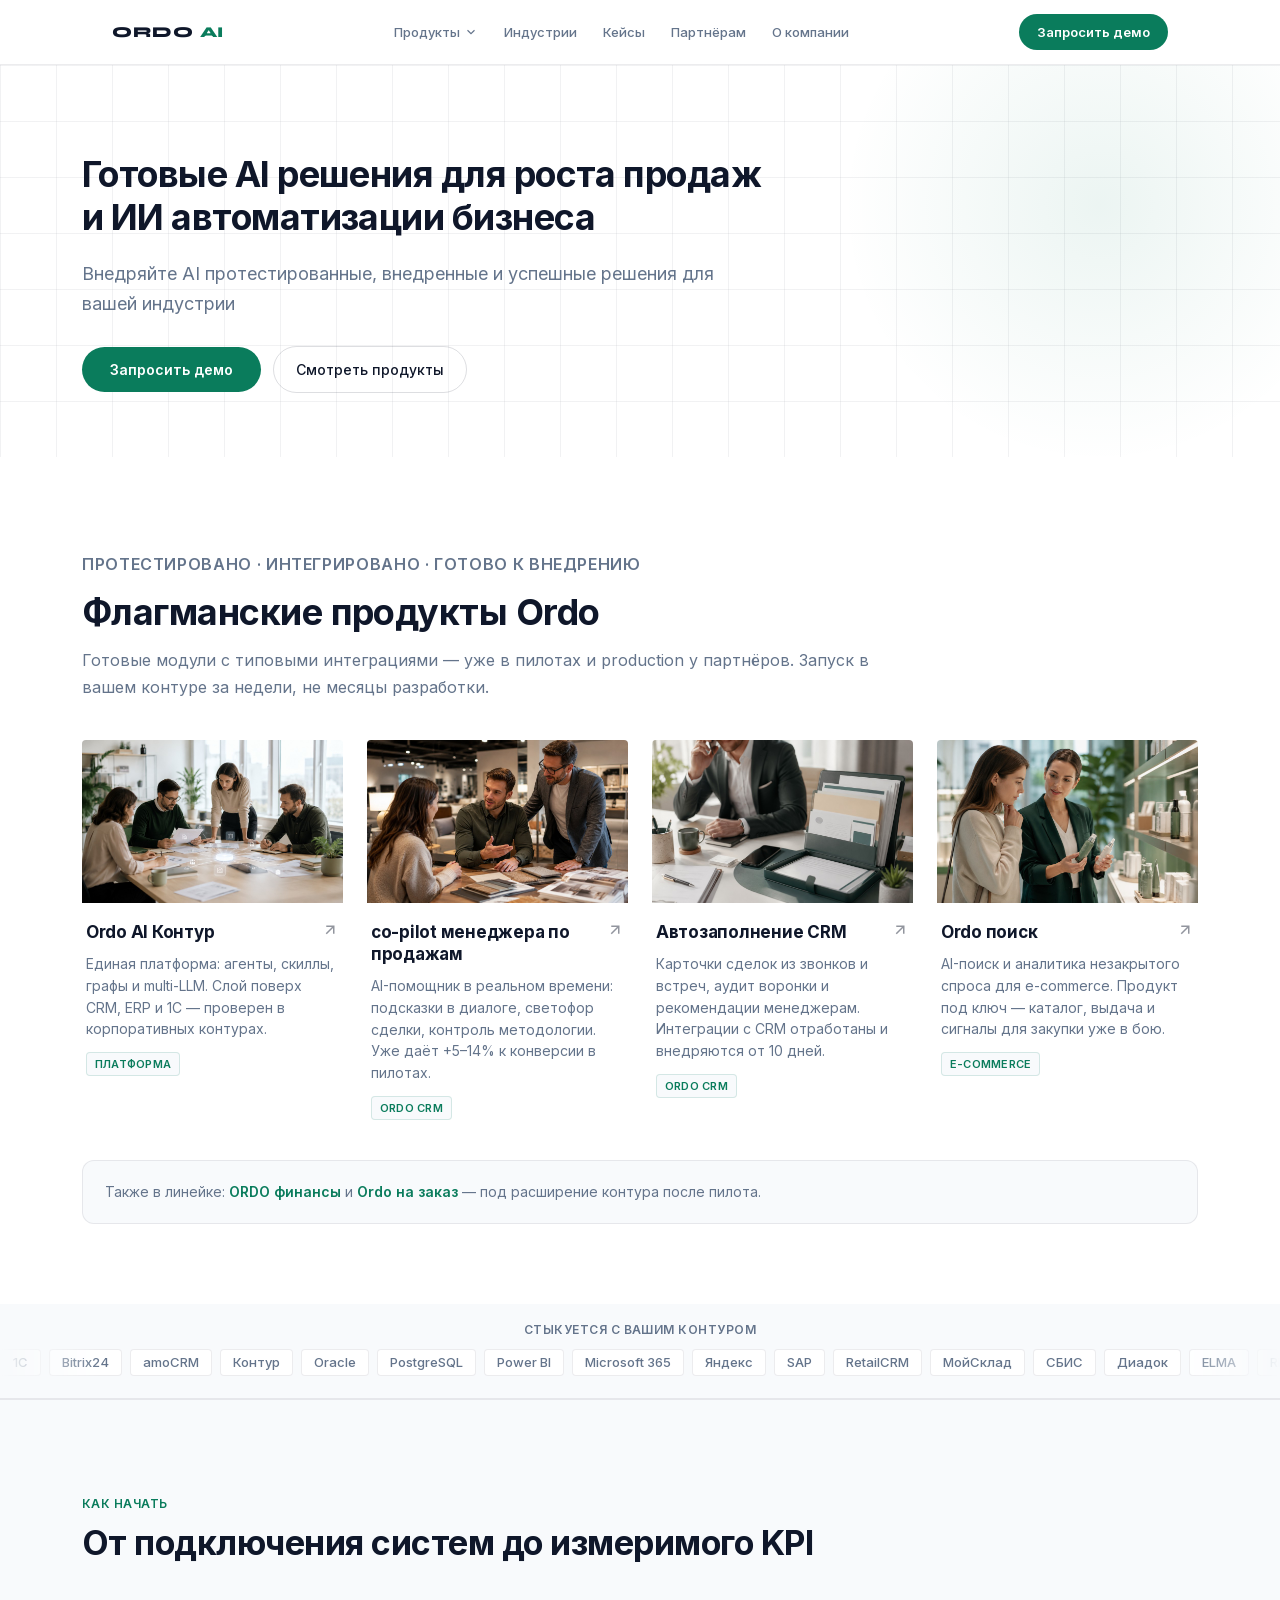
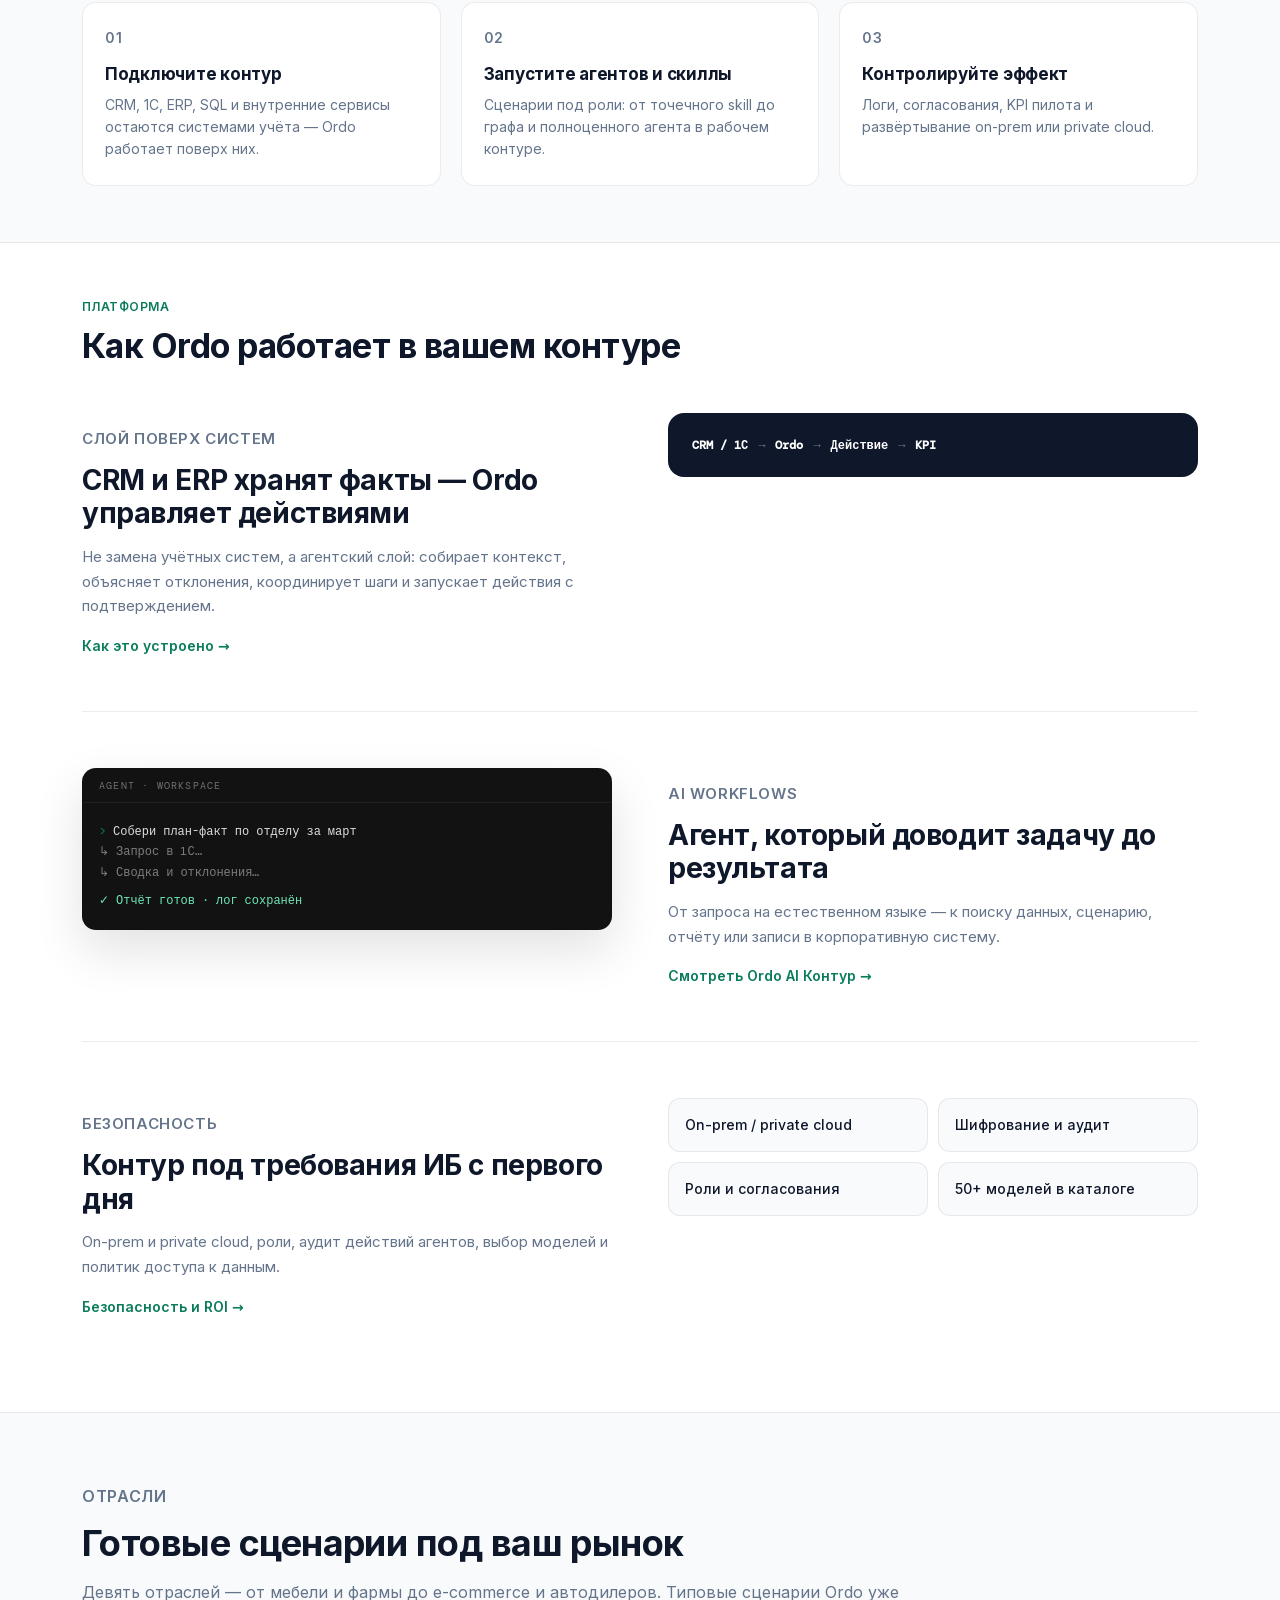
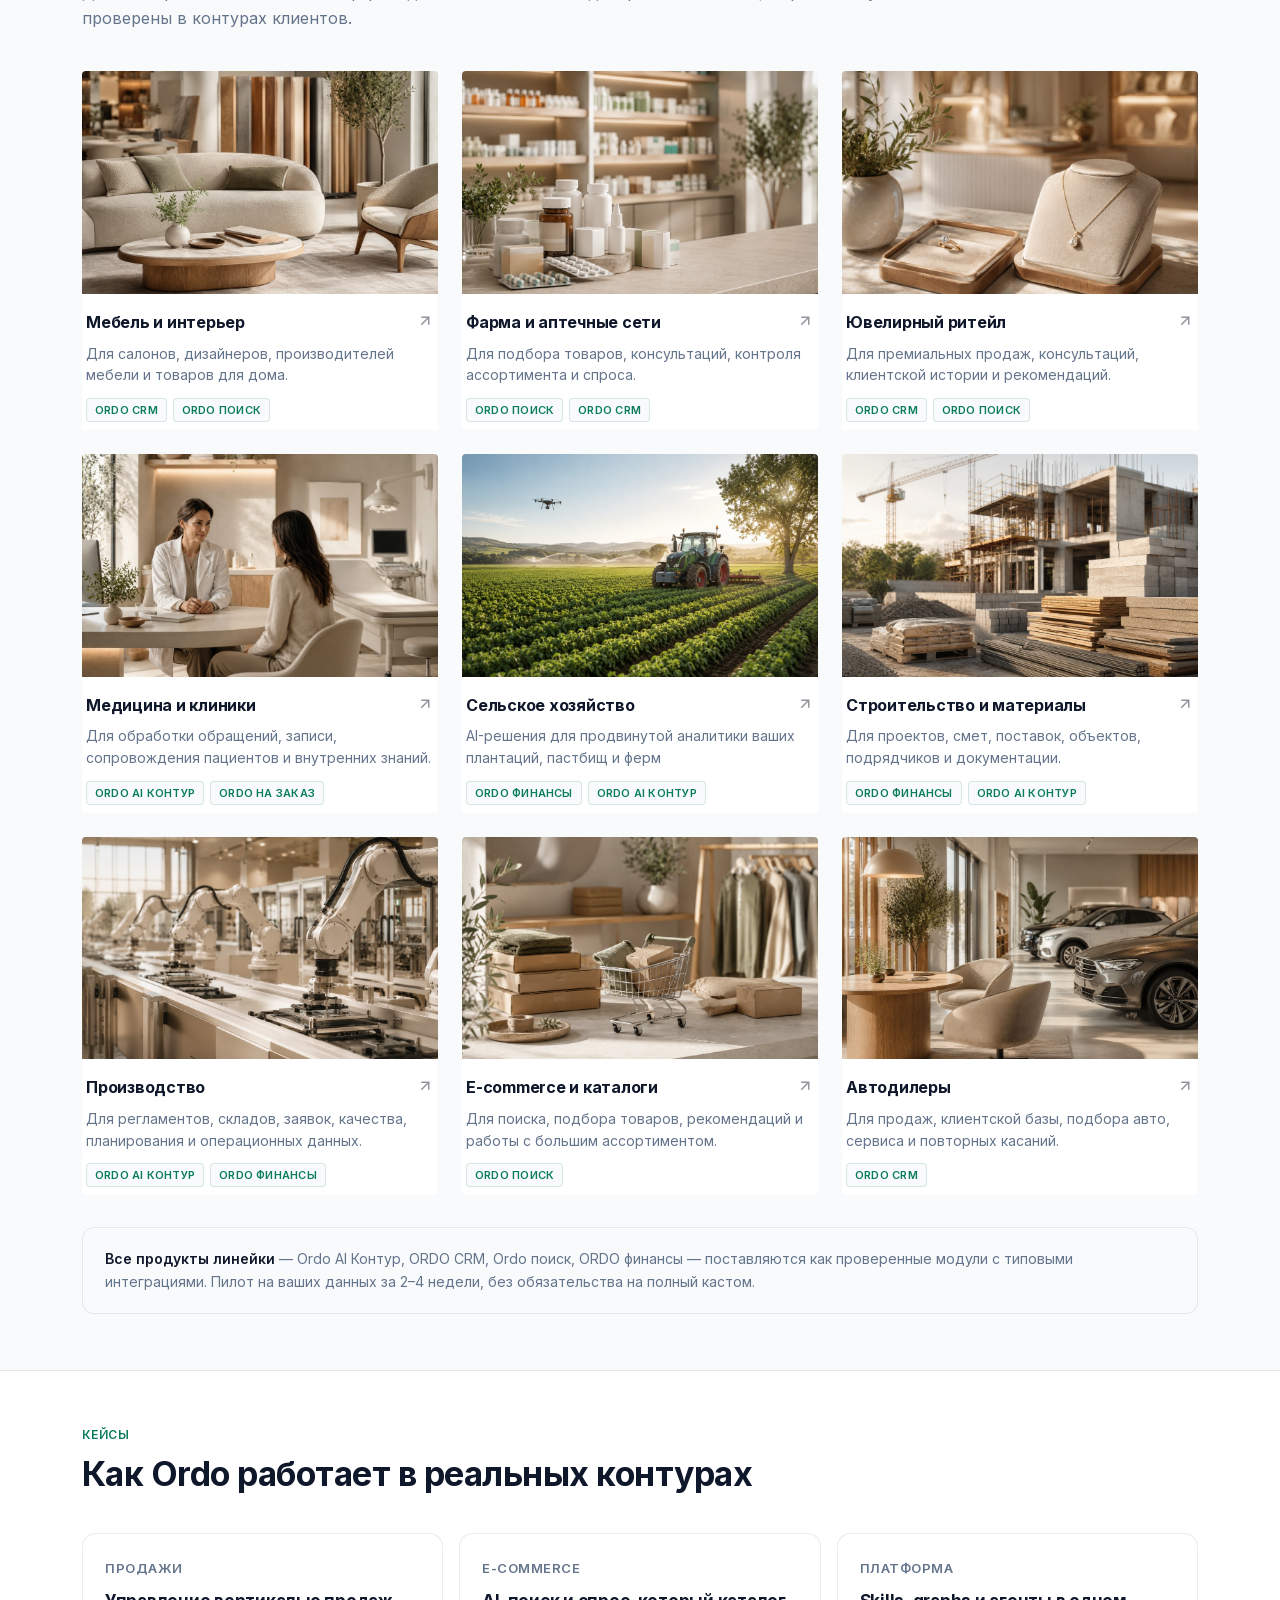
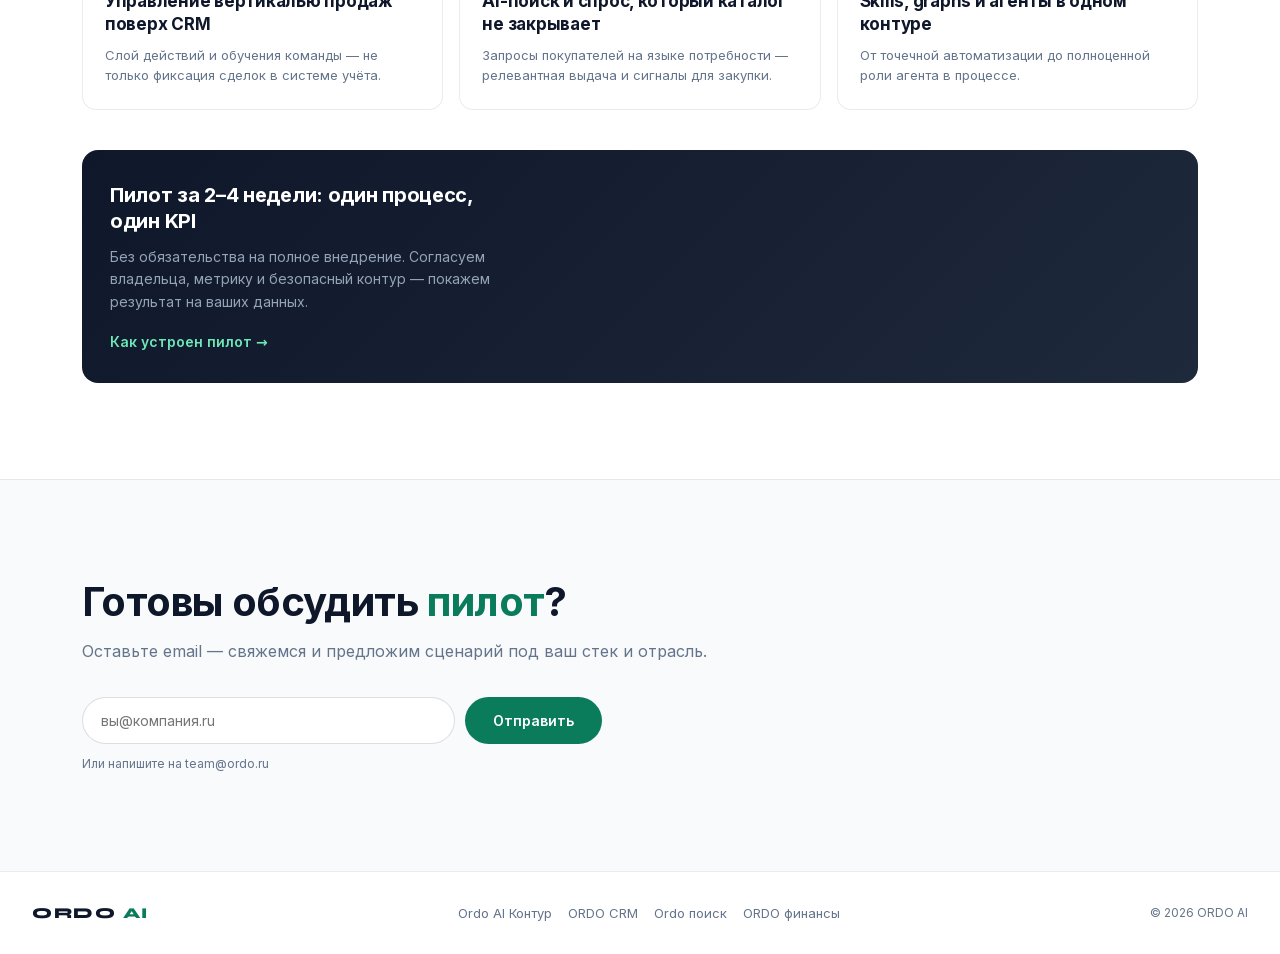
==== commit 44d9ab4e: "Откат главной к рабочей версии до live-hero. Восстановлены index.html, ordo-home.css, шапка и produc" ====
--- a/index.html
+++ b/index.html
@@ -9,8 +9,8 @@
 <link rel="apple-touch-icon" href="apple-touch-icon.png"/>
 <link rel="manifest" href="site.webmanifest"/>
 <meta name="theme-color" content="#0a7c5c"/>
-<title>ORDO AI — co-pilot, ИИ-поиск и ИИ-прослушка</title>
-<meta name="description" content="Ordo AI: co-pilot для менеджеров, ИИ-поиск по каталогу и ИИ-прослушка звонков. Готовые продукты поверх CRM и e-commerce — пилот за недели."/>
+<title>ORDO AI — AI-слой для продаж, финансов и операций</title>
+<meta name="description" content="Ordo — единый AI-контур для бизнеса: Ordo AI Контур, ORDO CRM, Ordo поиск, ORDO финансы. On-prem, интеграции с CRM и 1С."/>
 <link rel="preconnect" href="https://fonts.googleapis.com"/>
 <link rel="preconnect" href="https://fonts.gstatic.com" crossorigin/>
 <link href="https://fonts.googleapis.com/css2?family=Syne:wght@400;700;800&family=DM+Mono:wght@400;500&display=swap" rel="stylesheet"/>
@@ -28,11 +28,12 @@
         <button type="button" class="ordo-nav-trigger" aria-expanded="false" aria-controls="ordo-mega-products">Продукты<svg viewBox="0 0 24 24" fill="none" stroke="currentColor" stroke-width="2" aria-hidden="true"><path d="m6 9 6 6 6-6"/></svg></button>
         <div id="ordo-mega-products" class="ordo-mega" role="region" aria-label="Продукты Ordo">
                     <div class="ordo-mega-grid">
-            <a href="copilot/" class="ordo-mega-card" data-ordo-sub="copilot"><span class="ordo-mega-card__visual ordo-mega-card__visual--icon"><img src="assets/img/icons/crm.png" alt="" width="80" height="80" loading="lazy" decoding="async"/></span><span class="ordo-mega-card__title">co-pilot</span><span class="ordo-mega-card__desc">Подсказки менеджеру в момент сделки</span></a>
-            <a href="search/" class="ordo-mega-card" data-ordo-sub="search"><span class="ordo-mega-card__visual ordo-mega-card__visual--icon"><img src="assets/img/icons/search.png" alt="" width="80" height="80" loading="lazy" decoding="async"/></span><span class="ordo-mega-card__title">ИИ-поиск</span><span class="ordo-mega-card__desc">Поиск и ассистент по каталогу e-commerce</span></a>
-            <a href="listening/" class="ordo-mega-card" data-ordo-sub="listening"><span class="ordo-mega-card__visual ordo-mega-card__visual--icon"><img src="assets/img/icons/platform.png" alt="" width="80" height="80" loading="lazy" decoding="async"/></span><span class="ordo-mega-card__title">ИИ-прослушка</span><span class="ordo-mega-card__desc">Транскрибация и контроль качества звонков</span></a>
-          </div>
-        </div>
+            <a href="platform/" class="ordo-mega-card"><span class="ordo-mega-card__visual"><img src="assets/img/icons/platform.png" alt="" width="320" height="220" loading="lazy" decoding="async"/></span><span class="ordo-mega-card__title">Ordo AI Контур</span><span class="ordo-mega-card__desc">Единая платформа для AI-трансформации вашей компании</span></a>
+            <a href="sales/" class="ordo-mega-card"><span class="ordo-mega-card__visual"><img src="assets/img/products/crm.png" alt="" width="320" height="220" loading="lazy" decoding="async"/></span><span class="ordo-mega-card__title">ORDO CRM — решения по продажам</span><span class="ordo-mega-card__desc">Система практических решений для роста выручки</span></a>
+            <a href="search/" class="ordo-mega-card"><span class="ordo-mega-card__visual"><img src="assets/img/icons/search.png" alt="" width="320" height="220" loading="lazy" decoding="async"/></span><span class="ordo-mega-card__title">Ordo поиск</span><span class="ordo-mega-card__desc">AI-поиск и ассистент для e-commerce и каталогов</span></a>
+            <a href="finance/" class="ordo-mega-card"><span class="ordo-mega-card__visual"><img src="assets/img/products/finance.png" alt="" width="320" height="220" loading="lazy" decoding="async"/></span><span class="ordo-mega-card__title">ORDO финансы</span><span class="ordo-mega-card__desc">Решения для автоматизации управленческого учёта и глубокой аналитики</span></a>
+            <a href="custom/" class="ordo-mega-card"><span class="ordo-mega-card__visual"><img src="assets/img/products/custom.png" alt="" width="320" height="220" loading="lazy" decoding="async"/></span><span class="ordo-mega-card__title">Ordo на заказ</span><span class="ordo-mega-card__desc">Разработка AI решений для вашего уникального кейса</span></a>
+          </div></div>
       </div>
       <a class="ordo-nav-link" href="industries/">Индустрии</a>
       <a class="ordo-nav-link" href="cases/">Кейсы</a>
@@ -42,17 +43,19 @@
     <div class="ordo-header__actions">
       <a class="ordo-cta" href="about/#contact" data-ordo-scroll-contact>Запросить демо</a>
       <button type="button" class="ordo-burger" aria-label="Открыть меню" aria-expanded="false" aria-controls="ordo-mobile-nav"><svg width="20" height="20" viewBox="0 0 24 24" fill="none" stroke="currentColor" stroke-width="2" aria-hidden="true"><path d="M4 6h16M4 12h16M4 18h16"/></svg></button>
-    </div>
+              </div>
   </div>
   <nav class="ordo-mobile" id="ordo-mobile-nav" aria-label="Мобильное меню">
     <div class="ordo-mobile-group">
       <button type="button" class="ordo-mobile-trigger" aria-expanded="false">Продукты<svg viewBox="0 0 24 24" fill="none" stroke="currentColor" stroke-width="2"><path d="m6 9 6 6 6-6"/></svg></button>
       <div class="ordo-mobile-panel">
-        <a href="copilot/">co-pilot</a>
-        <a href="search/">ИИ-поиск</a>
-        <a href="listening/">ИИ-прослушка</a>
-      </div>
-    </div>
+        <a href="platform/">Ordo AI Контур</a>
+        <a href="sales/">ORDO CRM</a>
+        <a href="search/">Ordo поиск</a>
+        <a href="finance/">ORDO финансы</a>
+        <a href="custom/">Ordo на заказ</a>
+            </div>
+          </div>
     <a class="ordo-mobile-link" href="industries/">Индустрии</a>
     <a class="ordo-mobile-link" href="cases/">Кейсы</a>
     <a class="ordo-mobile-link" href="partners/">Партнёрам</a>
@@ -63,60 +66,66 @@
 <div class="ordo-backdrop" aria-hidden="true"></div>
 
 <main>
-  <section class="home-hero home-hero--live" id="top">
+  <section class="home-hero" id="top">
     <div class="home-hero__glow" aria-hidden="true"></div>
-    <div class="home-wrap home-hero__grid">
-      <div class="home-hero__copy reveal" data-reveal>
-        <p class="home-kicker">ORDO AI</p>
-        <h1 class="home-hero__title">AI, который работает в продажах, на сайте и в звонках</h1>
-        <p class="home-lead">Три готовых продукта: co-pilot в момент сделки, ИИ-поиск по каталогу и ИИ-прослушка для контроля качества. Подключаем к CRM и e-commerce — без замены учётных систем.</p>
-        <div class="home-hero__cta">
-          <a class="btn-primary" href="about/#contact">Запросить демо</a>
-          <a class="btn-ghost" href="#products">Смотреть продукты</a>
-        </div>
-      </div>
-      <div class="home-hero__stack reveal" data-reveal aria-hidden="true">
-        <div class="home-hero__chip">co-pilot · live</div>
-        <div class="home-hero__chip home-hero__chip--delay">поиск · каталог</div>
-        <div class="home-hero__chip home-hero__chip--delay2">прослушка · QA</div>
+    <div class="home-wrap">
+      <h1 class="home-hero__title">
+        <span class="home-hero__title-line">Готовые AI решения для роста продаж</span>
+        <span class="home-hero__title-line">и ИИ автоматизации бизнеса</span>
+      </h1>
+      <p class="home-lead">Внедряйте AI протестированные, внедренные и успешные решения для вашей индустрии</p>
+      <div class="home-hero__cta">
+        <a class="btn-primary" href="about/#contact">Запросить демо</a>
+        <a class="btn-ghost" href="#products">Смотреть продукты</a>
       </div>
     </div>
   </section>
-
-  <section class="home-products-main" id="products" aria-labelledby="products-heading">
-    <div class="home-wrap">
-      <div class="home-products-main__head reveal" data-reveal>
-        <p class="home-section__label">Продукты</p>
-        <h2 id="products-heading">Решения для роста ваших продаж</h2>
-      </div>
-      <div class="home-products-main__grid">
-        <a class="home-product reveal" data-reveal href="copilot/">
-          <div class="home-product__media home-product__media--icon"><img src="assets/img/icons/crm.png" alt="" loading="lazy" decoding="async"/></div>
-          <div class="home-product__body">
-            <h3>co-pilot</h3>
-            <p>Живая встреча перестаёт быть «чёрным ящиком»: подсказки в диалоге, светофор сделки и данные для руководителя — в момент продажи, а не постфактум.</p>
-            <span class="home-product__cta">Открыть продукт →</span>
-          </div>
-        </a>
-        <a class="home-product reveal" data-reveal href="search/">
-          <div class="home-product__media home-product__media--icon"><img src="assets/img/icons/search.png" alt="" loading="lazy" decoding="async"/></div>
-          <div class="home-product__body">
-            <h3>ИИ-поиск</h3>
-            <p>Покупатель говорит на языке потребности — Ordo находит товар в каталоге и показывает, где спрос остаётся незакрытым. Меньше пустых выдач, больше сигналов для закупки.</p>
-            <span class="home-product__cta">Открыть продукт →</span>
-          </div>
-        </a>
-        <a class="home-product reveal" data-reveal href="listening/">
-          <div class="home-product__media home-product__media--icon"><img src="assets/img/icons/platform.png" alt="" loading="lazy" decoding="async"/></div>
-          <div class="home-product__body">
-            <h3>ИИ-прослушка</h3>
-            <p>Запись и транскрибация звонков, чек-лист качества и прозрачность для руководителя. Контроль после контакта — без ручного прослушивания часов записей.</p>
-            <span class="home-product__cta">Открыть продукт →</span>
-          </div>
-        </a>
-      </div>
-    </div>
-  </section>
+  <section class="home-ready" id="products" aria-labelledby="products-heading">
+    <div class="home-wrap">
+      <div class="home-ready__head">
+        <p class="home-ready__badge">Протестировано · интегрировано · готово к внедрению</p>
+        <h2 id="products-heading">Флагманские продукты Ordo</h2>
+        <p>Готовые модули с типовыми интеграциями — уже в пилотах и production у партнёров. Запуск в вашем контуре за недели, не месяцы разработки.</p>
+      </div>
+      <div class="home-ready__grid home-ready__grid--star">
+        <a class="home-ready-card" href="platform/">
+          <div class="home-ready-card__img"><img src="assets/img/products/platform.png" alt="Ordo AI Контур" loading="lazy" decoding="async"/></div>
+          <div class="home-ready-card__body">
+            <div class="home-ready-card__title-row"><span class="home-ready-card__title">Ordo AI Контур</span><svg class="home-ready-card__arrow" viewBox="0 0 24 24" fill="none" stroke="currentColor" stroke-width="2" aria-hidden="true"><path d="M7 17 17 7M7 7h10v10"/></svg></div>
+            <p class="home-ready-card__desc">Единая платформа: агенты, скиллы, графы и multi-LLM. Слой поверх CRM, ERP и 1С — проверен в корпоративных контурах.</p>
+            <div class="home-ready-card__products"><span class="home-ready-card__tag">Платформа</span></div>
+          </div>
+        </a>
+        <a class="home-ready-card" href="sales/#medium">
+          <div class="home-ready-card__img"><img src="assets/img/products/copilot.png" alt="co-pilot менеджера по продажам" loading="lazy" decoding="async"/></div>
+          <div class="home-ready-card__body">
+            <div class="home-ready-card__title-row"><span class="home-ready-card__title">co-pilot менеджера по продажам</span><svg class="home-ready-card__arrow" viewBox="0 0 24 24" fill="none" stroke="currentColor" stroke-width="2" aria-hidden="true"><path d="M7 17 17 7M7 7h10v10"/></svg></div>
+            <p class="home-ready-card__desc">AI-помощник в реальном времени: подсказки в диалоге, светофор сделки, контроль методологии. Уже даёт +5–14% к конверсии в пилотах.</p>
+            <div class="home-ready-card__products"><span class="home-ready-card__tag">ORDO CRM</span></div>
+          </div>
+        </a>
+        <a class="home-ready-card" href="sales/#medium">
+          <div class="home-ready-card__img"><img src="assets/img/products/crm-autofill.png" alt="Автозаполнение CRM" loading="lazy" decoding="async"/></div>
+          <div class="home-ready-card__body">
+            <div class="home-ready-card__title-row"><span class="home-ready-card__title">Автозаполнение CRM</span><svg class="home-ready-card__arrow" viewBox="0 0 24 24" fill="none" stroke="currentColor" stroke-width="2" aria-hidden="true"><path d="M7 17 17 7M7 7h10v10"/></svg></div>
+            <p class="home-ready-card__desc">Карточки сделок из звонков и встреч, аудит воронки и рекомендации менеджерам. Интеграции с CRM отработаны и внедряются от 10 дней.</p>
+            <div class="home-ready-card__products"><span class="home-ready-card__tag">ORDO CRM</span></div>
+          </div>
+        </a>
+        <a class="home-ready-card" href="search/">
+          <div class="home-ready-card__img"><img src="assets/img/products/search.png" alt="Ordo поиск" loading="lazy" decoding="async"/></div>
+          <div class="home-ready-card__body">
+            <div class="home-ready-card__title-row"><span class="home-ready-card__title">Ordo поиск</span><svg class="home-ready-card__arrow" viewBox="0 0 24 24" fill="none" stroke="currentColor" stroke-width="2" aria-hidden="true"><path d="M7 17 17 7M7 7h10v10"/></svg></div>
+            <p class="home-ready-card__desc">AI-поиск и аналитика незакрытого спроса для e-commerce. Продукт под ключ — каталог, выдача и сигналы для закупки уже в бою.</p>
+            <div class="home-ready-card__products"><span class="home-ready-card__tag">E-commerce</span></div>
+          </div>
+        </a>
+      </div>
+      <p class="home-ready__note">Также в линейке: <a href="finance/" style="color:var(--accent);font-weight:600;">ORDO финансы</a> и <a href="custom/" style="color:var(--accent);font-weight:600;">Ordo на заказ</a> — под расширение контура после пилота.</p>
+  </div>
+</section>
+
+  
 
   <section class="home-logos" aria-label="Интеграции">
     <p class="home-logos__label">Стыкуется с вашим контуром</p>
@@ -129,9 +138,15 @@
           <span class="home-integrations-ticker__tag">Контур</span>
           <span class="home-integrations-ticker__tag">Oracle</span>
           <span class="home-integrations-ticker__tag">PostgreSQL</span>
+          <span class="home-integrations-ticker__tag">Power BI</span>
+          <span class="home-integrations-ticker__tag">Microsoft 365</span>
+          <span class="home-integrations-ticker__tag">Яндекс</span>
+          <span class="home-integrations-ticker__tag">SAP</span>
           <span class="home-integrations-ticker__tag">RetailCRM</span>
           <span class="home-integrations-ticker__tag">МойСклад</span>
-          <span class="home-integrations-ticker__tag">Asterisk</span>
+          <span class="home-integrations-ticker__tag">СБИС</span>
+          <span class="home-integrations-ticker__tag">Диадок</span>
+          <span class="home-integrations-ticker__tag">ELMA</span>
           <span class="home-integrations-ticker__tag">REST / Webhook</span>
         </div>
         <div class="home-integrations-ticker__group" aria-hidden="true">
@@ -141,48 +156,214 @@
           <span class="home-integrations-ticker__tag">Контур</span>
           <span class="home-integrations-ticker__tag">Oracle</span>
           <span class="home-integrations-ticker__tag">PostgreSQL</span>
+          <span class="home-integrations-ticker__tag">Power BI</span>
+          <span class="home-integrations-ticker__tag">Microsoft 365</span>
+          <span class="home-integrations-ticker__tag">Яндекс</span>
+          <span class="home-integrations-ticker__tag">SAP</span>
           <span class="home-integrations-ticker__tag">RetailCRM</span>
           <span class="home-integrations-ticker__tag">МойСклад</span>
-          <span class="home-integrations-ticker__tag">Asterisk</span>
+          <span class="home-integrations-ticker__tag">СБИС</span>
+          <span class="home-integrations-ticker__tag">Диадок</span>
+          <span class="home-integrations-ticker__tag">ELMA</span>
           <span class="home-integrations-ticker__tag">REST / Webhook</span>
         </div>
       </div>
     </div>
   </section>
 
-  <section class="home-section home-fit" id="fit">
-    <div class="home-wrap home-fit__inner reveal" data-reveal>
-      <div>
-        <p class="home-section__label">Встройка</p>
-        <h2>Слой поверх CRM и сайта — не замена</h2>
-        <p class="home-section__lead">CRM и каталог остаются системами учёта. Ordo читает контекст, влияет на действие в диалоге или в поиске и возвращает результат обратно в ваш контур.</p>
-      </div>
-      <div class="home-fit__flow" aria-hidden="true">
-        <strong>CRM / сайт</strong><span>→</span><strong>Ordo</strong><span>→</span><strong>Действие</strong><span>→</span><strong>KPI</strong>
-      </div>
+  
+
+  <section class="home-section home-section--alt">
+    <div class="home-wrap">
+      <p class="home-section__label">Как начать</p>
+      <h2>От подключения систем до измеримого KPI</h2>
+      <div class="home-steps">
+        <article class="home-step">
+          <p class="home-step__num">01</p>
+          <h3>Подключите контур</h3>
+          <p>CRM, 1С, ERP, SQL и внутренние сервисы остаются системами учёта — Ordo работает поверх них.</p>
+        </article>
+        <article class="home-step">
+          <p class="home-step__num">02</p>
+          <h3>Запустите агентов и скиллы</h3>
+          <p>Сценарии под роли: от точечного skill до графа и полноценного агента в рабочем контуре.</p>
+        </article>
+        <article class="home-step">
+          <p class="home-step__num">03</p>
+          <h3>Контролируйте эффект</h3>
+          <p>Логи, согласования, KPI пилота и развёртывание on-prem или private cloud.</p>
+        </article>
+    </div>
+  </div>
+</section>
+
+  <section class="home-section home-section--platform">
+    <div class="home-wrap">
+      <p class="home-section__label">Платформа</p>
+      <h2>Как Ordo работает в вашем контуре</h2>
+      <div class="home-band">
+      <div class="home-band__copy">
+        <p class="home-band__tag">Слой поверх систем</p>
+        <h3>CRM и ERP хранят факты — Ordo управляет действиями</h3>
+        <p>Не замена учётных систем, а агентский слой: собирает контекст, объясняет отклонения, координирует шаги и запускает действия с подтверждением.</p>
+        <a class="home-band__link" href="platform/#problem">Как это устроено →</a>
+        </div>
+      <div class="home-band__visual">
+        <div class="home-flow" aria-hidden="true">
+          <strong>CRM / 1С</strong><span>→</span><strong>Ordo</strong><span>→</span><strong>Действие</strong><span>→</span><strong>KPI</strong>
+        </div>
+      </div>
+    </div>
+
+    <div class="home-band home-band--reverse">
+      <div class="home-band__copy">
+        <p class="home-band__tag">AI Workflows</p>
+        <h3>Агент, который доводит задачу до результата</h3>
+        <p>От запроса на естественном языке — к поиску данных, сценарию, отчёту или записи в корпоративную систему.</p>
+        <a class="home-band__link" href="platform/">Смотреть Ordo AI Контур →</a>
+        </div>
+      <div class="home-band__visual">
+        <div class="home-terminal">
+          <div class="home-terminal__bar">Agent · workspace</div>
+          <div class="home-terminal__body">
+            <span class="home-terminal__prompt">&gt; </span>Собери план-факт по отделу за март<br/>
+            <span class="home-terminal__dim">↳ Запрос в 1С…</span><br/>
+            <span class="home-terminal__dim">↳ Сводка и отклонения…</span><br/>
+            <span class="home-terminal__ok">✓ Отчёт готов · лог сохранён</span>
+        </div>
+        </div>
+      </div>
+    </div>
+
+    <div class="home-band">
+      <div class="home-band__copy">
+        <p class="home-band__tag">Безопасность</p>
+        <h3>Контур под требования ИБ с первого дня</h3>
+        <p>On-prem и private cloud, роли, аудит действий агентов, выбор моделей и политик доступа к данным.</p>
+        <a class="home-band__link" href="platform/#security-roi">Безопасность и ROI →</a>
+        </div>
+      <div class="home-band__visual">
+        <div class="home-security">
+          <div>On-prem / private cloud</div>
+          <div>Шифрование и аудит</div>
+          <div>Роли и согласования</div>
+          <div>50+ моделей в каталоге</div>
+        </div>
+      </div>
+    </div>
+  </div>
+</section>
+
+  <section class="home-ready home-section--alt" id="industries" aria-labelledby="industries-heading">
+    <div class="home-wrap">
+      <div class="home-ready__head">
+        <p class="home-ready__badge">Отрасли</p>
+        <h2 id="industries-heading">Готовые сценарии под ваш рынок</h2>
+        <p>Девять отраслей — от мебели и фармы до e-commerce и автодилеров. Типовые сценарии Ordo уже проверены в контурах клиентов.</p>
+      </div>
+      <div class="home-ready__grid home-ready__grid--industries">
+        <a class="home-ready-card" href="sales/">
+          <div class="home-ready-card__img"><img src="assets/img/industries/furniture.png" alt="Мебель и интерьер" loading="lazy" decoding="async"/></div>
+          <div class="home-ready-card__body">
+            <div class="home-ready-card__title-row"><span class="home-ready-card__title">Мебель и интерьер</span><svg class="home-ready-card__arrow" viewBox="0 0 24 24" fill="none" stroke="currentColor" stroke-width="2" aria-hidden="true"><path d="M7 17 17 7M7 7h10v10"/></svg></div>
+            <p class="home-ready-card__desc">Для салонов, дизайнеров, производителей мебели и товаров для дома.</p>
+            <div class="home-ready-card__products"><span class="home-ready-card__tag">ORDO CRM</span><span class="home-ready-card__tag">Ordo поиск</span></div>
+          </div>
+        </a>
+        <a class="home-ready-card" href="custom/">
+          <div class="home-ready-card__img"><img src="assets/img/industries/pharma.png" alt="Фарма и аптечные сети" loading="lazy" decoding="async"/></div>
+          <div class="home-ready-card__body">
+            <div class="home-ready-card__title-row"><span class="home-ready-card__title">Фарма и аптечные сети</span><svg class="home-ready-card__arrow" viewBox="0 0 24 24" fill="none" stroke="currentColor" stroke-width="2" aria-hidden="true"><path d="M7 17 17 7M7 7h10v10"/></svg></div>
+            <p class="home-ready-card__desc">Для подбора товаров, консультаций, контроля ассортимента и спроса.</p>
+            <div class="home-ready-card__products"><span class="home-ready-card__tag">Ordo поиск</span><span class="home-ready-card__tag">ORDO CRM</span></div>
+          </div>
+        </a>
+        <a class="home-ready-card" href="sales/">
+          <div class="home-ready-card__img"><img src="assets/img/industries/jewelry.png" alt="Ювелирный ритейл" loading="lazy" decoding="async"/></div>
+          <div class="home-ready-card__body">
+            <div class="home-ready-card__title-row"><span class="home-ready-card__title">Ювелирный ритейл</span><svg class="home-ready-card__arrow" viewBox="0 0 24 24" fill="none" stroke="currentColor" stroke-width="2" aria-hidden="true"><path d="M7 17 17 7M7 7h10v10"/></svg></div>
+            <p class="home-ready-card__desc">Для премиальных продаж, консультаций, клиентской истории и рекомендаций.</p>
+            <div class="home-ready-card__products"><span class="home-ready-card__tag">ORDO CRM</span><span class="home-ready-card__tag">Ordo поиск</span></div>
+          </div>
+        </a>
+        <a class="home-ready-card" href="custom/">
+          <div class="home-ready-card__img"><img src="assets/img/industries/medicine.png" alt="Медицина и клиники" loading="lazy" decoding="async"/></div>
+          <div class="home-ready-card__body">
+            <div class="home-ready-card__title-row"><span class="home-ready-card__title">Медицина и клиники</span><svg class="home-ready-card__arrow" viewBox="0 0 24 24" fill="none" stroke="currentColor" stroke-width="2" aria-hidden="true"><path d="M7 17 17 7M7 7h10v10"/></svg></div>
+            <p class="home-ready-card__desc">Для обработки обращений, записи, сопровождения пациентов и внутренних знаний.</p>
+            <div class="home-ready-card__products"><span class="home-ready-card__tag">Ordo AI Контур</span><span class="home-ready-card__tag">Ordo на заказ</span></div>
+          </div>
+        </a>
+        <a class="home-ready-card" href="finance/">
+          <div class="home-ready-card__img"><img src="assets/img/industries/agriculture.png" alt="Сельское хозяйство" loading="lazy" decoding="async"/></div>
+          <div class="home-ready-card__body">
+            <div class="home-ready-card__title-row"><span class="home-ready-card__title">Сельское хозяйство</span><svg class="home-ready-card__arrow" viewBox="0 0 24 24" fill="none" stroke="currentColor" stroke-width="2" aria-hidden="true"><path d="M7 17 17 7M7 7h10v10"/></svg></div>
+            <p class="home-ready-card__desc">AI-решения для продвинутой аналитики ваших плантаций, пастбищ и ферм</p>
+            <div class="home-ready-card__products"><span class="home-ready-card__tag">ORDO финансы</span><span class="home-ready-card__tag">Ordo AI Контур</span></div>
+          </div>
+        </a>
+        <a class="home-ready-card" href="finance/">
+          <div class="home-ready-card__img"><img src="assets/img/industries/construction.png" alt="Строительство и материалы" loading="lazy" decoding="async"/></div>
+          <div class="home-ready-card__body">
+            <div class="home-ready-card__title-row"><span class="home-ready-card__title">Строительство и материалы</span><svg class="home-ready-card__arrow" viewBox="0 0 24 24" fill="none" stroke="currentColor" stroke-width="2" aria-hidden="true"><path d="M7 17 17 7M7 7h10v10"/></svg></div>
+            <p class="home-ready-card__desc">Для проектов, смет, поставок, объектов, подрядчиков и документации.</p>
+            <div class="home-ready-card__products"><span class="home-ready-card__tag">ORDO финансы</span><span class="home-ready-card__tag">Ordo AI Контур</span></div>
+          </div>
+        </a>
+        <a class="home-ready-card" href="platform/">
+          <div class="home-ready-card__img"><img src="assets/img/industries/manufacturing.png" alt="Производство" loading="lazy" decoding="async"/></div>
+          <div class="home-ready-card__body">
+            <div class="home-ready-card__title-row"><span class="home-ready-card__title">Производство</span><svg class="home-ready-card__arrow" viewBox="0 0 24 24" fill="none" stroke="currentColor" stroke-width="2" aria-hidden="true"><path d="M7 17 17 7M7 7h10v10"/></svg></div>
+            <p class="home-ready-card__desc">Для регламентов, складов, заявок, качества, планирования и операционных данных.</p>
+            <div class="home-ready-card__products"><span class="home-ready-card__tag">Ordo AI Контур</span><span class="home-ready-card__tag">ORDO финансы</span></div>
+          </div>
+        </a>
+        <a class="home-ready-card" href="search/">
+          <div class="home-ready-card__img"><img src="assets/img/industries/ecommerce.png" alt="E-commerce и каталоги" loading="lazy" decoding="async"/></div>
+          <div class="home-ready-card__body">
+            <div class="home-ready-card__title-row"><span class="home-ready-card__title">E-commerce и каталоги</span><svg class="home-ready-card__arrow" viewBox="0 0 24 24" fill="none" stroke="currentColor" stroke-width="2" aria-hidden="true"><path d="M7 17 17 7M7 7h10v10"/></svg></div>
+            <p class="home-ready-card__desc">Для поиска, подбора товаров, рекомендаций и работы с большим ассортиментом.</p>
+            <div class="home-ready-card__products"><span class="home-ready-card__tag">Ordo поиск</span></div>
+          </div>
+        </a>
+        <a class="home-ready-card" href="sales/">
+          <div class="home-ready-card__img"><img src="assets/img/industries/auto.png" alt="Автодилеры" loading="lazy" decoding="async"/></div>
+          <div class="home-ready-card__body">
+            <div class="home-ready-card__title-row"><span class="home-ready-card__title">Автодилеры</span><svg class="home-ready-card__arrow" viewBox="0 0 24 24" fill="none" stroke="currentColor" stroke-width="2" aria-hidden="true"><path d="M7 17 17 7M7 7h10v10"/></svg></div>
+            <p class="home-ready-card__desc">Для продаж, клиентской базы, подбора авто, сервиса и повторных касаний.</p>
+            <div class="home-ready-card__products"><span class="home-ready-card__tag">ORDO CRM</span></div>
+          </div>
+        </a>
+      </div>
+      <p class="home-ready__note"><strong>Все продукты линейки</strong> — Ordo AI Контур, ORDO CRM, Ordo поиск, ORDO финансы — поставляются как проверенные модули с типовыми интеграциями. Пилот на ваших данных за 2–4 недели, без обязательства на полный кастом.</p>
     </div>
   </section>
 
-  <section class="home-section home-section--alt" id="cases">
-    <div class="home-wrap">
-      <p class="home-section__label">Где работает</p>
-      <h2>Ритейл, e-commerce, салоны, call-центры</h2>
+<section class="home-section" id="cases">
+    <div class="home-wrap">
+      <p class="home-section__label">Кейсы</p>
+      <h2>Как Ordo работает в реальных контурах</h2>
       <div class="home-cases">
-        <a class="home-case reveal" data-reveal href="copilot/">
-          <p class="home-case__tag">co-pilot</p>
-          <h3>Экспертизу лучших продавцов — в данные и подсказки</h3>
-          <p>Встреча становится измеримой: потребность, цена, следующий шаг — без ожидания отчёта «на следующей неделе».</p>
-        </a>
-        <a class="home-case reveal" data-reveal href="search/">
-          <p class="home-case__tag">ИИ-поиск</p>
-          <h3>Каталог отвечает на язык покупателя</h3>
-          <p>Опечатки, бытовые формулировки, длинные запросы — меньше нулевой выдачи, больше сигналов для матрицы.</p>
-        </a>
-        <a class="home-case reveal" data-reveal href="listening/">
-          <p class="home-case__tag">ИИ-прослушка</p>
-          <h3>Качество звонков без ручного прослушивания</h3>
-          <p>Транскрипты, чек-листы и эскалации — руководитель видит отклонения, а не слушает каждый контакт.</p>
-        </a>
+        <a class="home-case" href="sales/#why">
+          <p class="home-case__tag">Продажи</p>
+          <h3>Управление вертикалью продаж поверх CRM</h3>
+          <p>Слой действий и обучения команды — не только фиксация сделок в системе учёта.</p>
+        </a>
+        <a class="home-case" href="search/">
+          <p class="home-case__tag">E-commerce</p>
+          <h3>AI-поиск и спрос, который каталог не закрывает</h3>
+          <p>Запросы покупателей на языке потребности — релевантная выдача и сигналы для закупки.</p>
+        </a>
+        <a class="home-case" href="platform/#examples">
+          <p class="home-case__tag">Платформа</p>
+          <h3>Skills, graphs и агенты в одном контуре</h3>
+          <p>От точечной автоматизации до полноценной роли агента в процессе.</p>
+        </a>
+      </div>
+      <div class="home-pilot">
+        <h3>Пилот за 2–4 недели: один процесс, один KPI</h3>
+        <p>Без обязательства на полное внедрение. Согласуем владельца, метрику и безопасный контур — покажем результат на ваших данных.</p>
+        <a href="platform/#pilot">Как устроен пилот →</a>
       </div>
     </div>
   </section>
@@ -190,46 +371,31 @@
   <section class="home-cta" id="contact">
     <div class="home-wrap">
       <h2>Готовы обсудить <em>пилот</em>?</h2>
-      <p class="home-section__lead">Оставьте email — предложим сценарий под стек и отрасль.</p>
+      <p class="home-section__lead">Оставьте email — свяжемся и предложим сценарий под ваш стек и отрасль.</p>
       <form class="home-cta__form" onsubmit="event.preventDefault(); handleSubmit();">
         <input class="home-cta__input" type="email" placeholder="вы@компания.ru" id="lead-email" required autocomplete="email"/>
         <button class="btn-primary" type="submit">Отправить</button>
       </form>
       <p class="home-cta__note">Или напишите на team@ordo.ru</p>
       <div id="form-msg"></div>
-    </div>
-  </section>
+  </div>
+</section>
 </main>
 
 <footer class="home-footer">
   <div class="home-footer__logo">ORDO<span> AI</span></div>
   <nav aria-label="Подвал">
-    <a href="copilot/">co-pilot</a>
-    <a href="search/">ИИ-поиск</a>
-    <a href="listening/">ИИ-прослушка</a>
+    <a href="platform/">Ordo AI Контур</a>
+    <a href="sales/">ORDO CRM</a>
+    <a href="search/">Ordo поиск</a>
+    <a href="finance/">ORDO финансы</a>
   </nav>
   <p>© 2026 ORDO AI</p>
 </footer>
 
-<script src="js/ordo-header.js?v=20260922"></script>
+<script src="js/ordo-header.js?v=20260520"></script>
 <script src="js/ordo-lead-notify.js"></script>
 <script>
-(function () {
-  var nodes = document.querySelectorAll('[data-reveal]');
-  if (!nodes.length || !('IntersectionObserver' in window)) {
-    nodes.forEach(function (n) { n.classList.add('is-in'); });
-    return;
-  }
-  var io = new IntersectionObserver(function (entries) {
-    entries.forEach(function (e) {
-      if (e.isIntersecting) {
-        e.target.classList.add('is-in');
-        io.unobserve(e.target);
-      }
-    });
-  }, { threshold: 0.12, rootMargin: '0px 0px -40px 0px' });
-  nodes.forEach(function (n) { io.observe(n); });
-})();
 async function handleSubmit() {
   var emailEl = document.getElementById('lead-email');
   var msg = document.getElementById('form-msg');
@@ -244,9 +410,10 @@
   if (!window.OrdoLeads) {
     msg.style.color = '#c0392b';
     msg.textContent = 'Не загружен скрипт отправки (js/ordo-lead-notify.js).';
-    msg.style.display = 'block';
+  msg.style.display = 'block';
     return;
   }
+  var prev = btn ? btn.textContent : '';
   if (btn) { btn.disabled = true; btn.textContent = 'Отправка…'; }
   try {
     await window.OrdoLeads.submit({
--- a/styles/ordo-header.css
+++ b/styles/ordo-header.css
@@ -100,7 +100,7 @@
 }
 .ordo-mega-grid--about { grid-template-columns: 1fr; }
 
-/* Продукты: на всю ширину экрана, 3 карточки в одну строку */
+/* Продукты: на всю ширину экрана, 5 карточек в одну строку */
 @media (min-width: 1024px) {
   #ordo-mega-products.ordo-mega {
     position: fixed;
@@ -129,23 +129,23 @@
   }
   #ordo-mega-products .ordo-mega-grid {
     display: grid;
-    grid-template-columns: repeat(3, minmax(0, 1fr));
-    gap: clamp(12px, 1.4vw, 20px);
-    max-width: 960px;
+    grid-template-columns: repeat(5, minmax(0, 1fr));
+    gap: clamp(10px, 1.2vw, 16px);
+    max-width: 1440px;
     margin: 0 auto;
   }
   #ordo-mega-products .ordo-mega-card {
-    padding: 12px 12px 16px;
+    padding: 10px 10px 14px;
     min-height: 100%;
     background: #fff;
     gap: 10px;
   }
   #ordo-mega-products .ordo-mega-card__title {
-    font-size: 0.875rem;
+    font-size: 0.8125rem;
   }
   #ordo-mega-products .ordo-mega-card__desc {
-    font-size: 0.8125rem;
-    line-height: 1.45;
+    font-size: 0.75rem;
+    line-height: 1.4;
   }
   #ordo-mega-products .ordo-mega-card__visual {
     aspect-ratio: 4 / 3;
--- a/styles/ordo-home.css
+++ b/styles/ordo-home.css
@@ -91,15 +91,13 @@
 .home-hero__title {
   margin: 0;
   max-width: none;
-  font-family: 'Syne', var(--ff-body);
-  font-weight: 800;
   font-size: clamp(1.35rem, 2.8vw, 2.5rem);
   line-height: 1.2;
   color: var(--text);
-  letter-spacing: -0.02em;
 }
 .home-hero__title-line {
   display: block;
+  white-space: nowrap;
 }
 @media (max-width: 480px) {
   .home-hero__title {
@@ -648,291 +646,3 @@
 .home-footer nav { display: flex; flex-wrap: wrap; gap: 16px; }
 .home-footer nav a { font-size: 0.8125rem; color: var(--muted); }
 .home-footer nav a:hover { color: var(--accent); }
-
-/* Live hero + three products (core-ai composition) */
-.home-hero--live {
-  padding: clamp(56px, 9vw, 100px) 0 clamp(48px, 7vw, 72px);
-  background:
-    radial-gradient(ellipse 70% 50% at 80% 0%, rgba(10, 124, 92, 0.12), transparent 55%),
-    linear-gradient(180deg, #f8fafc 0%, #fff 55%);
-}
-.home-hero--live::before { opacity: 0.45; }
-.home-hero__grid {
-  display: grid;
-  gap: clamp(28px, 4vw, 48px);
-  align-items: center;
-}
-@media (min-width: 900px) {
-  .home-hero__grid { grid-template-columns: 1.2fr 0.8fr; }
-}
-.home-hero__stack {
-  display: flex;
-  flex-direction: column;
-  gap: 12px;
-  align-items: flex-start;
-}
-.home-hero__chip {
-  font-family: var(--ff-mono);
-  font-size: 0.75rem;
-  letter-spacing: 0.06em;
-  padding: 12px 18px;
-  border-radius: 12px;
-  border: 1px solid rgba(10, 124, 92, 0.25);
-  background: rgba(255, 255, 255, 0.9);
-  color: var(--accent);
-  box-shadow: 0 12px 32px -20px rgba(15, 23, 42, 0.2);
-  animation: home-chip-in 0.7s ease both;
-}
-.home-hero__chip--delay { animation-delay: 0.15s; }
-.home-hero__chip--delay2 { animation-delay: 0.3s; }
-@keyframes home-chip-in {
-  from { opacity: 0; transform: translateY(12px); }
-  to { opacity: 1; transform: translateY(0); }
-}
-
-.home-products-main {
-  padding: clamp(40px, 6vw, 72px) 0 clamp(56px, 8vw, 96px);
-  background: #fff;
-}
-.home-products-main__head { margin-bottom: clamp(24px, 4vw, 36px); max-width: 40rem; }
-.home-products-main__head h2 {
-  font-family: 'Syne', var(--ff-body);
-  font-weight: 800;
-  font-size: clamp(1.5rem, 3vw, 2rem);
-  letter-spacing: -0.02em;
-  margin-top: 8px;
-}
-.home-products-main__grid {
-  display: grid;
-  gap: 20px;
-}
-@media (min-width: 900px) {
-  .home-products-main__grid { grid-template-columns: repeat(3, 1fr); }
-}
-.home-product {
-  display: flex;
-  flex-direction: column;
-  border-radius: 18px;
-  border: 1px solid var(--border);
-  background: #fff;
-  overflow: hidden;
-  transition: transform 0.2s ease, box-shadow 0.2s ease, border-color 0.2s;
-}
-.home-product:hover {
-  transform: translateY(-4px);
-  border-color: rgba(10, 124, 92, 0.35);
-  box-shadow: 0 20px 48px -28px rgba(15, 23, 42, 0.25);
-}
-.home-product__media {
-  aspect-ratio: 16 / 10;
-  overflow: hidden;
-  background: linear-gradient(165deg, #f0fdfa 0%, #f1f5f9 100%);
-}
-.home-product__media img {
-  width: 100%;
-  height: 100%;
-  object-fit: cover;
-  display: block;
-  transition: transform 0.35s ease;
-}
-.home-product__media--icon {
-  display: flex;
-  align-items: center;
-  justify-content: center;
-  aspect-ratio: 16 / 11;
-}
-.home-product__media--icon img {
-  width: 52%;
-  height: 52%;
-  max-width: 140px;
-  max-height: 140px;
-  object-fit: contain;
-}
-.home-product:hover .home-product__media img { transform: scale(1.04); }
-.home-product:hover .home-product__media--icon img { transform: scale(1.06); }
-.home-product__body {
-  padding: 22px 20px 24px;
-  display: flex;
-  flex-direction: column;
-  gap: 10px;
-  flex: 1;
-}
-.home-product__body h3 {
-  font-family: 'Syne', var(--ff-body);
-  font-weight: 800;
-  font-size: 1.25rem;
-  letter-spacing: -0.02em;
-}
-.home-product__body p {
-  font-size: 0.875rem;
-  line-height: 1.6;
-  color: var(--muted);
-  flex: 1;
-}
-.home-product__cta {
-  font-size: 0.8125rem;
-  font-weight: 600;
-  color: var(--accent);
-  margin-top: 8px;
-}
-
-.home-fit__inner {
-  display: grid;
-  gap: 28px;
-  align-items: center;
-}
-@media (min-width: 800px) {
-  .home-fit__inner { grid-template-columns: 1.2fr 1fr; }
-}
-.home-fit__flow {
-  display: flex;
-  flex-wrap: wrap;
-  gap: 8px 10px;
-  align-items: center;
-  justify-content: center;
-  padding: 22px;
-  border-radius: 16px;
-  border: 1px solid var(--border);
-  background: var(--off-white);
-  font-size: 0.8125rem;
-  font-weight: 600;
-}
-.home-fit__flow span { color: var(--muted); font-weight: 400; }
-
-.reveal {
-  opacity: 0;
-  transform: translateY(18px);
-  transition: opacity 0.55s ease, transform 0.55s ease;
-}
-.reveal.is-in {
-  opacity: 1;
-  transform: none;
-}
-
-/* Ecosystem homepage blocks */
-.home-why__grid {
-  margin-top: 36px;
-  display: grid;
-  gap: 16px;
-  grid-template-columns: 1fr;
-}
-@media (min-width: 768px) { .home-why__grid { grid-template-columns: repeat(3, 1fr); } }
-.home-why__card {
-  padding: 24px 22px;
-  border-radius: 14px;
-  border: 1px solid var(--border);
-  background: #fff;
-}
-.home-why__card h3 {
-  font-size: 1.0625rem;
-  font-weight: var(--type-heading-weight);
-  margin-bottom: 10px;
-}
-.home-why__card p { font-size: 0.875rem; line-height: 1.6; color: var(--muted); }
-.home-why__card--accent {
-  border-color: rgba(10, 124, 92, 0.28);
-  background: rgba(10, 124, 92, 0.04);
-}
-.home-why__card--accent h3 { color: var(--accent); }
-
-.home-levels__grid {
-  margin-top: 36px;
-  display: grid;
-  gap: 16px;
-}
-@media (min-width: 900px) { .home-levels__grid { grid-template-columns: repeat(3, 1fr); } }
-.home-levels__card {
-  padding: 22px;
-  border-radius: 14px;
-  border: 1px solid var(--border);
-  background: #fff;
-}
-.home-levels__num {
-  font-family: var(--ff-mono);
-  font-size: 0.6875rem;
-  letter-spacing: 0.1em;
-  color: var(--accent);
-  margin-bottom: 8px;
-  text-transform: uppercase;
-}
-.home-levels__card h3 {
-  font-size: 1.05rem;
-  font-weight: var(--type-heading-weight);
-  margin-bottom: 10px;
-}
-.home-levels__card p { font-size: 0.875rem; color: var(--muted); line-height: 1.55; }
-.home-levels__tagline {
-  margin-top: 10px;
-  font-size: 0.8125rem;
-  font-weight: 600;
-  color: var(--accent);
-}
-
-.home-flag {
-  padding: clamp(48px, 7vw, 80px) 0;
-  background: #fff;
-  border-top: 1px solid var(--border);
-  border-bottom: 1px solid var(--border);
-}
-.home-flag__inner {
-  display: grid;
-  gap: clamp(28px, 4vw, 40px);
-  align-items: center;
-}
-@media (min-width: 900px) {
-  .home-flag__inner { grid-template-columns: 1fr 1fr; }
-}
-.home-flag__stats {
-  list-style: none;
-  margin: 20px 0 24px;
-  display: flex;
-  flex-wrap: wrap;
-  gap: 12px 20px;
-}
-.home-flag__stats li {
-  font-size: 0.875rem;
-  color: var(--muted);
-  padding: 10px 14px;
-  border-radius: 10px;
-  border: 1px solid var(--border);
-  background: var(--off-white);
-}
-.home-flag__stats strong { color: var(--accent); font-weight: 700; }
-.home-flag__visual {
-  border-radius: 16px;
-  overflow: hidden;
-  border: 1px solid var(--border);
-  background: var(--off-white);
-}
-.home-flag__visual img { display: block; width: 100%; height: auto; }
-
-.home-modules__grid {
-  margin-top: 36px;
-  display: grid;
-  gap: 14px;
-  grid-template-columns: 1fr;
-}
-@media (min-width: 640px) { .home-modules__grid { grid-template-columns: repeat(2, 1fr); } }
-@media (min-width: 1024px) { .home-modules__grid { grid-template-columns: repeat(3, 1fr); } }
-.home-modules__card {
-  display: flex;
-  flex-direction: column;
-  gap: 8px;
-  padding: 20px 18px;
-  border-radius: 14px;
-  border: 1px solid var(--border);
-  background: #fff;
-  transition: border-color 0.15s, box-shadow 0.15s;
-}
-.home-modules__card:hover {
-  border-color: rgba(10, 124, 92, 0.28);
-  box-shadow: 0 12px 32px rgba(15, 23, 42, 0.06);
-}
-.home-modules__card h3 { font-size: 0.9375rem; font-weight: 600; line-height: 1.3; }
-.home-modules__card p { font-size: 0.8125rem; line-height: 1.5; color: var(--muted); flex: 1; }
-.home-modules__more {
-  font-size: 0.8125rem;
-  font-weight: 600;
-  color: var(--accent);
-  margin-top: 4px;
-}
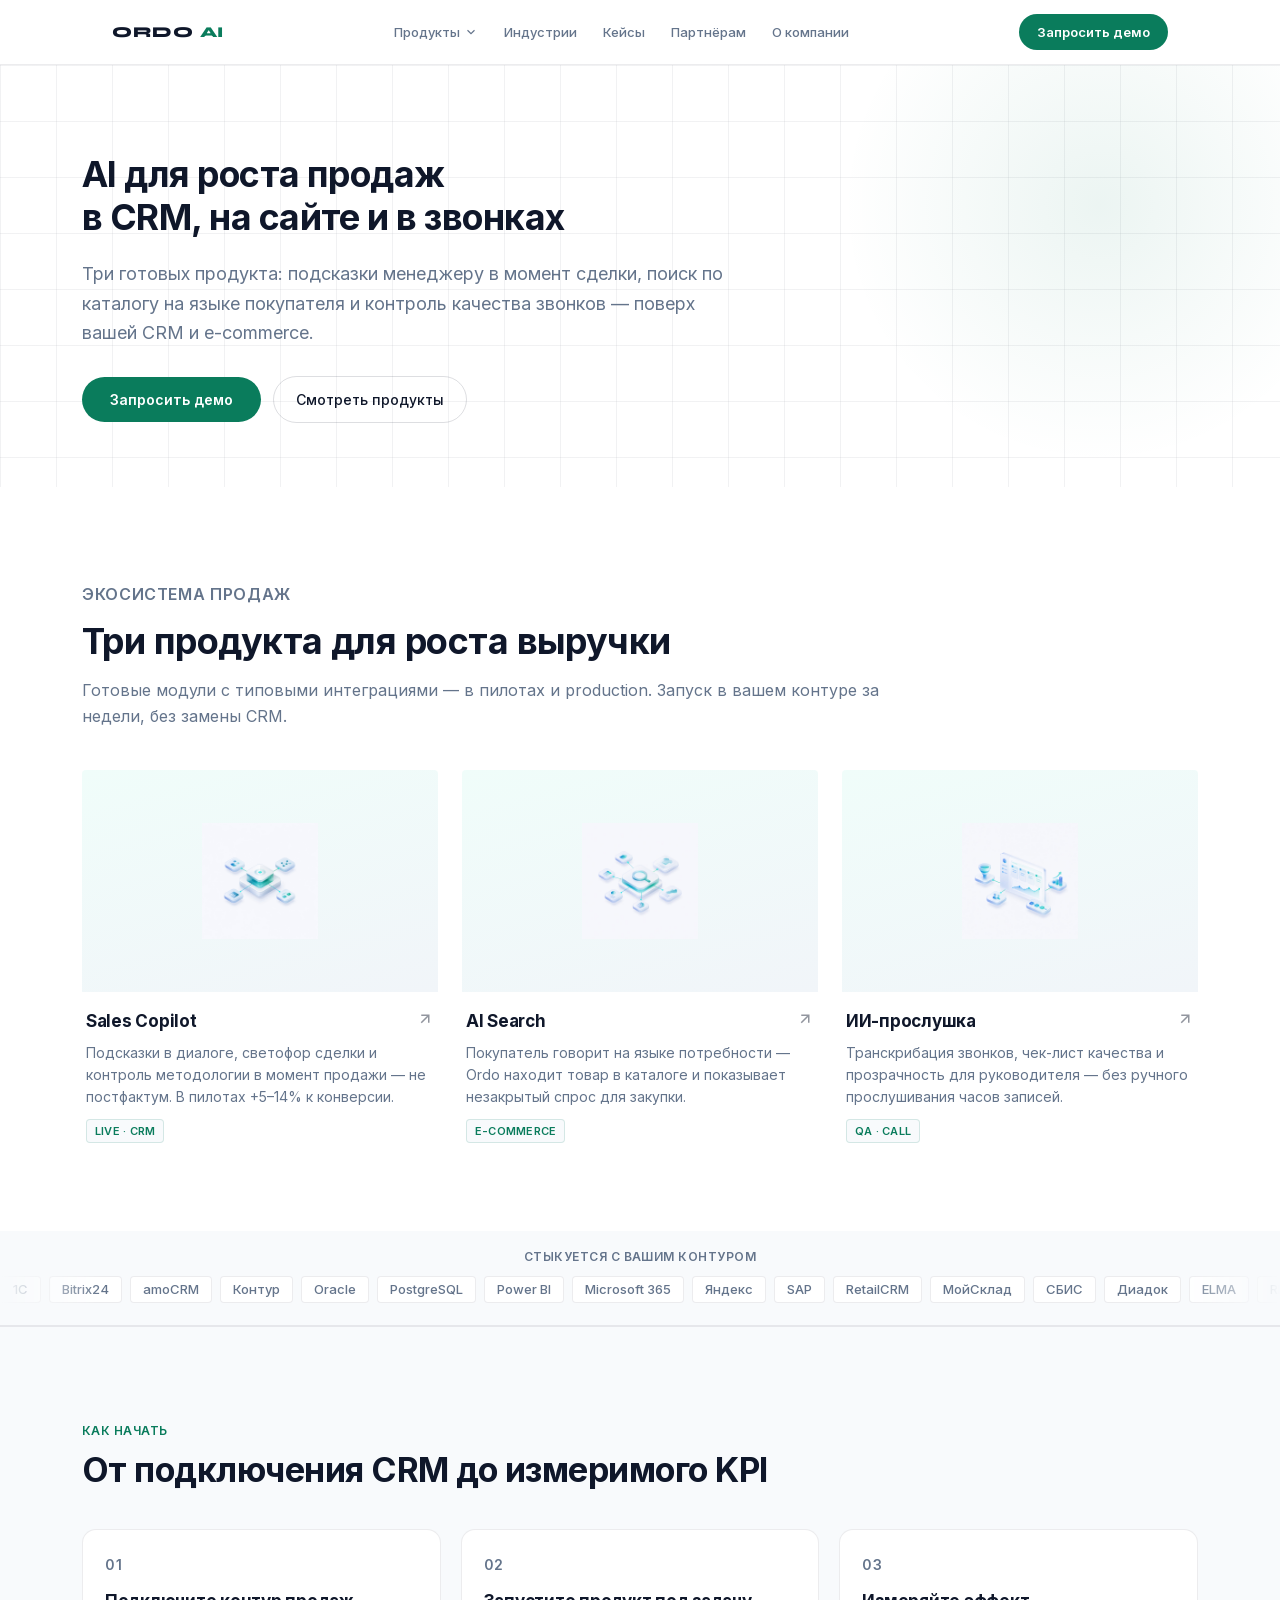
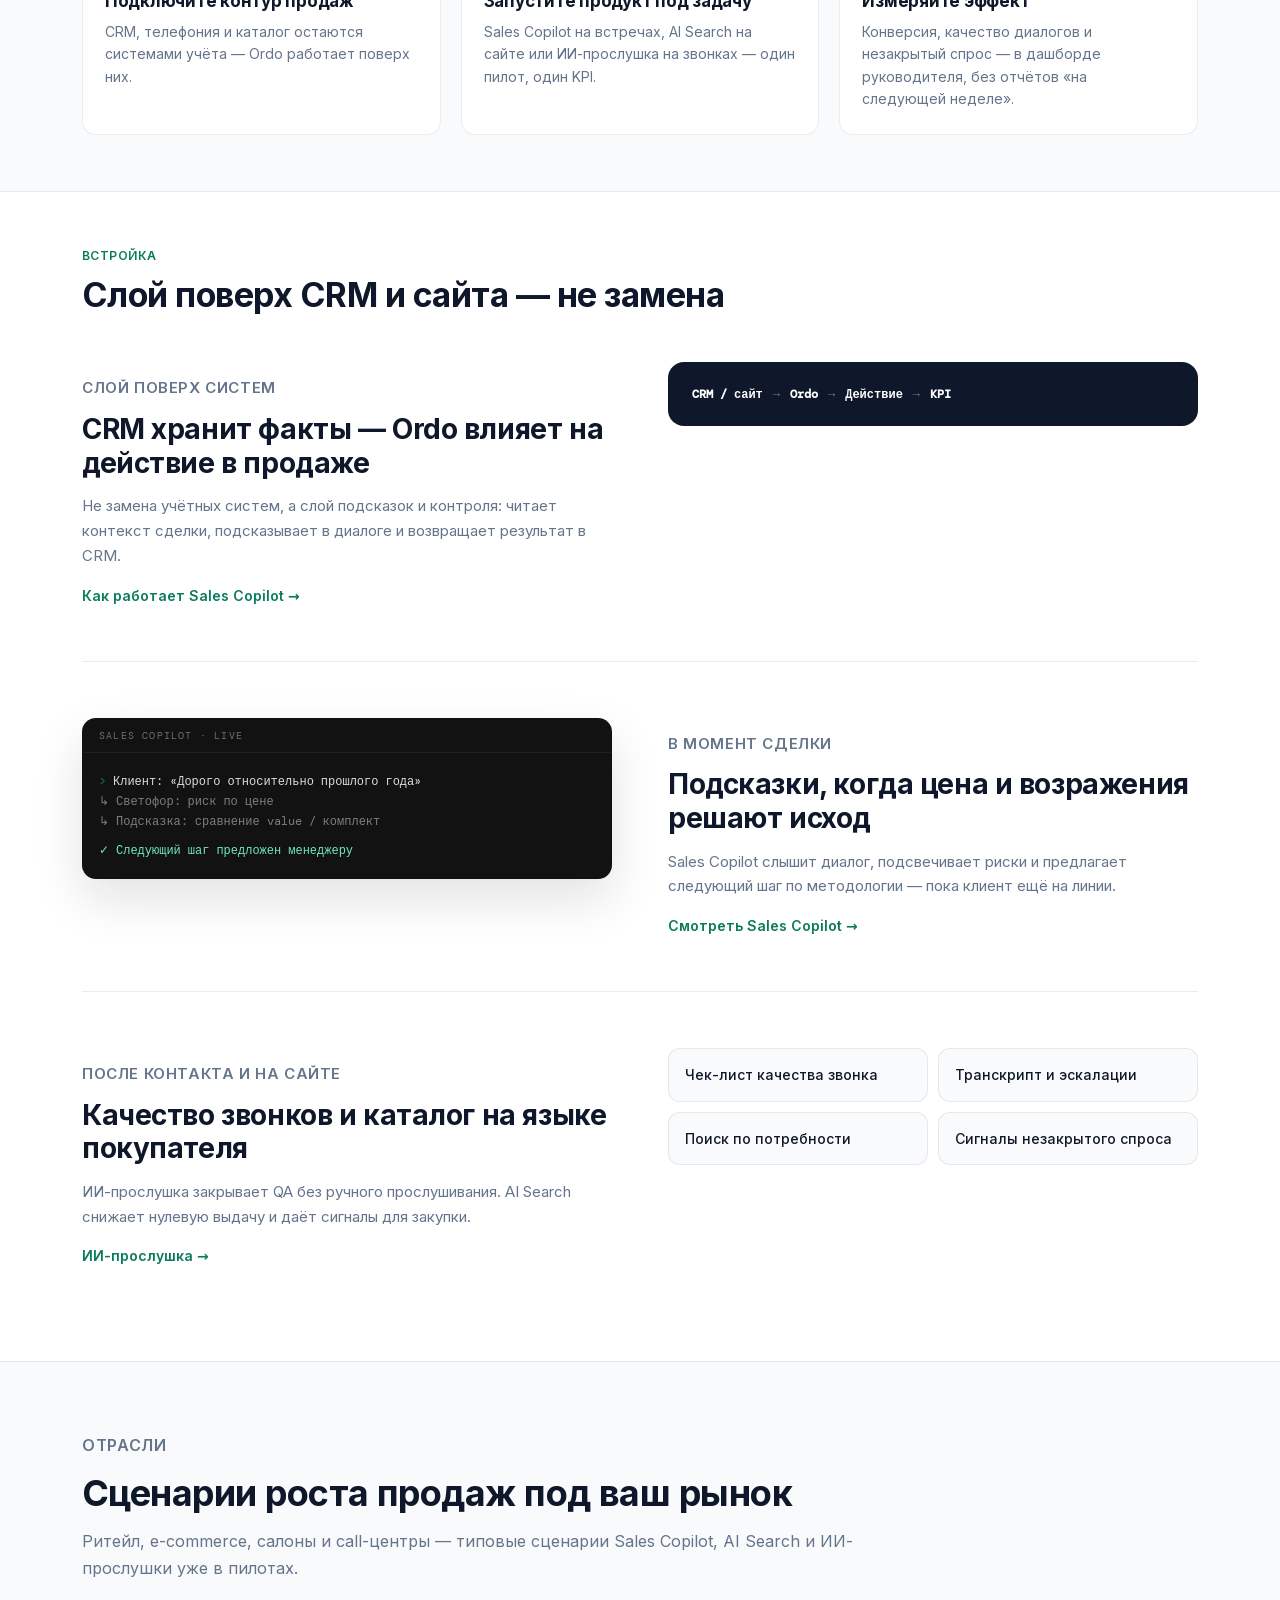
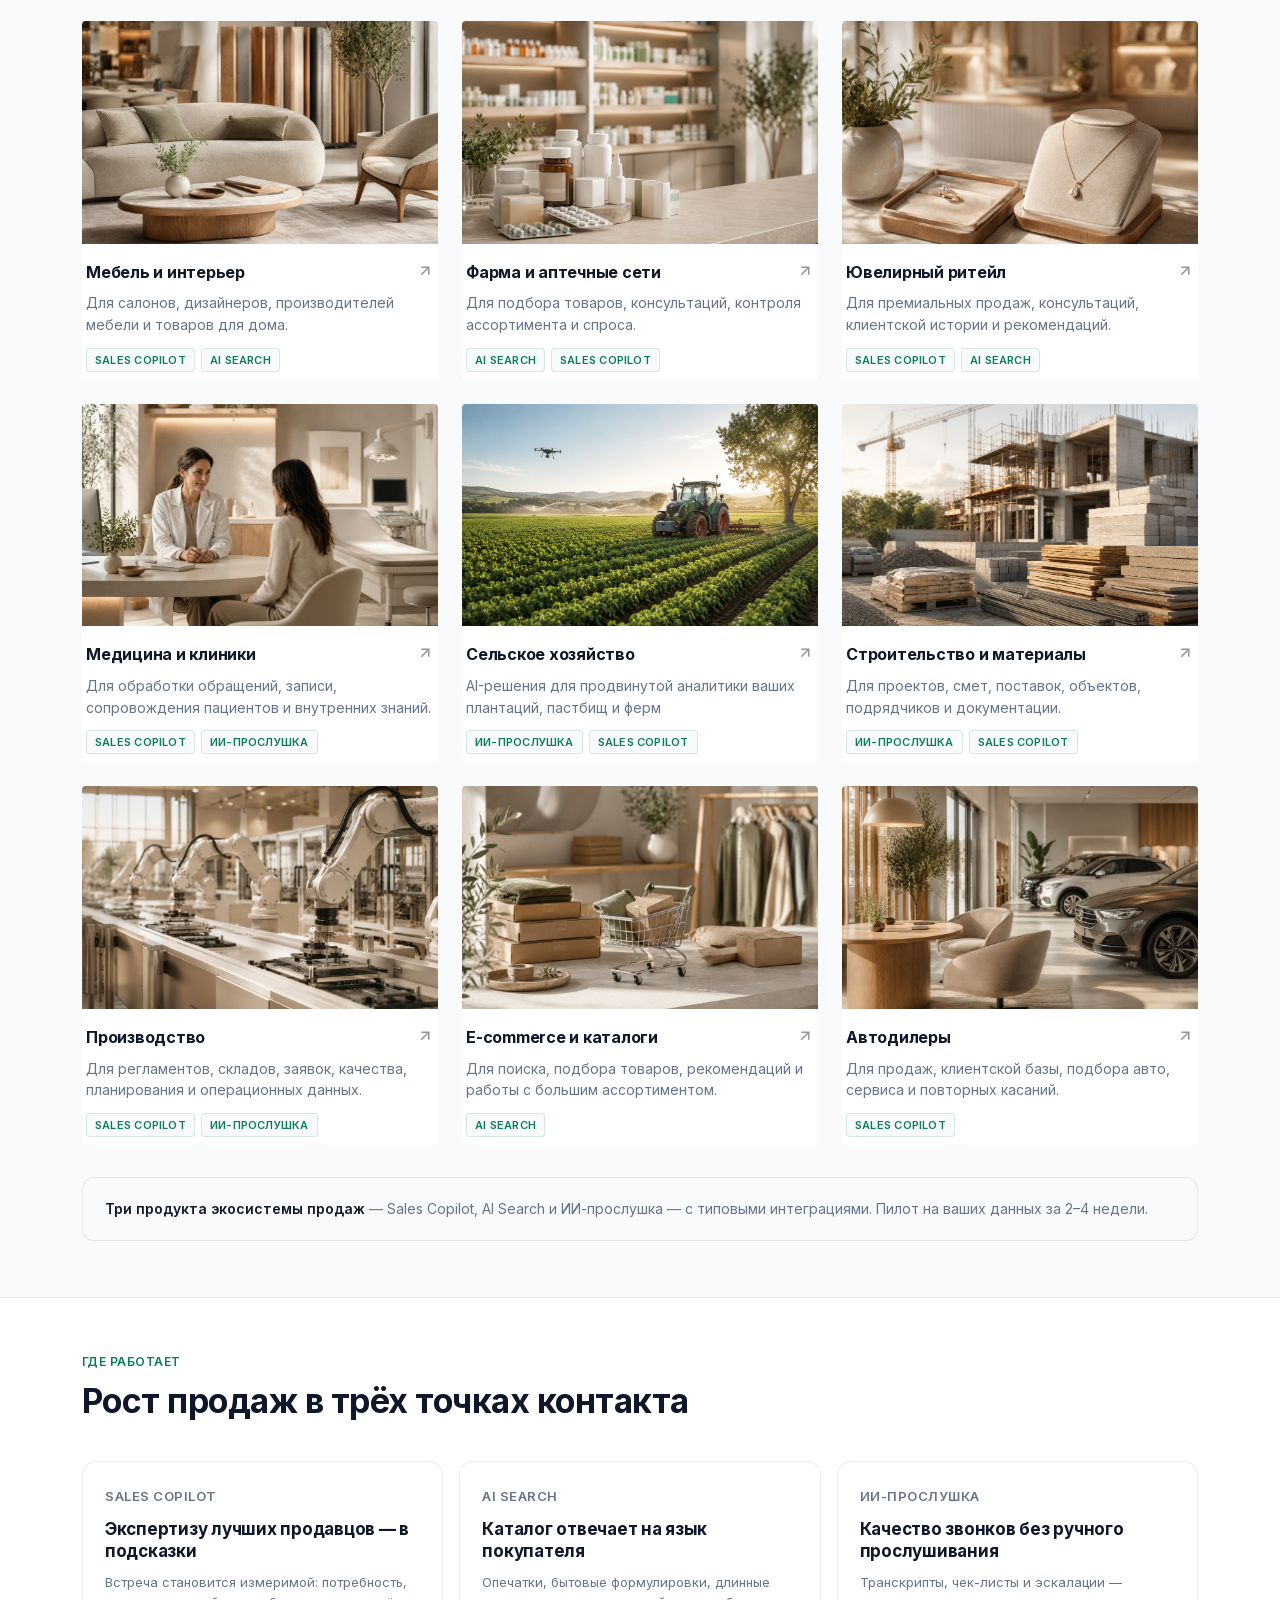
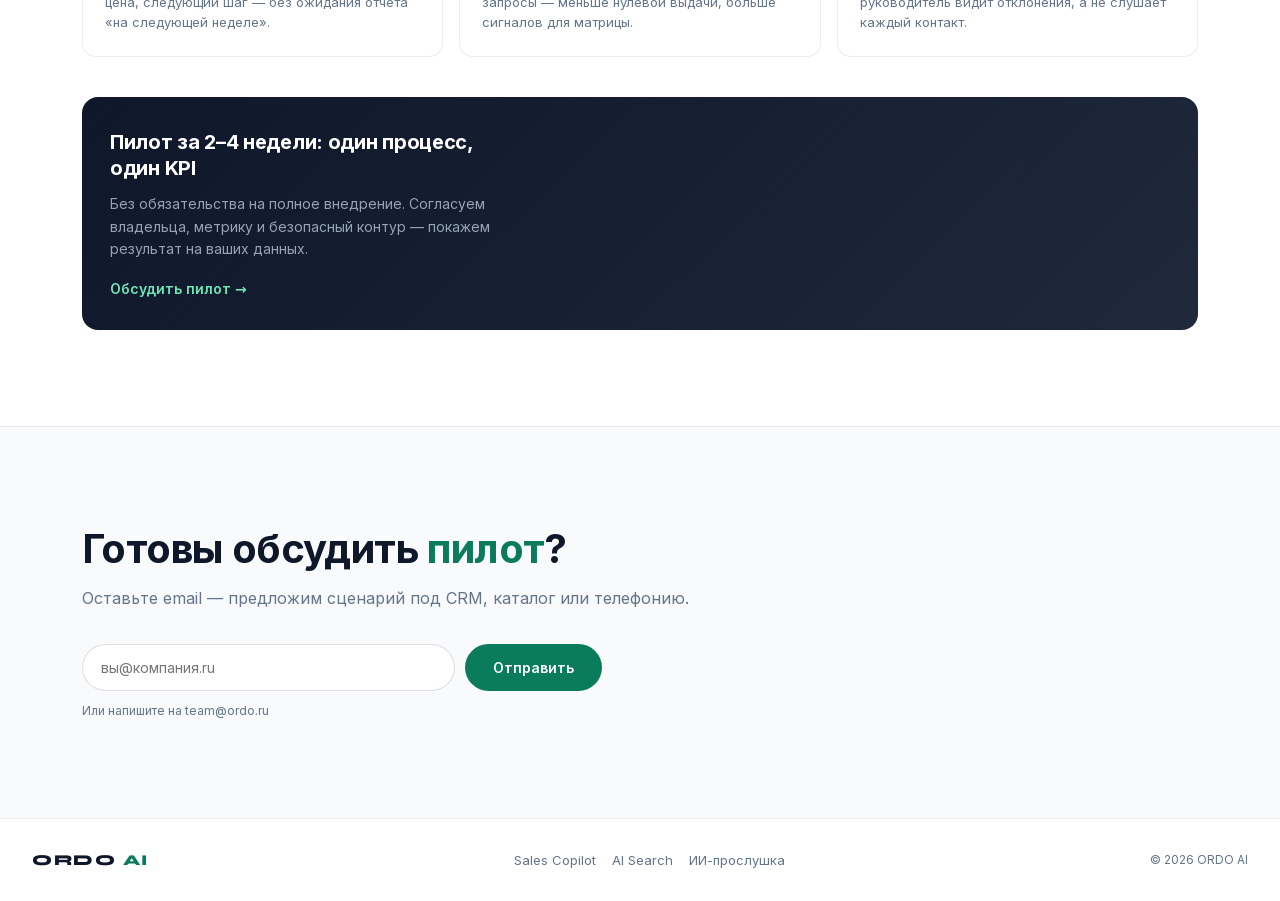
==== commit c67cc594: "Главная и меню: только экосистема продаж из трёх продуктов. Убраны Контур/финансы/custom из публично" ====
--- a/index.html
+++ b/index.html
@@ -9,8 +9,8 @@
 <link rel="apple-touch-icon" href="apple-touch-icon.png"/>
 <link rel="manifest" href="site.webmanifest"/>
 <meta name="theme-color" content="#0a7c5c"/>
-<title>ORDO AI — AI-слой для продаж, финансов и операций</title>
-<meta name="description" content="Ordo — единый AI-контур для бизнеса: Ordo AI Контур, ORDO CRM, Ordo поиск, ORDO финансы. On-prem, интеграции с CRM и 1С."/>
+<title>ORDO AI — Sales Copilot, AI Search и ИИ-прослушка</title>
+<meta name="description" content="Ordo AI — экосистема роста продаж: Sales Copilot в момент сделки, AI Search по каталогу и ИИ-прослушка для контроля качества звонков. Пилот за недели."/>
 <link rel="preconnect" href="https://fonts.googleapis.com"/>
 <link rel="preconnect" href="https://fonts.gstatic.com" crossorigin/>
 <link href="https://fonts.googleapis.com/css2?family=Syne:wght@400;700;800&family=DM+Mono:wght@400;500&display=swap" rel="stylesheet"/>
@@ -27,12 +27,10 @@
       <div class="ordo-nav-item has-mega">
         <button type="button" class="ordo-nav-trigger" aria-expanded="false" aria-controls="ordo-mega-products">Продукты<svg viewBox="0 0 24 24" fill="none" stroke="currentColor" stroke-width="2" aria-hidden="true"><path d="m6 9 6 6 6-6"/></svg></button>
         <div id="ordo-mega-products" class="ordo-mega" role="region" aria-label="Продукты Ordo">
-                    <div class="ordo-mega-grid">
-            <a href="platform/" class="ordo-mega-card"><span class="ordo-mega-card__visual"><img src="assets/img/icons/platform.png" alt="" width="320" height="220" loading="lazy" decoding="async"/></span><span class="ordo-mega-card__title">Ordo AI Контур</span><span class="ordo-mega-card__desc">Единая платформа для AI-трансформации вашей компании</span></a>
-            <a href="sales/" class="ordo-mega-card"><span class="ordo-mega-card__visual"><img src="assets/img/products/crm.png" alt="" width="320" height="220" loading="lazy" decoding="async"/></span><span class="ordo-mega-card__title">ORDO CRM — решения по продажам</span><span class="ordo-mega-card__desc">Система практических решений для роста выручки</span></a>
-            <a href="search/" class="ordo-mega-card"><span class="ordo-mega-card__visual"><img src="assets/img/icons/search.png" alt="" width="320" height="220" loading="lazy" decoding="async"/></span><span class="ordo-mega-card__title">Ordo поиск</span><span class="ordo-mega-card__desc">AI-поиск и ассистент для e-commerce и каталогов</span></a>
-            <a href="finance/" class="ordo-mega-card"><span class="ordo-mega-card__visual"><img src="assets/img/products/finance.png" alt="" width="320" height="220" loading="lazy" decoding="async"/></span><span class="ordo-mega-card__title">ORDO финансы</span><span class="ordo-mega-card__desc">Решения для автоматизации управленческого учёта и глубокой аналитики</span></a>
-            <a href="custom/" class="ordo-mega-card"><span class="ordo-mega-card__visual"><img src="assets/img/products/custom.png" alt="" width="320" height="220" loading="lazy" decoding="async"/></span><span class="ordo-mega-card__title">Ordo на заказ</span><span class="ordo-mega-card__desc">Разработка AI решений для вашего уникального кейса</span></a>
+                              <div class="ordo-mega-grid">
+            <a href="copilot/" class="ordo-mega-card" data-ordo-sub="copilot"><span class="ordo-mega-card__visual ordo-mega-card__visual--icon"><img src="assets/img/icons/crm.png" alt="" width="80" height="80" loading="lazy" decoding="async"/></span><span class="ordo-mega-card__title">Sales Copilot</span><span class="ordo-mega-card__desc">Подсказки менеджеру в момент сделки</span></a>
+            <a href="search/" class="ordo-mega-card" data-ordo-sub="search"><span class="ordo-mega-card__visual ordo-mega-card__visual--icon"><img src="assets/img/icons/search.png" alt="" width="80" height="80" loading="lazy" decoding="async"/></span><span class="ordo-mega-card__title">AI Search</span><span class="ordo-mega-card__desc">Поиск и ассистент по каталогу e-commerce</span></a>
+            <a href="listening/" class="ordo-mega-card" data-ordo-sub="listening"><span class="ordo-mega-card__visual ordo-mega-card__visual--icon"><img src="assets/img/icons/platform.png" alt="" width="80" height="80" loading="lazy" decoding="async"/></span><span class="ordo-mega-card__title">ИИ-прослушка</span><span class="ordo-mega-card__desc">Транскрибация и контроль качества звонков</span></a>
           </div></div>
       </div>
       <a class="ordo-nav-link" href="industries/">Индустрии</a>
@@ -49,12 +47,10 @@
     <div class="ordo-mobile-group">
       <button type="button" class="ordo-mobile-trigger" aria-expanded="false">Продукты<svg viewBox="0 0 24 24" fill="none" stroke="currentColor" stroke-width="2"><path d="m6 9 6 6 6-6"/></svg></button>
       <div class="ordo-mobile-panel">
-        <a href="platform/">Ordo AI Контур</a>
-        <a href="sales/">ORDO CRM</a>
-        <a href="search/">Ordo поиск</a>
-        <a href="finance/">ORDO финансы</a>
-        <a href="custom/">Ordo на заказ</a>
-            </div>
+        <a href="copilot/">Sales Copilot</a>
+        <a href="search/">AI Search</a>
+        <a href="listening/">ИИ-прослушка</a>
+      </div>
           </div>
     <a class="ordo-mobile-link" href="industries/">Индустрии</a>
     <a class="ordo-mobile-link" href="cases/">Кейсы</a>
@@ -70,10 +66,10 @@
     <div class="home-hero__glow" aria-hidden="true"></div>
     <div class="home-wrap">
       <h1 class="home-hero__title">
-        <span class="home-hero__title-line">Готовые AI решения для роста продаж</span>
-        <span class="home-hero__title-line">и ИИ автоматизации бизнеса</span>
+        <span class="home-hero__title-line">AI для роста продаж</span>
+        <span class="home-hero__title-line">в CRM, на сайте и в звонках</span>
       </h1>
-      <p class="home-lead">Внедряйте AI протестированные, внедренные и успешные решения для вашей индустрии</p>
+      <p class="home-lead">Три готовых продукта: подсказки менеджеру в момент сделки, поиск по каталогу на языке покупателя и контроль качества звонков — поверх вашей CRM и e-commerce.</p>
       <div class="home-hero__cta">
         <a class="btn-primary" href="about/#contact">Запросить демо</a>
         <a class="btn-ghost" href="#products">Смотреть продукты</a>
@@ -83,45 +79,36 @@
   <section class="home-ready" id="products" aria-labelledby="products-heading">
     <div class="home-wrap">
       <div class="home-ready__head">
-        <p class="home-ready__badge">Протестировано · интегрировано · готово к внедрению</p>
-        <h2 id="products-heading">Флагманские продукты Ordo</h2>
-        <p>Готовые модули с типовыми интеграциями — уже в пилотах и production у партнёров. Запуск в вашем контуре за недели, не месяцы разработки.</p>
-      </div>
-      <div class="home-ready__grid home-ready__grid--star">
-        <a class="home-ready-card" href="platform/">
-          <div class="home-ready-card__img"><img src="assets/img/products/platform.png" alt="Ordo AI Контур" loading="lazy" decoding="async"/></div>
-          <div class="home-ready-card__body">
-            <div class="home-ready-card__title-row"><span class="home-ready-card__title">Ordo AI Контур</span><svg class="home-ready-card__arrow" viewBox="0 0 24 24" fill="none" stroke="currentColor" stroke-width="2" aria-hidden="true"><path d="M7 17 17 7M7 7h10v10"/></svg></div>
-            <p class="home-ready-card__desc">Единая платформа: агенты, скиллы, графы и multi-LLM. Слой поверх CRM, ERP и 1С — проверен в корпоративных контурах.</p>
-            <div class="home-ready-card__products"><span class="home-ready-card__tag">Платформа</span></div>
-          </div>
-        </a>
-        <a class="home-ready-card" href="sales/#medium">
-          <div class="home-ready-card__img"><img src="assets/img/products/copilot.png" alt="co-pilot менеджера по продажам" loading="lazy" decoding="async"/></div>
-          <div class="home-ready-card__body">
-            <div class="home-ready-card__title-row"><span class="home-ready-card__title">co-pilot менеджера по продажам</span><svg class="home-ready-card__arrow" viewBox="0 0 24 24" fill="none" stroke="currentColor" stroke-width="2" aria-hidden="true"><path d="M7 17 17 7M7 7h10v10"/></svg></div>
-            <p class="home-ready-card__desc">AI-помощник в реальном времени: подсказки в диалоге, светофор сделки, контроль методологии. Уже даёт +5–14% к конверсии в пилотах.</p>
-            <div class="home-ready-card__products"><span class="home-ready-card__tag">ORDO CRM</span></div>
-          </div>
-        </a>
-        <a class="home-ready-card" href="sales/#medium">
-          <div class="home-ready-card__img"><img src="assets/img/products/crm-autofill.png" alt="Автозаполнение CRM" loading="lazy" decoding="async"/></div>
-          <div class="home-ready-card__body">
-            <div class="home-ready-card__title-row"><span class="home-ready-card__title">Автозаполнение CRM</span><svg class="home-ready-card__arrow" viewBox="0 0 24 24" fill="none" stroke="currentColor" stroke-width="2" aria-hidden="true"><path d="M7 17 17 7M7 7h10v10"/></svg></div>
-            <p class="home-ready-card__desc">Карточки сделок из звонков и встреч, аудит воронки и рекомендации менеджерам. Интеграции с CRM отработаны и внедряются от 10 дней.</p>
-            <div class="home-ready-card__products"><span class="home-ready-card__tag">ORDO CRM</span></div>
+        <p class="home-ready__badge">Экосистема продаж</p>
+        <h2 id="products-heading">Три продукта для роста выручки</h2>
+        <p>Готовые модули с типовыми интеграциями — в пилотах и production. Запуск в вашем контуре за недели, без замены CRM.</p>
+      </div>
+      <div class="home-ready__grid">
+        <a class="home-ready-card" href="copilot/">
+          <div class="home-ready-card__img home-ready-card__img--icon"><img src="assets/img/icons/crm.png" alt="Sales Copilot" loading="lazy" decoding="async"/></div>
+          <div class="home-ready-card__body">
+            <div class="home-ready-card__title-row"><span class="home-ready-card__title">Sales Copilot</span><svg class="home-ready-card__arrow" viewBox="0 0 24 24" fill="none" stroke="currentColor" stroke-width="2" aria-hidden="true"><path d="M7 17 17 7M7 7h10v10"/></svg></div>
+            <p class="home-ready-card__desc">Подсказки в диалоге, светофор сделки и контроль методологии в момент продажи — не постфактум. В пилотах +5–14% к конверсии.</p>
+            <div class="home-ready-card__products"><span class="home-ready-card__tag">Live · CRM</span></div>
           </div>
         </a>
         <a class="home-ready-card" href="search/">
-          <div class="home-ready-card__img"><img src="assets/img/products/search.png" alt="Ordo поиск" loading="lazy" decoding="async"/></div>
-          <div class="home-ready-card__body">
-            <div class="home-ready-card__title-row"><span class="home-ready-card__title">Ordo поиск</span><svg class="home-ready-card__arrow" viewBox="0 0 24 24" fill="none" stroke="currentColor" stroke-width="2" aria-hidden="true"><path d="M7 17 17 7M7 7h10v10"/></svg></div>
-            <p class="home-ready-card__desc">AI-поиск и аналитика незакрытого спроса для e-commerce. Продукт под ключ — каталог, выдача и сигналы для закупки уже в бою.</p>
+          <div class="home-ready-card__img home-ready-card__img--icon"><img src="assets/img/icons/search.png" alt="AI Search" loading="lazy" decoding="async"/></div>
+          <div class="home-ready-card__body">
+            <div class="home-ready-card__title-row"><span class="home-ready-card__title">AI Search</span><svg class="home-ready-card__arrow" viewBox="0 0 24 24" fill="none" stroke="currentColor" stroke-width="2" aria-hidden="true"><path d="M7 17 17 7M7 7h10v10"/></svg></div>
+            <p class="home-ready-card__desc">Покупатель говорит на языке потребности — Ordo находит товар в каталоге и показывает незакрытый спрос для закупки.</p>
             <div class="home-ready-card__products"><span class="home-ready-card__tag">E-commerce</span></div>
           </div>
         </a>
-      </div>
-      <p class="home-ready__note">Также в линейке: <a href="finance/" style="color:var(--accent);font-weight:600;">ORDO финансы</a> и <a href="custom/" style="color:var(--accent);font-weight:600;">Ordo на заказ</a> — под расширение контура после пилота.</p>
+        <a class="home-ready-card" href="listening/">
+          <div class="home-ready-card__img home-ready-card__img--icon"><img src="assets/img/icons/platform.png" alt="ИИ-прослушка" loading="lazy" decoding="async"/></div>
+          <div class="home-ready-card__body">
+            <div class="home-ready-card__title-row"><span class="home-ready-card__title">ИИ-прослушка</span><svg class="home-ready-card__arrow" viewBox="0 0 24 24" fill="none" stroke="currentColor" stroke-width="2" aria-hidden="true"><path d="M7 17 17 7M7 7h10v10"/></svg></div>
+            <p class="home-ready-card__desc">Транскрибация звонков, чек-лист качества и прозрачность для руководителя — без ручного прослушивания часов записей.</p>
+            <div class="home-ready-card__products"><span class="home-ready-card__tag">QA · Call</span></div>
+          </div>
+        </a>
+      </div>
   </div>
 </section>
 
@@ -176,22 +163,22 @@
   <section class="home-section home-section--alt">
     <div class="home-wrap">
       <p class="home-section__label">Как начать</p>
-      <h2>От подключения систем до измеримого KPI</h2>
+      <h2>От подключения CRM до измеримого KPI</h2>
       <div class="home-steps">
         <article class="home-step">
           <p class="home-step__num">01</p>
-          <h3>Подключите контур</h3>
-          <p>CRM, 1С, ERP, SQL и внутренние сервисы остаются системами учёта — Ordo работает поверх них.</p>
+          <h3>Подключите контур продаж</h3>
+          <p>CRM, телефония и каталог остаются системами учёта — Ordo работает поверх них.</p>
         </article>
         <article class="home-step">
           <p class="home-step__num">02</p>
-          <h3>Запустите агентов и скиллы</h3>
-          <p>Сценарии под роли: от точечного skill до графа и полноценного агента в рабочем контуре.</p>
+          <h3>Запустите продукт под задачу</h3>
+          <p>Sales Copilot на встречах, AI Search на сайте или ИИ-прослушка на звонках — один пилот, один KPI.</p>
         </article>
         <article class="home-step">
           <p class="home-step__num">03</p>
-          <h3>Контролируйте эффект</h3>
-          <p>Логи, согласования, KPI пилота и развёртывание on-prem или private cloud.</p>
+          <h3>Измеряйте эффект</h3>
+          <p>Конверсия, качество диалогов и незакрытый спрос — в дашборде руководителя, без отчётов «на следующей неделе».</p>
         </article>
     </div>
   </div>
@@ -199,37 +186,37 @@
 
   <section class="home-section home-section--platform">
     <div class="home-wrap">
-      <p class="home-section__label">Платформа</p>
-      <h2>Как Ordo работает в вашем контуре</h2>
+      <p class="home-section__label">Встройка</p>
+      <h2>Слой поверх CRM и сайта — не замена</h2>
       <div class="home-band">
       <div class="home-band__copy">
         <p class="home-band__tag">Слой поверх систем</p>
-        <h3>CRM и ERP хранят факты — Ordo управляет действиями</h3>
-        <p>Не замена учётных систем, а агентский слой: собирает контекст, объясняет отклонения, координирует шаги и запускает действия с подтверждением.</p>
-        <a class="home-band__link" href="platform/#problem">Как это устроено →</a>
+        <h3>CRM хранит факты — Ordo влияет на действие в продаже</h3>
+        <p>Не замена учётных систем, а слой подсказок и контроля: читает контекст сделки, подсказывает в диалоге и возвращает результат в CRM.</p>
+        <a class="home-band__link" href="copilot/">Как работает Sales Copilot →</a>
         </div>
       <div class="home-band__visual">
         <div class="home-flow" aria-hidden="true">
-          <strong>CRM / 1С</strong><span>→</span><strong>Ordo</strong><span>→</span><strong>Действие</strong><span>→</span><strong>KPI</strong>
+          <strong>CRM / сайт</strong><span>→</span><strong>Ordo</strong><span>→</span><strong>Действие</strong><span>→</span><strong>KPI</strong>
         </div>
       </div>
     </div>
 
     <div class="home-band home-band--reverse">
       <div class="home-band__copy">
-        <p class="home-band__tag">AI Workflows</p>
-        <h3>Агент, который доводит задачу до результата</h3>
-        <p>От запроса на естественном языке — к поиску данных, сценарию, отчёту или записи в корпоративную систему.</p>
-        <a class="home-band__link" href="platform/">Смотреть Ordo AI Контур →</a>
+        <p class="home-band__tag">В момент сделки</p>
+        <h3>Подсказки, когда цена и возражения решают исход</h3>
+        <p>Sales Copilot слышит диалог, подсвечивает риски и предлагает следующий шаг по методологии — пока клиент ещё на линии.</p>
+        <a class="home-band__link" href="copilot/">Смотреть Sales Copilot →</a>
         </div>
       <div class="home-band__visual">
         <div class="home-terminal">
-          <div class="home-terminal__bar">Agent · workspace</div>
+          <div class="home-terminal__bar">Sales Copilot · live</div>
           <div class="home-terminal__body">
-            <span class="home-terminal__prompt">&gt; </span>Собери план-факт по отделу за март<br/>
-            <span class="home-terminal__dim">↳ Запрос в 1С…</span><br/>
-            <span class="home-terminal__dim">↳ Сводка и отклонения…</span><br/>
-            <span class="home-terminal__ok">✓ Отчёт готов · лог сохранён</span>
+            <span class="home-terminal__prompt">&gt; </span>Клиент: «Дорого относительно прошлого года»<br/>
+            <span class="home-terminal__dim">↳ Светофор: риск по цене</span><br/>
+            <span class="home-terminal__dim">↳ Подсказка: сравнение value / комплект</span><br/>
+            <span class="home-terminal__ok">✓ Следующий шаг предложен менеджеру</span>
         </div>
         </div>
       </div>
@@ -237,17 +224,17 @@
 
     <div class="home-band">
       <div class="home-band__copy">
-        <p class="home-band__tag">Безопасность</p>
-        <h3>Контур под требования ИБ с первого дня</h3>
-        <p>On-prem и private cloud, роли, аудит действий агентов, выбор моделей и политик доступа к данным.</p>
-        <a class="home-band__link" href="platform/#security-roi">Безопасность и ROI →</a>
+        <p class="home-band__tag">После контакта и на сайте</p>
+        <h3>Качество звонков и каталог на языке покупателя</h3>
+        <p>ИИ-прослушка закрывает QA без ручного прослушивания. AI Search снижает нулевую выдачу и даёт сигналы для закупки.</p>
+        <a class="home-band__link" href="listening/">ИИ-прослушка →</a>
         </div>
       <div class="home-band__visual">
         <div class="home-security">
-          <div>On-prem / private cloud</div>
-          <div>Шифрование и аудит</div>
-          <div>Роли и согласования</div>
-          <div>50+ моделей в каталоге</div>
+          <div>Чек-лист качества звонка</div>
+          <div>Транскрипт и эскалации</div>
+          <div>Поиск по потребности</div>
+          <div>Сигналы незакрытого спроса</div>
         </div>
       </div>
     </div>
@@ -258,64 +245,64 @@
     <div class="home-wrap">
       <div class="home-ready__head">
         <p class="home-ready__badge">Отрасли</p>
-        <h2 id="industries-heading">Готовые сценарии под ваш рынок</h2>
-        <p>Девять отраслей — от мебели и фармы до e-commerce и автодилеров. Типовые сценарии Ordo уже проверены в контурах клиентов.</p>
+        <h2 id="industries-heading">Сценарии роста продаж под ваш рынок</h2>
+        <p>Ритейл, e-commerce, салоны и call-центры — типовые сценарии Sales Copilot, AI Search и ИИ-прослушки уже в пилотах.</p>
       </div>
       <div class="home-ready__grid home-ready__grid--industries">
-        <a class="home-ready-card" href="sales/">
+        <a class="home-ready-card" href="copilot/">
           <div class="home-ready-card__img"><img src="assets/img/industries/furniture.png" alt="Мебель и интерьер" loading="lazy" decoding="async"/></div>
           <div class="home-ready-card__body">
             <div class="home-ready-card__title-row"><span class="home-ready-card__title">Мебель и интерьер</span><svg class="home-ready-card__arrow" viewBox="0 0 24 24" fill="none" stroke="currentColor" stroke-width="2" aria-hidden="true"><path d="M7 17 17 7M7 7h10v10"/></svg></div>
             <p class="home-ready-card__desc">Для салонов, дизайнеров, производителей мебели и товаров для дома.</p>
-            <div class="home-ready-card__products"><span class="home-ready-card__tag">ORDO CRM</span><span class="home-ready-card__tag">Ordo поиск</span></div>
-          </div>
-        </a>
-        <a class="home-ready-card" href="custom/">
+            <div class="home-ready-card__products"><span class="home-ready-card__tag">Sales Copilot</span><span class="home-ready-card__tag">AI Search</span></div>
+          </div>
+        </a>
+        <a class="home-ready-card" href="copilot/">
           <div class="home-ready-card__img"><img src="assets/img/industries/pharma.png" alt="Фарма и аптечные сети" loading="lazy" decoding="async"/></div>
           <div class="home-ready-card__body">
             <div class="home-ready-card__title-row"><span class="home-ready-card__title">Фарма и аптечные сети</span><svg class="home-ready-card__arrow" viewBox="0 0 24 24" fill="none" stroke="currentColor" stroke-width="2" aria-hidden="true"><path d="M7 17 17 7M7 7h10v10"/></svg></div>
             <p class="home-ready-card__desc">Для подбора товаров, консультаций, контроля ассортимента и спроса.</p>
-            <div class="home-ready-card__products"><span class="home-ready-card__tag">Ordo поиск</span><span class="home-ready-card__tag">ORDO CRM</span></div>
-          </div>
-        </a>
-        <a class="home-ready-card" href="sales/">
+            <div class="home-ready-card__products"><span class="home-ready-card__tag">AI Search</span><span class="home-ready-card__tag">Sales Copilot</span></div>
+          </div>
+        </a>
+        <a class="home-ready-card" href="copilot/">
           <div class="home-ready-card__img"><img src="assets/img/industries/jewelry.png" alt="Ювелирный ритейл" loading="lazy" decoding="async"/></div>
           <div class="home-ready-card__body">
             <div class="home-ready-card__title-row"><span class="home-ready-card__title">Ювелирный ритейл</span><svg class="home-ready-card__arrow" viewBox="0 0 24 24" fill="none" stroke="currentColor" stroke-width="2" aria-hidden="true"><path d="M7 17 17 7M7 7h10v10"/></svg></div>
             <p class="home-ready-card__desc">Для премиальных продаж, консультаций, клиентской истории и рекомендаций.</p>
-            <div class="home-ready-card__products"><span class="home-ready-card__tag">ORDO CRM</span><span class="home-ready-card__tag">Ordo поиск</span></div>
-          </div>
-        </a>
-        <a class="home-ready-card" href="custom/">
+            <div class="home-ready-card__products"><span class="home-ready-card__tag">Sales Copilot</span><span class="home-ready-card__tag">AI Search</span></div>
+          </div>
+        </a>
+        <a class="home-ready-card" href="copilot/">
           <div class="home-ready-card__img"><img src="assets/img/industries/medicine.png" alt="Медицина и клиники" loading="lazy" decoding="async"/></div>
           <div class="home-ready-card__body">
             <div class="home-ready-card__title-row"><span class="home-ready-card__title">Медицина и клиники</span><svg class="home-ready-card__arrow" viewBox="0 0 24 24" fill="none" stroke="currentColor" stroke-width="2" aria-hidden="true"><path d="M7 17 17 7M7 7h10v10"/></svg></div>
             <p class="home-ready-card__desc">Для обработки обращений, записи, сопровождения пациентов и внутренних знаний.</p>
-            <div class="home-ready-card__products"><span class="home-ready-card__tag">Ordo AI Контур</span><span class="home-ready-card__tag">Ordo на заказ</span></div>
-          </div>
-        </a>
-        <a class="home-ready-card" href="finance/">
+            <div class="home-ready-card__products"><span class="home-ready-card__tag">Sales Copilot</span><span class="home-ready-card__tag">ИИ-прослушка</span></div>
+          </div>
+        </a>
+        <a class="home-ready-card" href="listening/">
           <div class="home-ready-card__img"><img src="assets/img/industries/agriculture.png" alt="Сельское хозяйство" loading="lazy" decoding="async"/></div>
           <div class="home-ready-card__body">
             <div class="home-ready-card__title-row"><span class="home-ready-card__title">Сельское хозяйство</span><svg class="home-ready-card__arrow" viewBox="0 0 24 24" fill="none" stroke="currentColor" stroke-width="2" aria-hidden="true"><path d="M7 17 17 7M7 7h10v10"/></svg></div>
             <p class="home-ready-card__desc">AI-решения для продвинутой аналитики ваших плантаций, пастбищ и ферм</p>
-            <div class="home-ready-card__products"><span class="home-ready-card__tag">ORDO финансы</span><span class="home-ready-card__tag">Ordo AI Контур</span></div>
-          </div>
-        </a>
-        <a class="home-ready-card" href="finance/">
+            <div class="home-ready-card__products"><span class="home-ready-card__tag">ИИ-прослушка</span><span class="home-ready-card__tag">Sales Copilot</span></div>
+          </div>
+        </a>
+        <a class="home-ready-card" href="listening/">
           <div class="home-ready-card__img"><img src="assets/img/industries/construction.png" alt="Строительство и материалы" loading="lazy" decoding="async"/></div>
           <div class="home-ready-card__body">
             <div class="home-ready-card__title-row"><span class="home-ready-card__title">Строительство и материалы</span><svg class="home-ready-card__arrow" viewBox="0 0 24 24" fill="none" stroke="currentColor" stroke-width="2" aria-hidden="true"><path d="M7 17 17 7M7 7h10v10"/></svg></div>
             <p class="home-ready-card__desc">Для проектов, смет, поставок, объектов, подрядчиков и документации.</p>
-            <div class="home-ready-card__products"><span class="home-ready-card__tag">ORDO финансы</span><span class="home-ready-card__tag">Ordo AI Контур</span></div>
-          </div>
-        </a>
-        <a class="home-ready-card" href="platform/">
+            <div class="home-ready-card__products"><span class="home-ready-card__tag">ИИ-прослушка</span><span class="home-ready-card__tag">Sales Copilot</span></div>
+          </div>
+        </a>
+        <a class="home-ready-card" href="copilot/">
           <div class="home-ready-card__img"><img src="assets/img/industries/manufacturing.png" alt="Производство" loading="lazy" decoding="async"/></div>
           <div class="home-ready-card__body">
             <div class="home-ready-card__title-row"><span class="home-ready-card__title">Производство</span><svg class="home-ready-card__arrow" viewBox="0 0 24 24" fill="none" stroke="currentColor" stroke-width="2" aria-hidden="true"><path d="M7 17 17 7M7 7h10v10"/></svg></div>
             <p class="home-ready-card__desc">Для регламентов, складов, заявок, качества, планирования и операционных данных.</p>
-            <div class="home-ready-card__products"><span class="home-ready-card__tag">Ordo AI Контур</span><span class="home-ready-card__tag">ORDO финансы</span></div>
+            <div class="home-ready-card__products"><span class="home-ready-card__tag">Sales Copilot</span><span class="home-ready-card__tag">ИИ-прослушка</span></div>
           </div>
         </a>
         <a class="home-ready-card" href="search/">
@@ -323,47 +310,47 @@
           <div class="home-ready-card__body">
             <div class="home-ready-card__title-row"><span class="home-ready-card__title">E-commerce и каталоги</span><svg class="home-ready-card__arrow" viewBox="0 0 24 24" fill="none" stroke="currentColor" stroke-width="2" aria-hidden="true"><path d="M7 17 17 7M7 7h10v10"/></svg></div>
             <p class="home-ready-card__desc">Для поиска, подбора товаров, рекомендаций и работы с большим ассортиментом.</p>
-            <div class="home-ready-card__products"><span class="home-ready-card__tag">Ordo поиск</span></div>
-          </div>
-        </a>
-        <a class="home-ready-card" href="sales/">
+            <div class="home-ready-card__products"><span class="home-ready-card__tag">AI Search</span></div>
+          </div>
+        </a>
+        <a class="home-ready-card" href="copilot/">
           <div class="home-ready-card__img"><img src="assets/img/industries/auto.png" alt="Автодилеры" loading="lazy" decoding="async"/></div>
           <div class="home-ready-card__body">
             <div class="home-ready-card__title-row"><span class="home-ready-card__title">Автодилеры</span><svg class="home-ready-card__arrow" viewBox="0 0 24 24" fill="none" stroke="currentColor" stroke-width="2" aria-hidden="true"><path d="M7 17 17 7M7 7h10v10"/></svg></div>
             <p class="home-ready-card__desc">Для продаж, клиентской базы, подбора авто, сервиса и повторных касаний.</p>
-            <div class="home-ready-card__products"><span class="home-ready-card__tag">ORDO CRM</span></div>
-          </div>
-        </a>
-      </div>
-      <p class="home-ready__note"><strong>Все продукты линейки</strong> — Ordo AI Контур, ORDO CRM, Ordo поиск, ORDO финансы — поставляются как проверенные модули с типовыми интеграциями. Пилот на ваших данных за 2–4 недели, без обязательства на полный кастом.</p>
+            <div class="home-ready-card__products"><span class="home-ready-card__tag">Sales Copilot</span></div>
+          </div>
+        </a>
+      </div>
+      <p class="home-ready__note"><strong>Три продукта экосистемы продаж</strong> — Sales Copilot, AI Search и ИИ-прослушка — с типовыми интеграциями. Пилот на ваших данных за 2–4 недели.</p>
     </div>
   </section>
 
 <section class="home-section" id="cases">
     <div class="home-wrap">
-      <p class="home-section__label">Кейсы</p>
-      <h2>Как Ordo работает в реальных контурах</h2>
+      <p class="home-section__label">Где работает</p>
+      <h2>Рост продаж в трёх точках контакта</h2>
       <div class="home-cases">
-        <a class="home-case" href="sales/#why">
-          <p class="home-case__tag">Продажи</p>
-          <h3>Управление вертикалью продаж поверх CRM</h3>
-          <p>Слой действий и обучения команды — не только фиксация сделок в системе учёта.</p>
+        <a class="home-case" href="copilot/">
+          <p class="home-case__tag">Sales Copilot</p>
+          <h3>Экспертизу лучших продавцов — в подсказки</h3>
+          <p>Встреча становится измеримой: потребность, цена, следующий шаг — без ожидания отчёта «на следующей неделе».</p>
         </a>
         <a class="home-case" href="search/">
-          <p class="home-case__tag">E-commerce</p>
-          <h3>AI-поиск и спрос, который каталог не закрывает</h3>
-          <p>Запросы покупателей на языке потребности — релевантная выдача и сигналы для закупки.</p>
-        </a>
-        <a class="home-case" href="platform/#examples">
-          <p class="home-case__tag">Платформа</p>
-          <h3>Skills, graphs и агенты в одном контуре</h3>
-          <p>От точечной автоматизации до полноценной роли агента в процессе.</p>
+          <p class="home-case__tag">AI Search</p>
+          <h3>Каталог отвечает на язык покупателя</h3>
+          <p>Опечатки, бытовые формулировки, длинные запросы — меньше нулевой выдачи, больше сигналов для матрицы.</p>
+        </a>
+        <a class="home-case" href="listening/">
+          <p class="home-case__tag">ИИ-прослушка</p>
+          <h3>Качество звонков без ручного прослушивания</h3>
+          <p>Транскрипты, чек-листы и эскалации — руководитель видит отклонения, а не слушает каждый контакт.</p>
         </a>
       </div>
       <div class="home-pilot">
         <h3>Пилот за 2–4 недели: один процесс, один KPI</h3>
         <p>Без обязательства на полное внедрение. Согласуем владельца, метрику и безопасный контур — покажем результат на ваших данных.</p>
-        <a href="platform/#pilot">Как устроен пилот →</a>
+        <a href="about/#contact">Обсудить пилот →</a>
       </div>
     </div>
   </section>
@@ -371,7 +358,7 @@
   <section class="home-cta" id="contact">
     <div class="home-wrap">
       <h2>Готовы обсудить <em>пилот</em>?</h2>
-      <p class="home-section__lead">Оставьте email — свяжемся и предложим сценарий под ваш стек и отрасль.</p>
+      <p class="home-section__lead">Оставьте email — предложим сценарий под CRM, каталог или телефонию.</p>
       <form class="home-cta__form" onsubmit="event.preventDefault(); handleSubmit();">
         <input class="home-cta__input" type="email" placeholder="вы@компания.ru" id="lead-email" required autocomplete="email"/>
         <button class="btn-primary" type="submit">Отправить</button>
@@ -385,15 +372,14 @@
 <footer class="home-footer">
   <div class="home-footer__logo">ORDO<span> AI</span></div>
   <nav aria-label="Подвал">
-    <a href="platform/">Ordo AI Контур</a>
-    <a href="sales/">ORDO CRM</a>
-    <a href="search/">Ordo поиск</a>
-    <a href="finance/">ORDO финансы</a>
+    <a href="copilot/">Sales Copilot</a>
+    <a href="search/">AI Search</a>
+    <a href="listening/">ИИ-прослушка</a>
   </nav>
   <p>© 2026 ORDO AI</p>
 </footer>
 
-<script src="js/ordo-header.js?v=20260520"></script>
+<script src="js/ordo-header.js?v=20260922b"></script>
 <script src="js/ordo-lead-notify.js"></script>
 <script>
 async function handleSubmit() {
--- a/styles/ordo-header.css
+++ b/styles/ordo-header.css
@@ -100,7 +100,7 @@
 }
 .ordo-mega-grid--about { grid-template-columns: 1fr; }
 
-/* Продукты: на всю ширину экрана, 5 карточек в одну строку */
+/* Продукты: на всю ширину экрана, 3 карточки в одну строку */
 @media (min-width: 1024px) {
   #ordo-mega-products.ordo-mega {
     position: fixed;
@@ -129,23 +129,23 @@
   }
   #ordo-mega-products .ordo-mega-grid {
     display: grid;
-    grid-template-columns: repeat(5, minmax(0, 1fr));
-    gap: clamp(10px, 1.2vw, 16px);
-    max-width: 1440px;
+    grid-template-columns: repeat(3, minmax(0, 1fr));
+    gap: clamp(12px, 1.4vw, 20px);
+    max-width: 960px;
     margin: 0 auto;
   }
   #ordo-mega-products .ordo-mega-card {
-    padding: 10px 10px 14px;
+    padding: 12px 12px 16px;
     min-height: 100%;
     background: #fff;
     gap: 10px;
   }
   #ordo-mega-products .ordo-mega-card__title {
+    font-size: 0.875rem;
+  }
+  #ordo-mega-products .ordo-mega-card__desc {
     font-size: 0.8125rem;
-  }
-  #ordo-mega-products .ordo-mega-card__desc {
-    font-size: 0.75rem;
-    line-height: 1.4;
+    line-height: 1.45;
   }
   #ordo-mega-products .ordo-mega-card__visual {
     aspect-ratio: 4 / 3;
--- a/styles/ordo-home.css
+++ b/styles/ordo-home.css
@@ -205,6 +205,20 @@
   object-position: center;
   display: block;
 }
+.home-ready-card__img--icon {
+  display: flex;
+  align-items: center;
+  justify-content: center;
+  background: linear-gradient(165deg, #f0fdfa 0%, #f1f5f9 100%);
+}
+.home-ready-card__img--icon img {
+  width: 52%;
+  height: 52%;
+  max-width: 140px;
+  max-height: 140px;
+  object-fit: contain;
+  object-position: center;
+}
 .home-ready-card__body { padding: 18px 4px 8px; }
 .home-ready-card__title-row {
   display: flex;
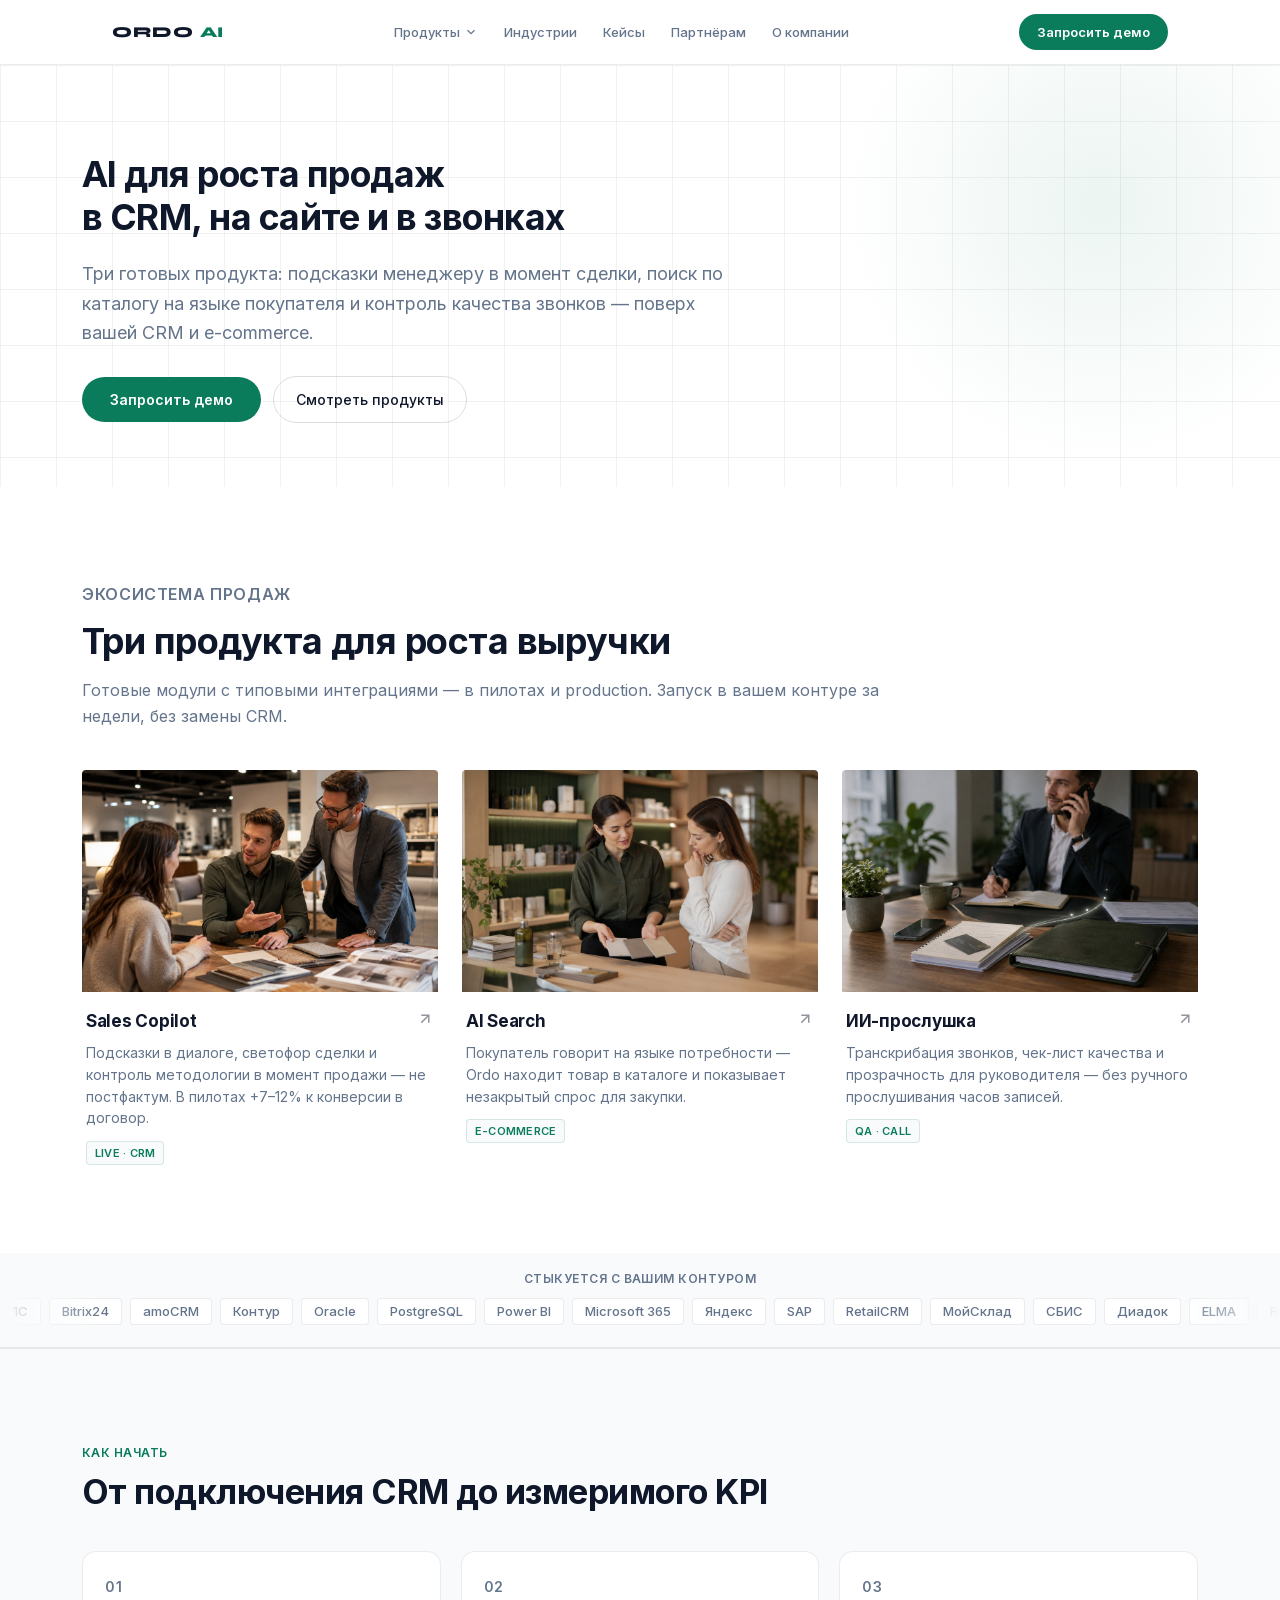
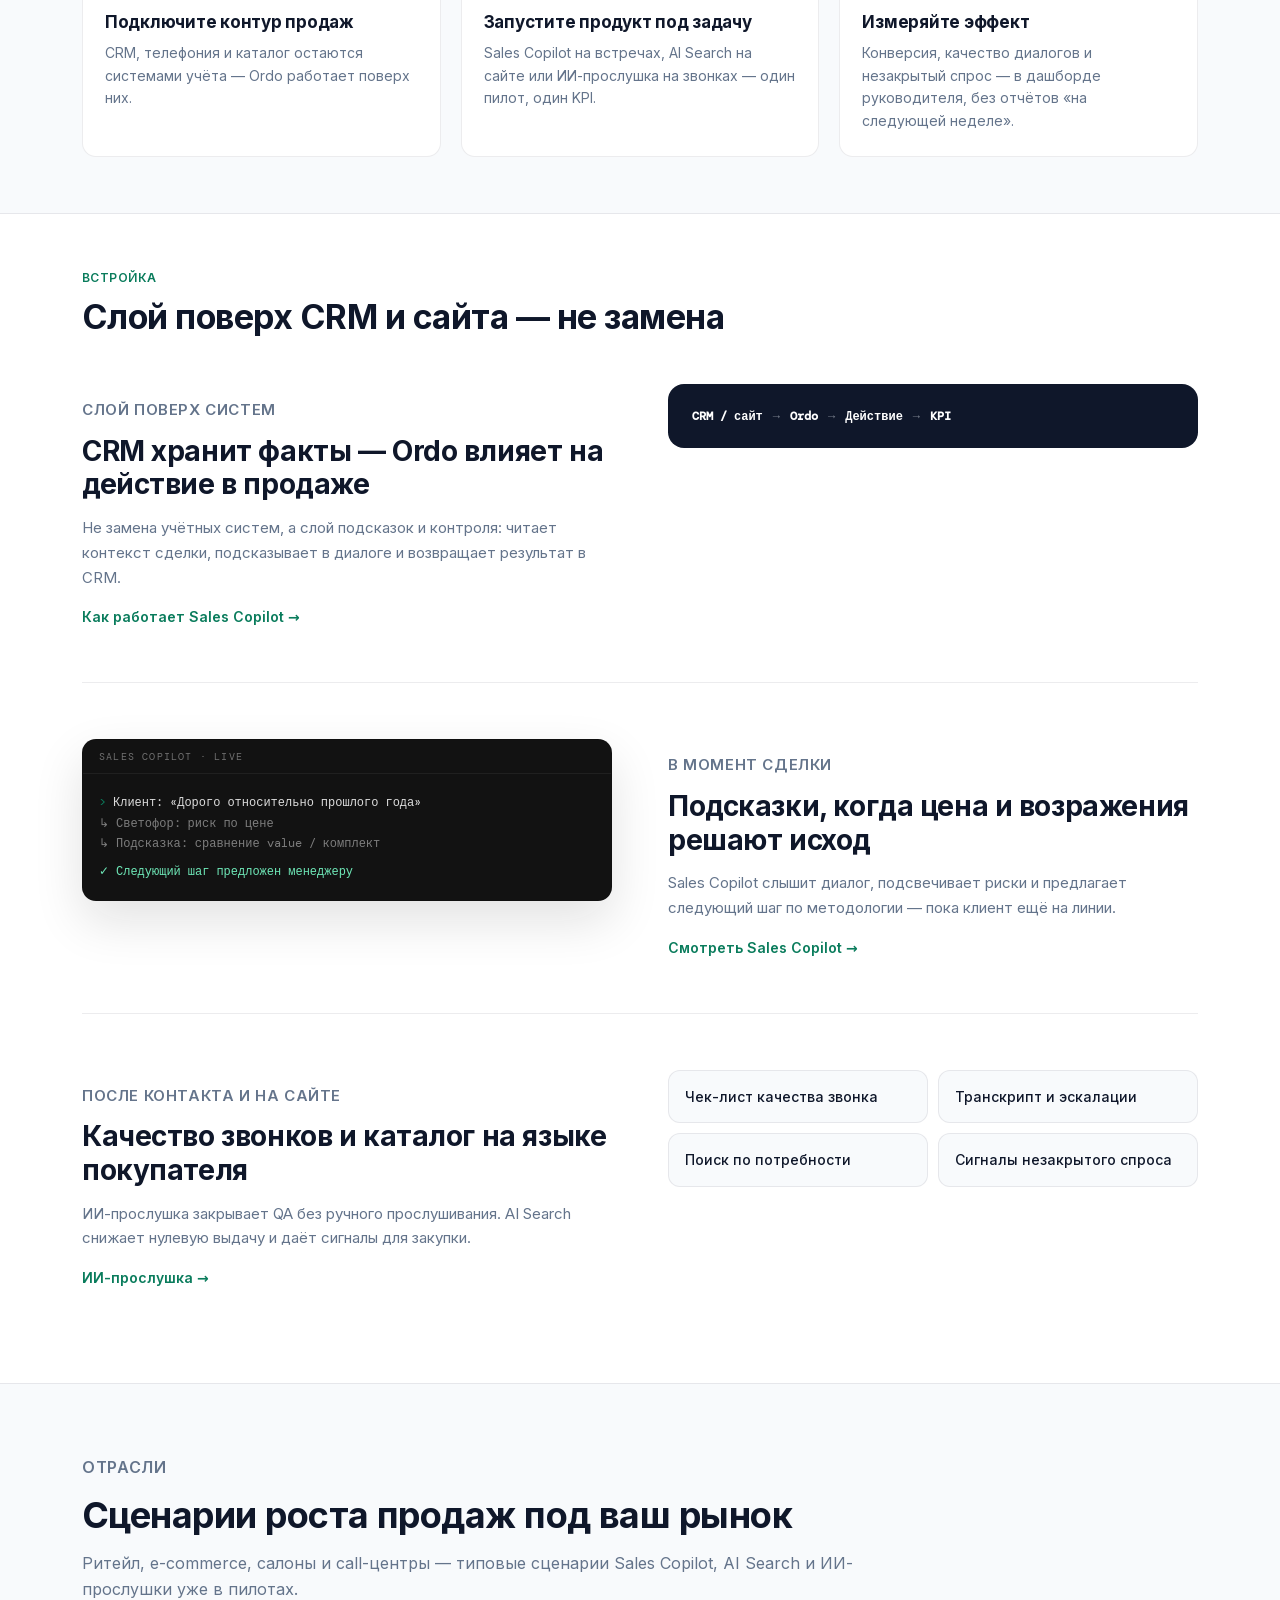
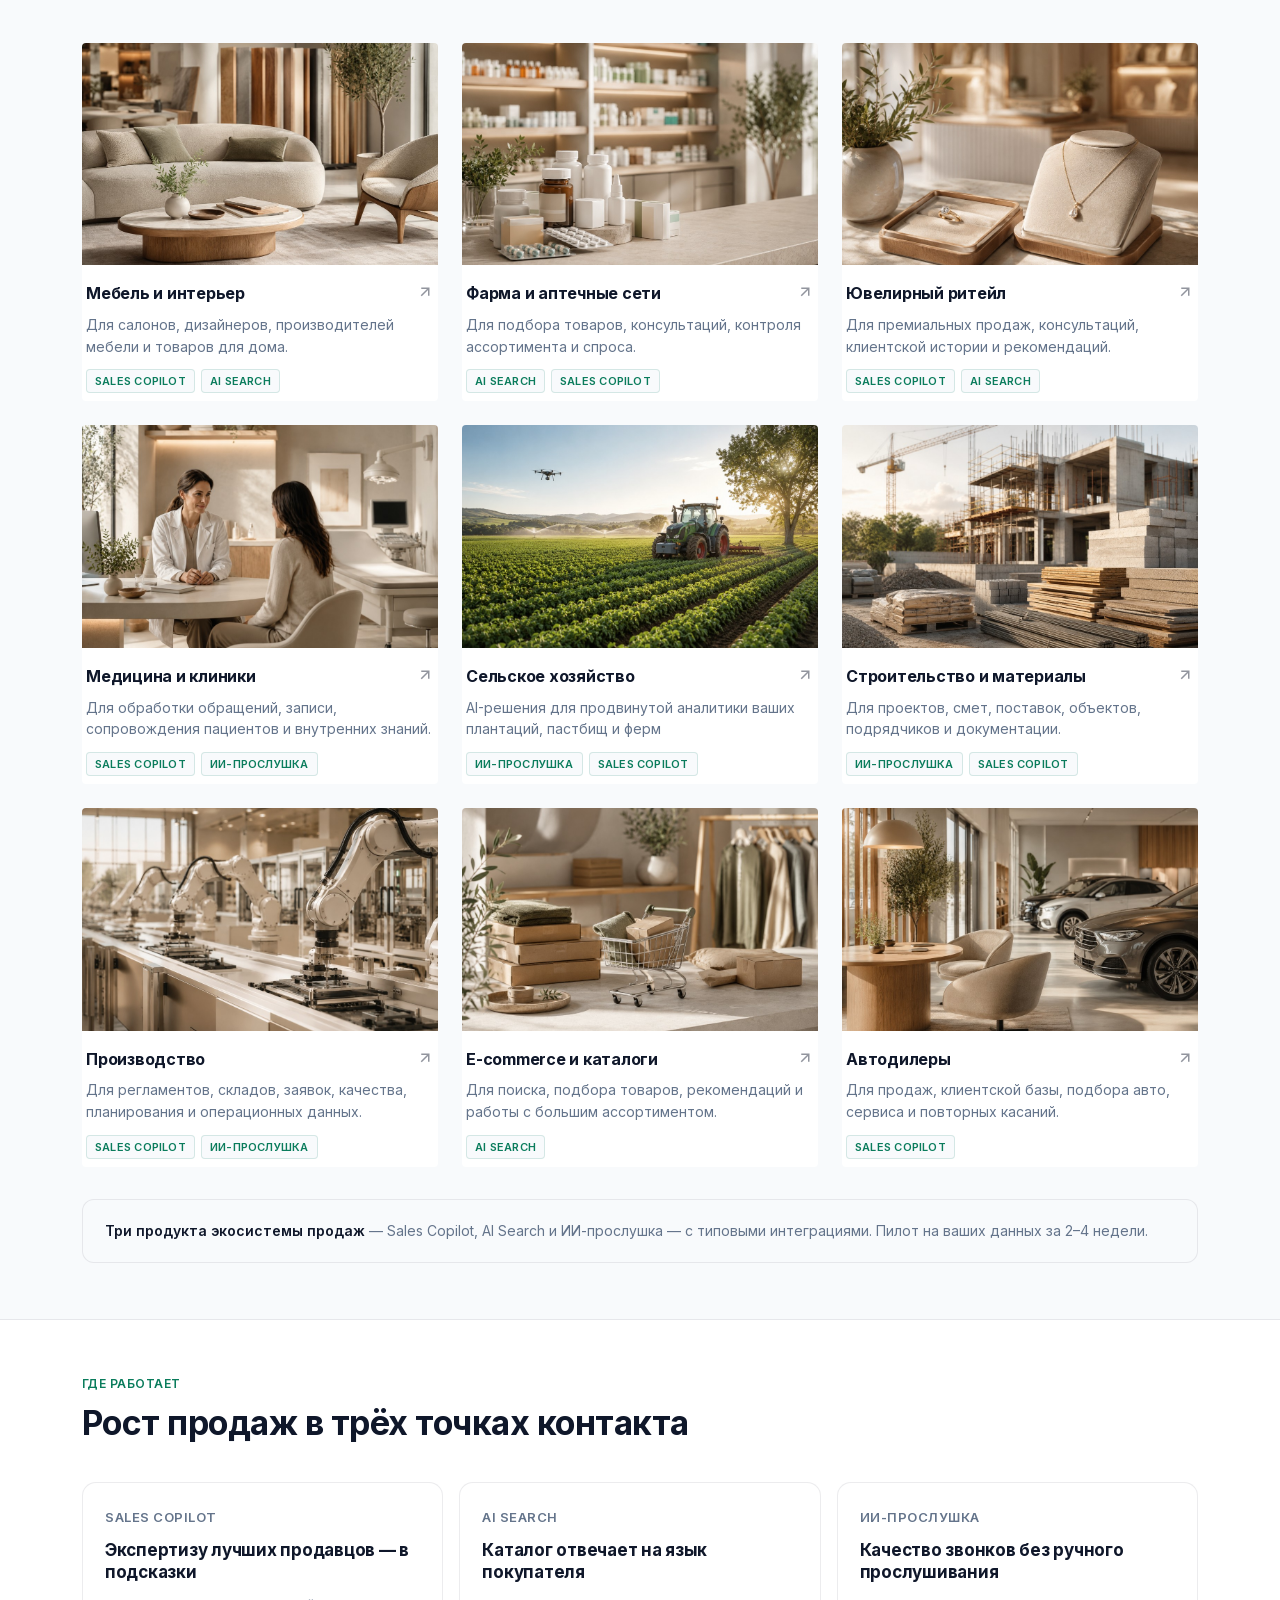
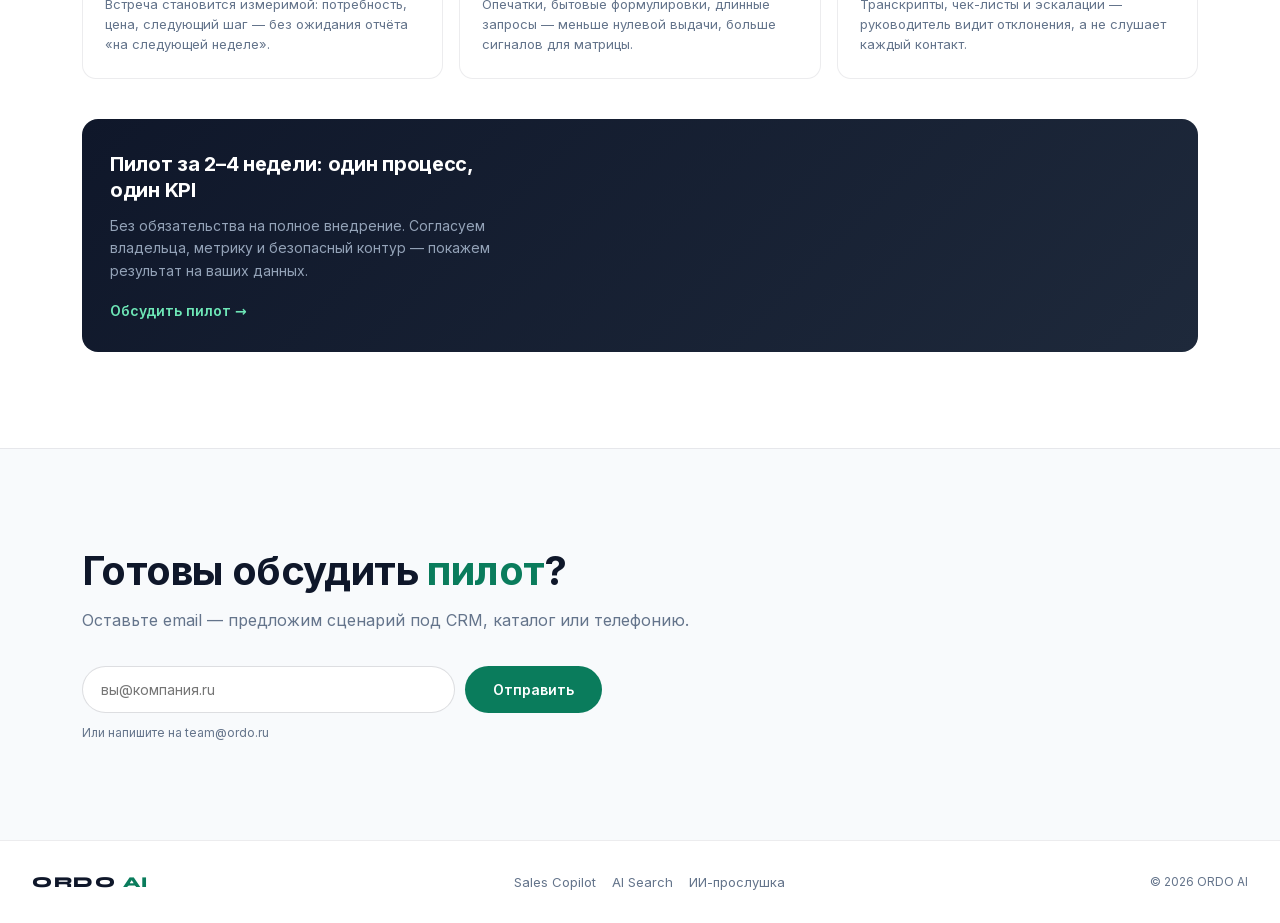
==== commit f01debcb: "Главная: фото продуктов; mega — крупные иконки без голубого фона. KPI Sales Copilot обновлены под пи" ====
--- a/index.html
+++ b/index.html
@@ -28,9 +28,9 @@
         <button type="button" class="ordo-nav-trigger" aria-expanded="false" aria-controls="ordo-mega-products">Продукты<svg viewBox="0 0 24 24" fill="none" stroke="currentColor" stroke-width="2" aria-hidden="true"><path d="m6 9 6 6 6-6"/></svg></button>
         <div id="ordo-mega-products" class="ordo-mega" role="region" aria-label="Продукты Ordo">
                               <div class="ordo-mega-grid">
-            <a href="copilot/" class="ordo-mega-card" data-ordo-sub="copilot"><span class="ordo-mega-card__visual ordo-mega-card__visual--icon"><img src="assets/img/icons/crm.png" alt="" width="80" height="80" loading="lazy" decoding="async"/></span><span class="ordo-mega-card__title">Sales Copilot</span><span class="ordo-mega-card__desc">Подсказки менеджеру в момент сделки</span></a>
-            <a href="search/" class="ordo-mega-card" data-ordo-sub="search"><span class="ordo-mega-card__visual ordo-mega-card__visual--icon"><img src="assets/img/icons/search.png" alt="" width="80" height="80" loading="lazy" decoding="async"/></span><span class="ordo-mega-card__title">AI Search</span><span class="ordo-mega-card__desc">Поиск и ассистент по каталогу e-commerce</span></a>
-            <a href="listening/" class="ordo-mega-card" data-ordo-sub="listening"><span class="ordo-mega-card__visual ordo-mega-card__visual--icon"><img src="assets/img/icons/platform.png" alt="" width="80" height="80" loading="lazy" decoding="async"/></span><span class="ordo-mega-card__title">ИИ-прослушка</span><span class="ordo-mega-card__desc">Транскрибация и контроль качества звонков</span></a>
+            <a href="copilot/" class="ordo-mega-card" data-ordo-sub="copilot"><span class="ordo-mega-card__visual ordo-mega-card__visual--icon"><img src="assets/img/icons/crm.png" alt="" loading="lazy" decoding="async"/></span><span class="ordo-mega-card__title">Sales Copilot</span><span class="ordo-mega-card__desc">Подсказки менеджеру в момент сделки</span></a>
+            <a href="search/" class="ordo-mega-card" data-ordo-sub="search"><span class="ordo-mega-card__visual ordo-mega-card__visual--icon"><img src="assets/img/icons/search.png" alt="" loading="lazy" decoding="async"/></span><span class="ordo-mega-card__title">AI Search</span><span class="ordo-mega-card__desc">Поиск и ассистент по каталогу e-commerce</span></a>
+            <a href="listening/" class="ordo-mega-card" data-ordo-sub="listening"><span class="ordo-mega-card__visual ordo-mega-card__visual--icon"><img src="assets/img/icons/platform.png" alt="" loading="lazy" decoding="async"/></span><span class="ordo-mega-card__title">ИИ-прослушка</span><span class="ordo-mega-card__desc">Транскрибация и контроль качества звонков</span></a>
           </div></div>
       </div>
       <a class="ordo-nav-link" href="industries/">Индустрии</a>
@@ -85,15 +85,15 @@
       </div>
       <div class="home-ready__grid">
         <a class="home-ready-card" href="copilot/">
-          <div class="home-ready-card__img home-ready-card__img--icon"><img src="assets/img/icons/crm.png" alt="Sales Copilot" loading="lazy" decoding="async"/></div>
+          <div class="home-ready-card__img"><img src="assets/img/products/home-copilot.png" alt="Sales Copilot" loading="lazy" decoding="async"/></div>
           <div class="home-ready-card__body">
             <div class="home-ready-card__title-row"><span class="home-ready-card__title">Sales Copilot</span><svg class="home-ready-card__arrow" viewBox="0 0 24 24" fill="none" stroke="currentColor" stroke-width="2" aria-hidden="true"><path d="M7 17 17 7M7 7h10v10"/></svg></div>
-            <p class="home-ready-card__desc">Подсказки в диалоге, светофор сделки и контроль методологии в момент продажи — не постфактум. В пилотах +5–14% к конверсии.</p>
+            <p class="home-ready-card__desc">Подсказки в диалоге, светофор сделки и контроль методологии в момент продажи — не постфактум. В пилотах +7–12% к конверсии в договор.</p>
             <div class="home-ready-card__products"><span class="home-ready-card__tag">Live · CRM</span></div>
           </div>
         </a>
         <a class="home-ready-card" href="search/">
-          <div class="home-ready-card__img home-ready-card__img--icon"><img src="assets/img/icons/search.png" alt="AI Search" loading="lazy" decoding="async"/></div>
+          <div class="home-ready-card__img"><img src="assets/img/products/home-search.png" alt="AI Search" loading="lazy" decoding="async"/></div>
           <div class="home-ready-card__body">
             <div class="home-ready-card__title-row"><span class="home-ready-card__title">AI Search</span><svg class="home-ready-card__arrow" viewBox="0 0 24 24" fill="none" stroke="currentColor" stroke-width="2" aria-hidden="true"><path d="M7 17 17 7M7 7h10v10"/></svg></div>
             <p class="home-ready-card__desc">Покупатель говорит на языке потребности — Ordo находит товар в каталоге и показывает незакрытый спрос для закупки.</p>
@@ -101,7 +101,7 @@
           </div>
         </a>
         <a class="home-ready-card" href="listening/">
-          <div class="home-ready-card__img home-ready-card__img--icon"><img src="assets/img/icons/platform.png" alt="ИИ-прослушка" loading="lazy" decoding="async"/></div>
+          <div class="home-ready-card__img"><img src="assets/img/products/home-listening.png" alt="ИИ-прослушка" loading="lazy" decoding="async"/></div>
           <div class="home-ready-card__body">
             <div class="home-ready-card__title-row"><span class="home-ready-card__title">ИИ-прослушка</span><svg class="home-ready-card__arrow" viewBox="0 0 24 24" fill="none" stroke="currentColor" stroke-width="2" aria-hidden="true"><path d="M7 17 17 7M7 7h10v10"/></svg></div>
             <p class="home-ready-card__desc">Транскрибация звонков, чек-лист качества и прозрачность для руководителя — без ручного прослушивания часов записей.</p>
--- a/styles/ordo-header.css
+++ b/styles/ordo-header.css
@@ -210,15 +210,17 @@
   display: flex;
   align-items: center;
   justify-content: center;
-  background: linear-gradient(165deg, #f0fdfa 0%, #f1f5f9 100%);
+  background: #fff;
 }
 .ordo-mega-card__visual--icon img {
-  width: 56%;
-  height: 56%;
-  max-width: 88px;
-  max-height: 88px;
+  width: 100%;
+  height: 100%;
+  max-width: none;
+  max-height: none;
   object-fit: contain;
   object-position: center;
+  padding: 6px;
+  box-sizing: border-box;
 }
 .ordo-mega-card__title {
   font-family: 'Inter', system-ui, sans-serif;
